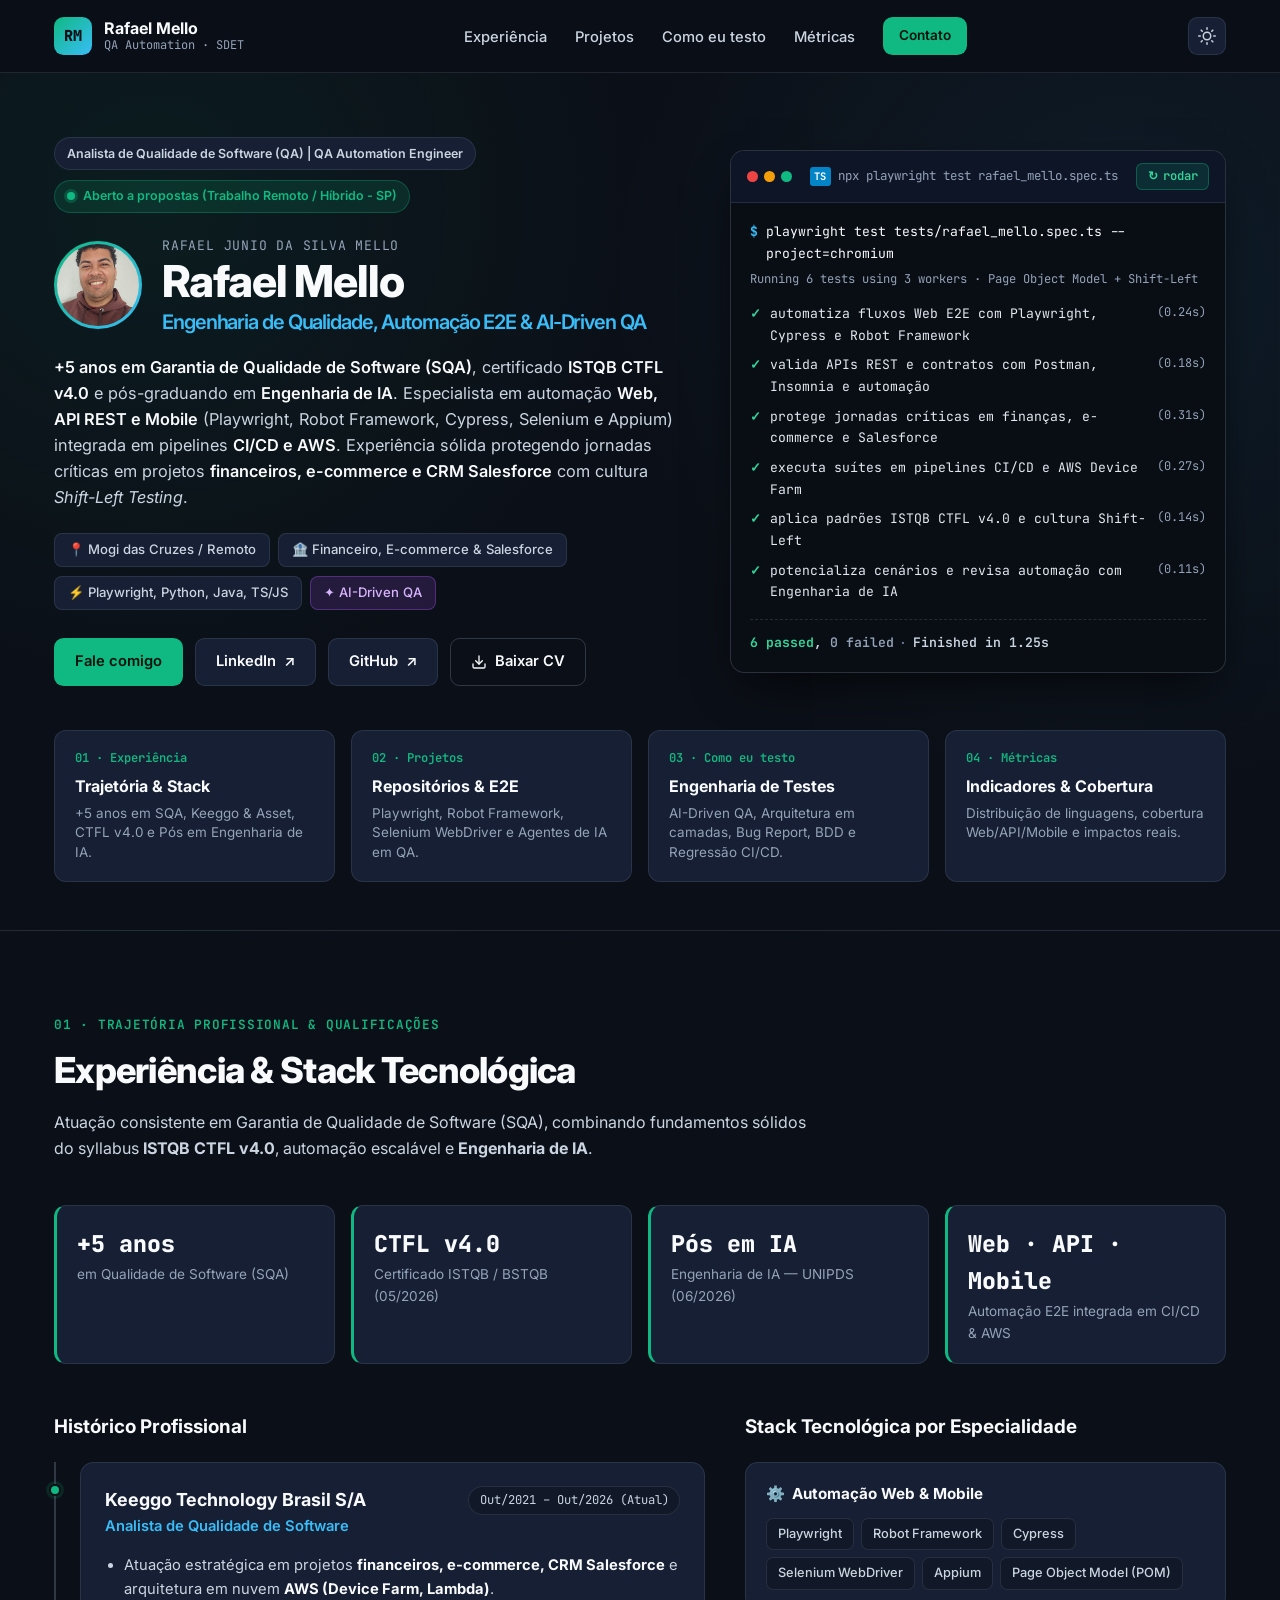
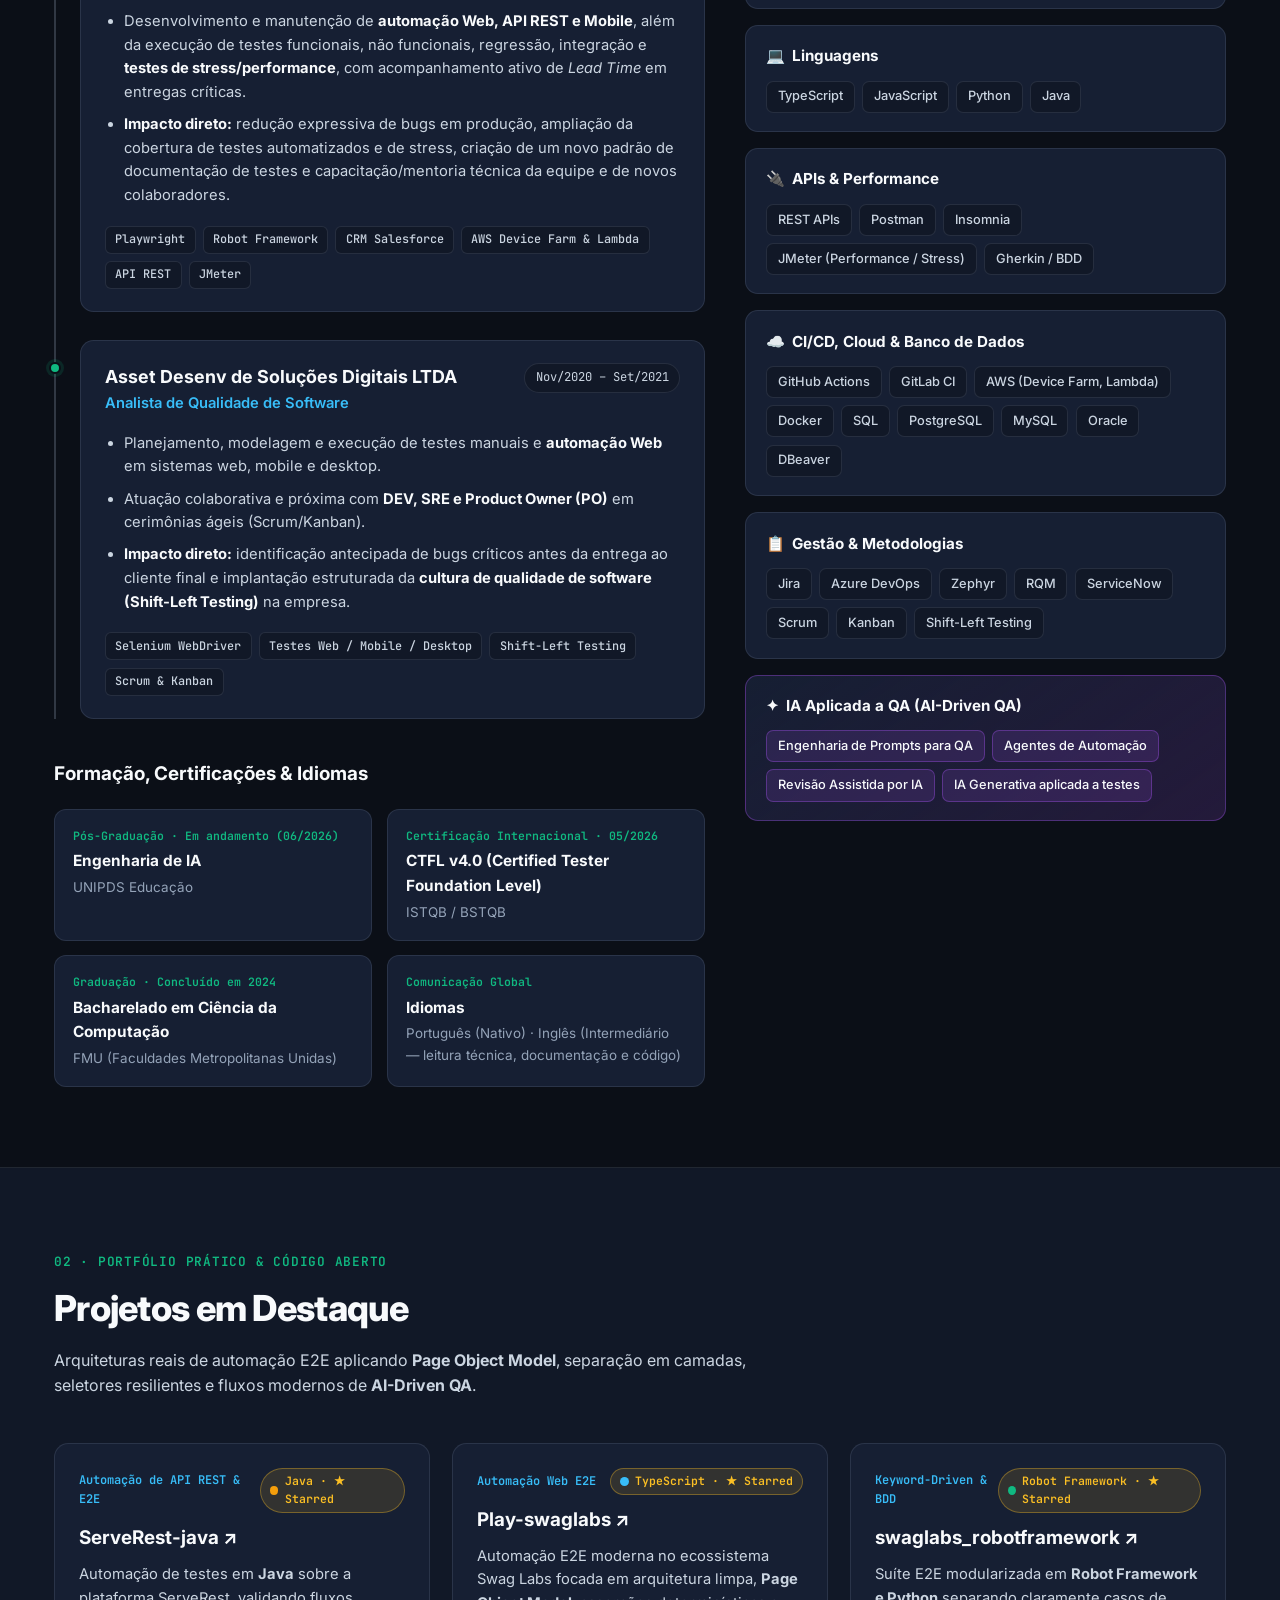
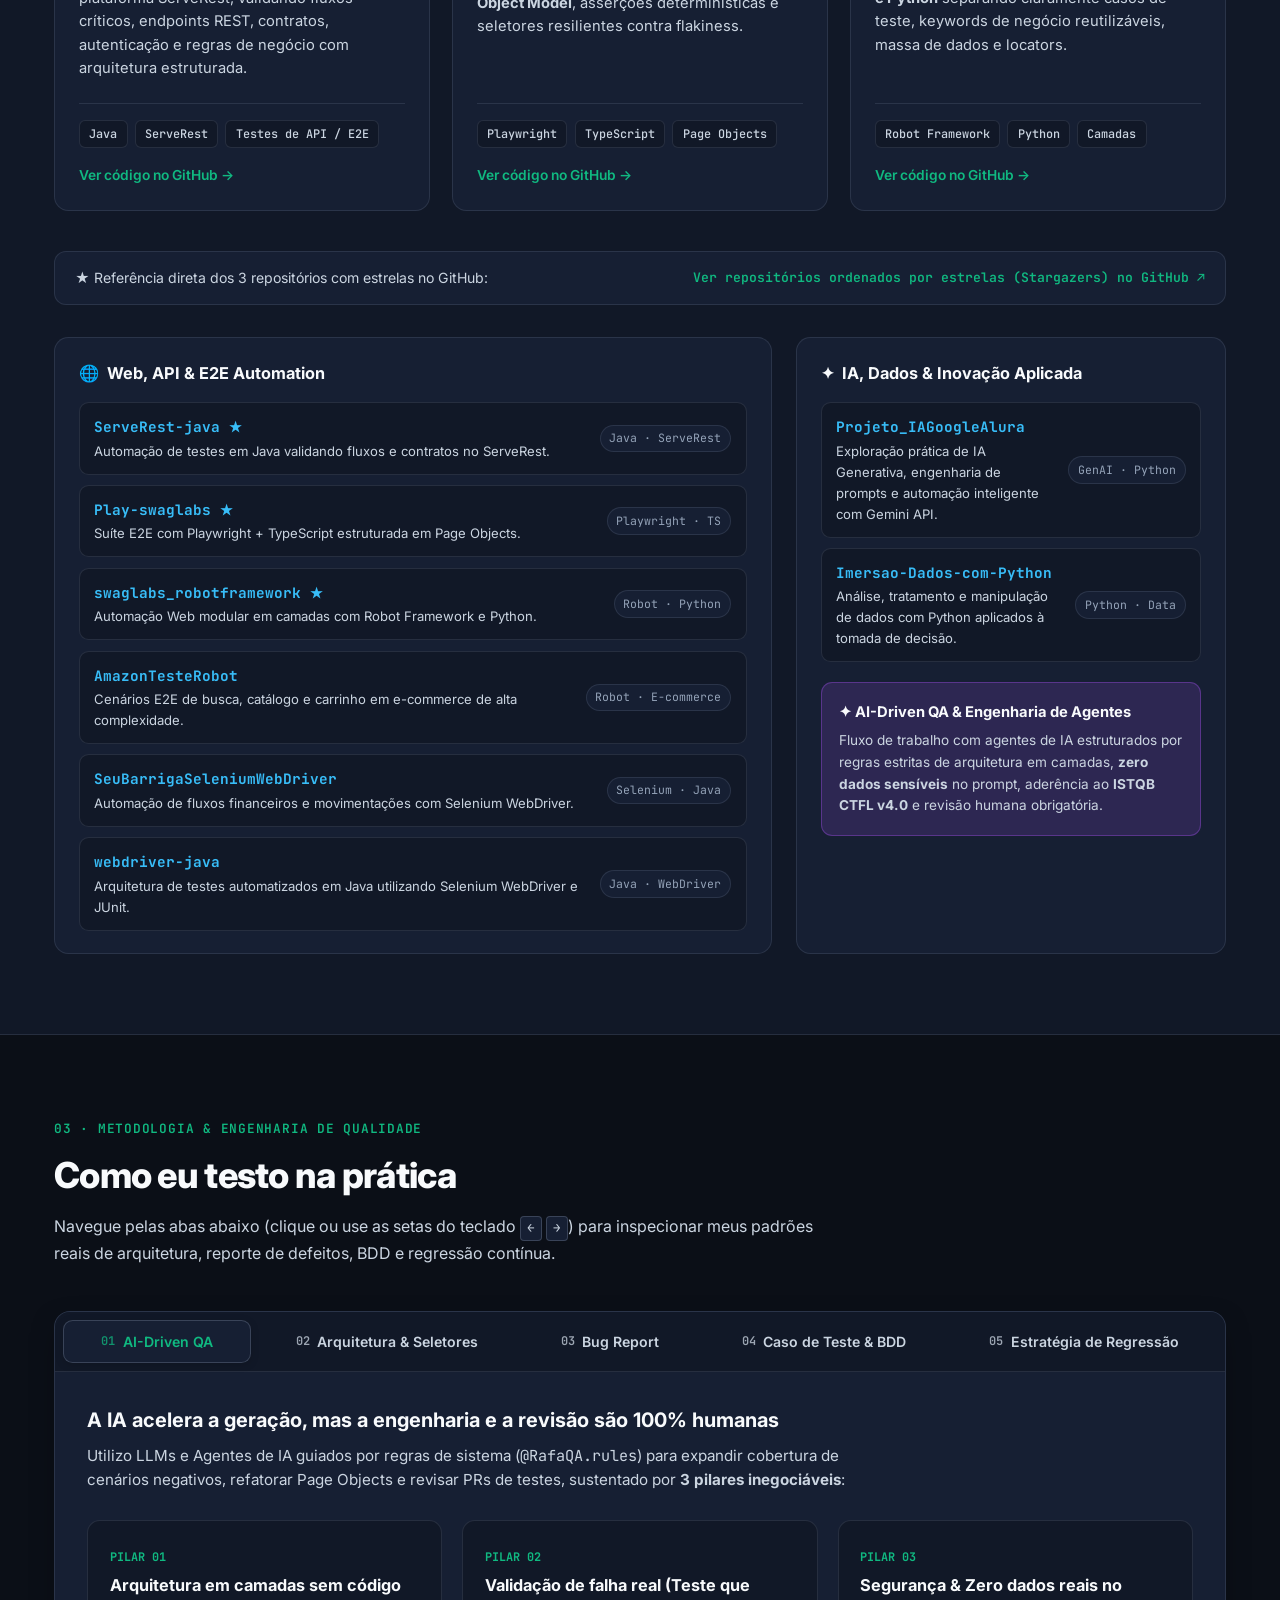
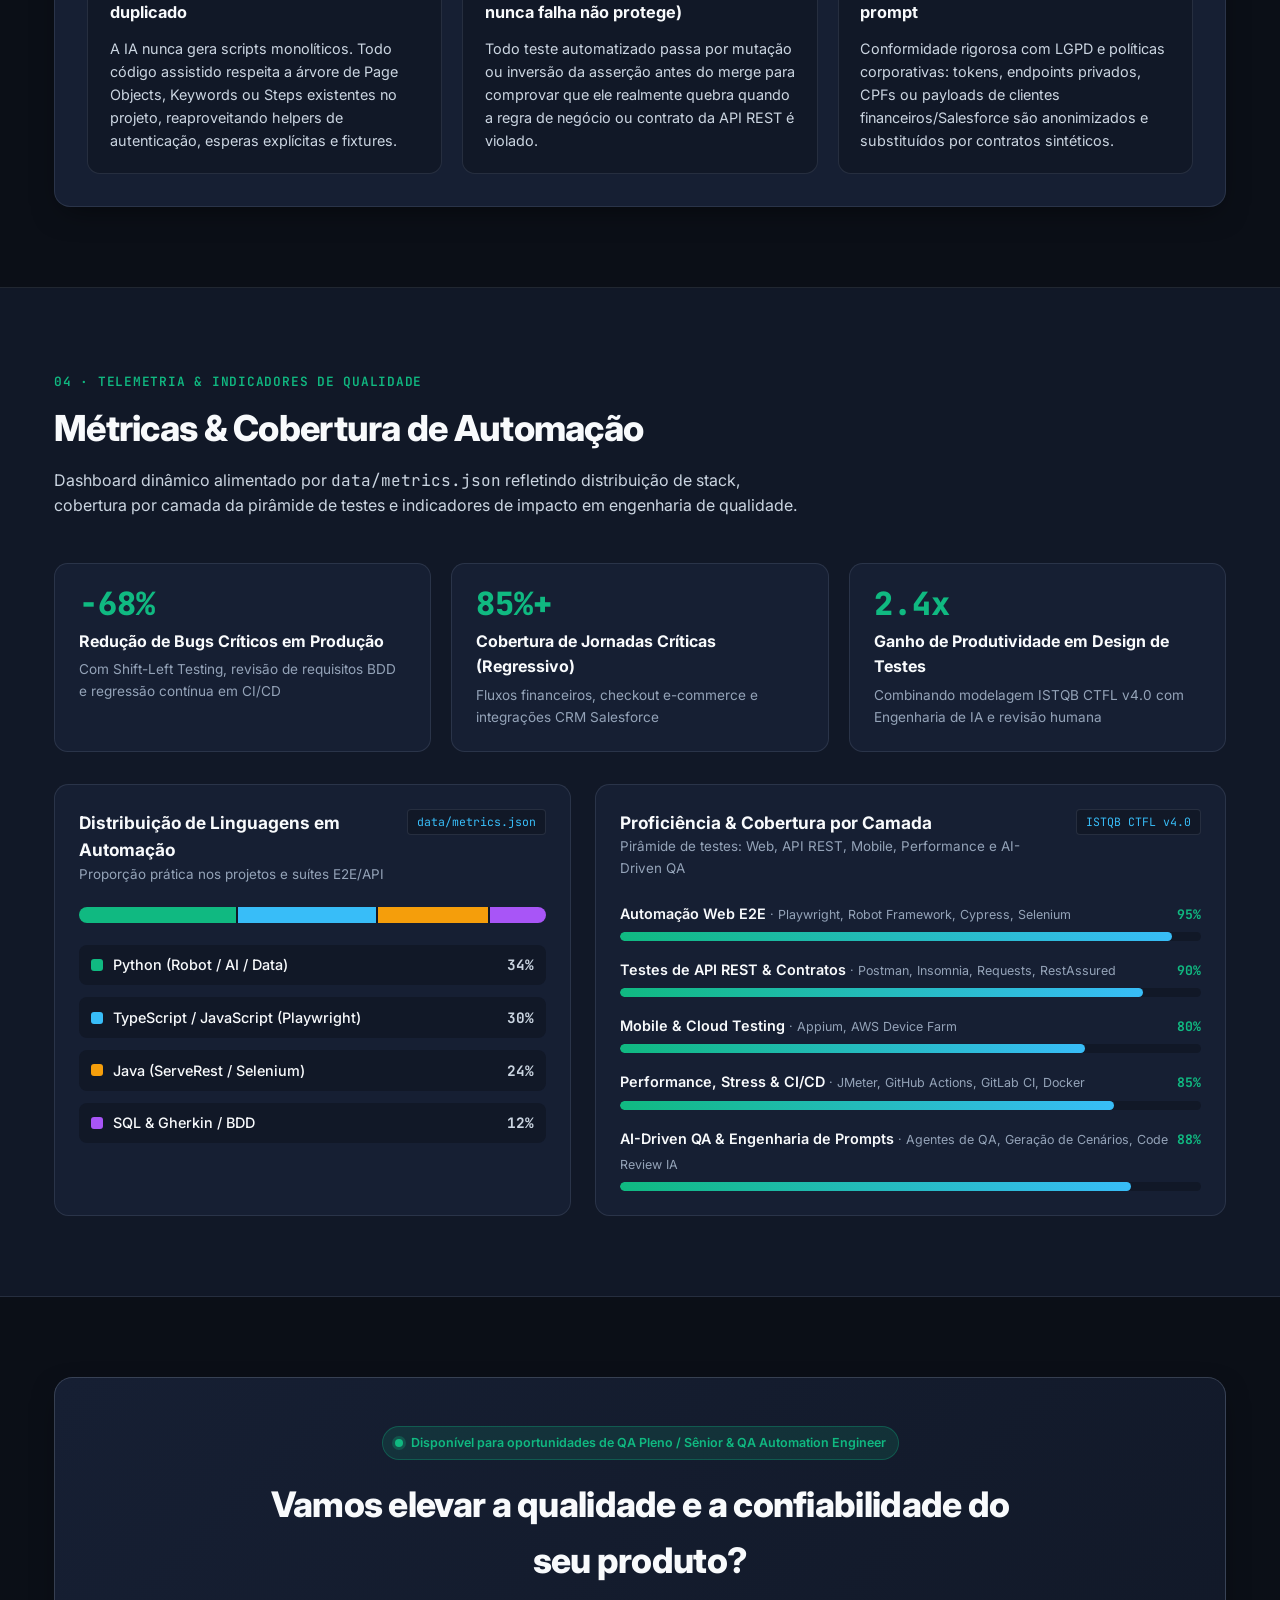
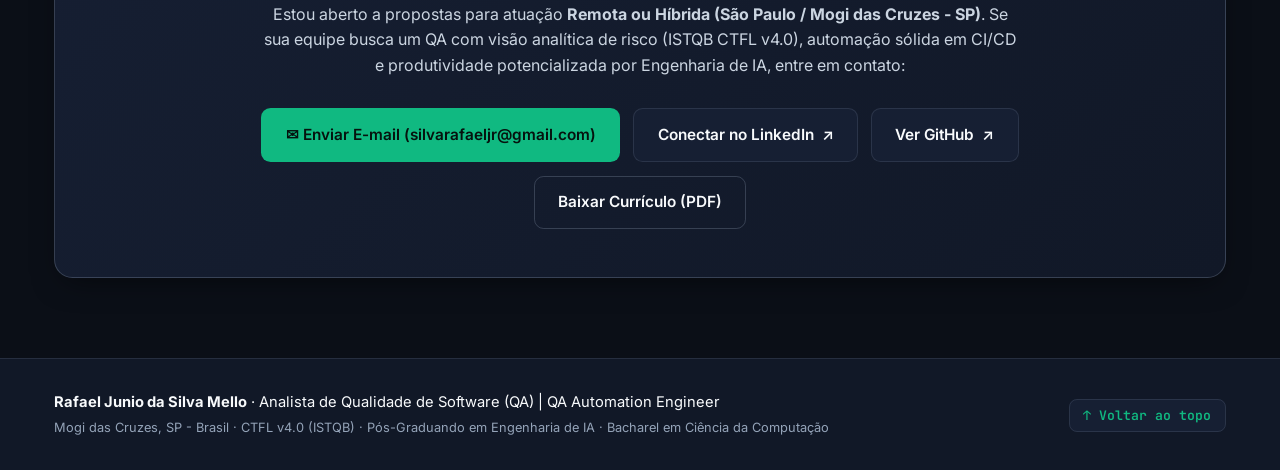
==== index.html @ 8fd1d40f "feat: initial QA Automation & SDET portfolio release" ====
<!DOCTYPE html>
<html lang="pt-BR" data-theme="dark">
<head>
  <meta charset="UTF-8" />
  <meta name="viewport" content="width=device-width, initial-scale=1.0" />
  <title>Rafael Mello | Analista de Qualidade de Software (QA) & QA Automation Engineer</title>

  <!-- SEO & ATS Meta Tags -->
  <meta name="description" content="Portfólio profissional de Rafael Junio da Silva Mello (Rafael Mello) — Analista de Qualidade de Software (QA) e QA Automation Engineer. +5 anos em SQA, Certificação CTFL v4.0 (ISTQB), Pós em Engenharia de IA, Automação E2E com Playwright, Robot Framework, Cypress, Selenium WebDriver, Testes de API REST, Appium, CI/CD, AWS e CRM Salesforce." />
  <meta name="keywords" content="Shift-Left Testing, Garantia de Qualidade de Software (SQA), CTFL v4.0 (ISTQB), Automação E2E, Playwright, Robot Framework, Cypress, Selenium WebDriver, Testes de API REST, Appium, BDD / Gherkin, CI/CD, GitHub Actions, GitLab CI, AWS Device Farm, AWS Lambda, CRM Salesforce, Testes Funcionais e Regressivos, Testes de Performance, JMeter, AI-Driven QA, IA Generativa aplicada a testes, Page Object Model, Metodologias Ágeis, Scrum, Kanban, Jira, Azure DevOps, Zephyr, Rafael Junio da Silva Mello, Rafael Mello QA" />
  <meta name="author" content="Rafael Junio da Silva Mello" />
  <meta name="robots" content="index, follow" />
  <meta name="theme-color" content="#0b0f17" />

  <!-- Open Graph / LinkedIn -->
  <meta property="og:type" content="website" />
  <meta property="og:locale" content="pt_BR" />
  <meta property="og:title" content="Rafael Mello | QA Automation Engineer & Analista de Qualidade (CTFL v4.0 | AI-Driven QA)" />
  <meta property="og:description" content="+5 anos em Garantia de Qualidade de Software (SQA), automação Web/API/Mobile com Playwright, Robot Framework, Cypress e Selenium integrada em CI/CD, AWS e CRM Salesforce." />
  <meta property="og:url" content="https://rafaeljrs.github.io/qa-automation-portfolio/" />
  <meta property="og:image" content="img/rafael-mello.webp" />
  <meta property="og:site_name" content="Rafael Mello · QA Automation Portfolio" />

  <!-- Twitter Card -->
  <meta name="twitter:card" content="summary_large_image" />
  <meta name="twitter:title" content="Rafael Mello | Analista de Qualidade de Software (QA) & QA Automation Engineer" />
  <meta name="twitter:description" content="+5 anos em QA, ISTQB CTFL v4.0, Pós em Engenharia de IA, Automação E2E (Playwright, Robot Framework, Cypress, Selenium) e Testes de API REST." />
  <meta name="twitter:image" content="img/rafael-mello.webp" />

  <!-- Google Fonts: Inter & JetBrains Mono -->
  <link rel="preconnect" href="https://fonts.googleapis.com" />
  <link rel="preconnect" href="https://fonts.gstatic.com" crossorigin />
  <link href="https://fonts.googleapis.com/css2?family=Inter:wght@400;500;600;700;800&family=JetBrains+Mono:wght@400;500;600;700&display=swap" rel="stylesheet" />

  <!-- Favicon SVG Inline -->
  <link rel="icon" type="image/svg+xml" href="data:image/svg+xml,%3Csvg xmlns='http://www.w3.org/2000/svg' viewBox='0 0 64 64'%3E%3Crect width='64' height='64' rx='14' fill='%230f172a'/%3E%3Cpath d='M16 44V20h14c6 0 10 3.2 10 8.5 0 3.8-2.2 6.5-5.8 7.7L42 44h-7.2l-6.8-7H23v7h-7zm7-12.5h6.2c2.5 0 4-1.2 4-3.2 0-2-1.5-3.1-4-3.1H23v6.3z' fill='%2310b981'/%3E%3Ccircle cx='49' cy='21' r='5' fill='%2338bdf8'/%3E%3C/svg%3E" />

  <link rel="stylesheet" href="css/style.css" />

  <!-- Schema.org JSON-LD for Recruiters & Search Engines -->
  <script type="application/ld+json">
  {
    "@context": "https://schema.org",
    "@type": "Person",
    "name": "Rafael Junio da Silva Mello",
    "alternateName": ["Rafael Mello", "Rafael Silva"],
    "jobTitle": "Analista de Qualidade de Software (QA) | QA Automation Engineer",
    "address": {
      "@type": "PostalAddress",
      "addressLocality": "Mogi das Cruzes",
      "addressRegion": "SP",
      "addressCountry": "BR"
    },
    "email": "mailto:silvarafaeljr@gmail.com",
    "url": "https://rafaeljrs.github.io/qa-automation-portfolio/",
    "sameAs": [
      "https://www.linkedin.com/in/rafael-junio-da-silva",
      "https://github.com/RafaelJrS"
    ],
    "knowsAbout": [
      "Shift-Left Testing",
      "Garantia de Qualidade de Software (SQA)",
      "CTFL v4.0 (ISTQB)",
      "Automação E2E",
      "Playwright",
      "Robot Framework",
      "Cypress",
      "Selenium WebDriver",
      "Testes de API REST",
      "Appium",
      "BDD / Gherkin",
      "CI/CD (GitHub Actions / GitLab CI)",
      "AWS (Device Farm, Lambda)",
      "CRM Salesforce",
      "Testes de Performance / Stress (JMeter)",
      "AI-Driven QA"
    ]
  }
  </script>
</head>
<body id="topo">
  <a href="#conteudo-principal" class="skip-link">Pular para o conteúdo principal</a>

  <!-- 1. NAVEGAÇÃO FIXA (HEADER) -->
  <header class="site-header" role="banner">
    <div class="container header-inner">
      <a href="#topo" class="brand" aria-label="Rafael Mello - Ir para o topo">
        <span class="brand-mark" aria-hidden="true">RM</span>
        <span class="brand-text">
          <span class="brand-name">Rafael Mello</span>
          <span class="brand-role">QA Automation · SDET</span>
        </span>
      </a>

      <nav class="main-nav" aria-label="Navegação principal">
        <button class="mobile-menu-btn" id="mobileMenuBtn" aria-expanded="false" aria-controls="navLinks" aria-label="Abrir menu de navegação">
          <span class="hamburger-line"></span>
          <span class="hamburger-line"></span>
          <span class="hamburger-line"></span>
        </button>

        <ul class="nav-links" id="navLinks">
          <li><a href="#experiencia" class="nav-link">Experiência</a></li>
          <li><a href="#projetos" class="nav-link">Projetos</a></li>
          <li><a href="#como-eu-testo" class="nav-link">Como eu testo</a></li>
          <li><a href="#metricas" class="nav-link">Métricas</a></li>
          <li><a href="#contato" class="btn btn-primary btn-sm nav-cta">Contato</a></li>
        </ul>
      </nav>

      <div class="header-actions">
        <button type="button" class="theme-toggle" id="themeToggle" aria-label="Alternar entre tema escuro e claro" title="Alternar tema">
          <svg class="icon-sun" xmlns="http://www.w3.org/2000/svg" width="18" height="18" viewBox="0 0 24 24" fill="none" stroke="currentColor" stroke-width="2" stroke-linecap="round" stroke-linejoin="round" aria-hidden="true">
            <circle cx="12" cy="12" r="5"></circle>
            <line x1="12" y1="1" x2="12" y2="3"></line>
            <line x1="12" y1="21" x2="12" y2="23"></line>
            <line x1="4.22" y1="4.22" x2="5.64" y2="5.64"></line>
            <line x1="18.36" y1="18.36" x2="19.78" y2="19.78"></line>
            <line x1="1" y1="12" x2="3" y2="12"></line>
            <line x1="21" y1="12" x2="23" y2="12"></line>
            <line x1="4.22" y1="19.78" x2="5.64" y2="18.36"></line>
            <line x1="18.36" y1="5.64" x2="19.78" y2="4.22"></line>
          </svg>
          <svg class="icon-moon" xmlns="http://www.w3.org/2000/svg" width="18" height="18" viewBox="0 0 24 24" fill="none" stroke="currentColor" stroke-width="2" stroke-linecap="round" stroke-linejoin="round" aria-hidden="true">
            <path d="M21 12.79A9 9 0 1 1 11.21 3 7 7 0 0 0 21 12.79z"></path>
          </svg>
        </button>
      </div>
    </div>
  </header>

  <main id="conteudo-principal">
    <!-- 2. HERO SECTION + TERMINAL INTERATIVO DE TESTES -->
    <section class="hero-section" aria-labelledby="hero-title">
      <div class="container">
        <div class="hero-grid">
          <!-- Lado Esquerdo: Identidade & Pitch -->
          <div class="hero-content">
            <div class="hero-badges">
              <span class="badge badge-role">Analista de Qualidade de Software (QA) | QA Automation Engineer</span>
              <span class="badge badge-status">
                <span class="status-dot" aria-hidden="true"></span>
                Aberto a propostas (Trabalho Remoto / Híbrido - SP)
              </span>
            </div>

            <div class="profile-header">
              <div class="avatar-wrapper" id="avatarWrapper">
                <img
                  src="img/rafael-mello.webp"
                  alt="Foto de perfil de Rafael Junio da Silva Mello"
                  class="profile-avatar"
                  id="profileAvatar"
                  width="88"
                  height="88"
                  loading="eager"
                />
                <div class="avatar-fallback" id="avatarFallback" aria-hidden="true">RM</div>
              </div>
              <div class="profile-titles">
                <p class="profile-eyebrow">Rafael Junio da Silva Mello</p>
                <h1 id="hero-title" class="hero-title">
                  Rafael Mello
                  <span class="hero-subtitle">Engenharia de Qualidade, Automação E2E &amp; AI-Driven QA</span>
                </h1>
              </div>
            </div>

            <p class="hero-pitch">
              <strong>+5 anos em Garantia de Qualidade de Software (SQA)</strong>, certificado <strong>ISTQB CTFL v4.0</strong> e pós-graduando em <strong>Engenharia de IA</strong>. Especialista em automação <strong>Web, API REST e Mobile</strong> (Playwright, Robot Framework, Cypress, Selenium e Appium) integrada em pipelines <strong>CI/CD e AWS</strong>. Experiência sólida protegendo jornadas críticas em projetos <strong>financeiros, e-commerce e CRM Salesforce</strong> com cultura <em>Shift-Left Testing</em>.
            </p>

            <!-- Chips Rápidos -->
            <ul class="hero-chips" aria-label="Destaques do perfil">
              <li class="chip">📍 Mogi das Cruzes / Remoto</li>
              <li class="chip">🏦 Financeiro, E-commerce &amp; Salesforce</li>
              <li class="chip">⚡ Playwright, Python, Java, TS/JS</li>
              <li class="chip chip-ai">✦ AI-Driven QA</li>
            </ul>

            <!-- Botões CTA -->
            <div class="hero-ctas">
              <a href="mailto:silvarafaeljr@gmail.com?subject=Oportunidade%20QA%20Automation%20-%20Portf%C3%B3lio" class="btn btn-primary">
                Fale comigo
              </a>
              <a href="https://www.linkedin.com/in/rafael-junio-da-silva" target="_blank" rel="noopener noreferrer" class="btn btn-secondary">
                LinkedIn <span aria-hidden="true">↗</span>
              </a>
              <a href="https://github.com/RafaelJrS" target="_blank" rel="noopener noreferrer" class="btn btn-secondary">
                GitHub <span aria-hidden="true">↗</span>
              </a>
              <a href="docs/curriculo-rafael-mello.pdf" download="Curriculo-Rafael-Mello-QA.pdf" target="_blank" rel="noopener" class="btn btn-outline">
                <svg xmlns="http://www.w3.org/2000/svg" width="16" height="16" viewBox="0 0 24 24" fill="none" stroke="currentColor" stroke-width="2" stroke-linecap="round" stroke-linejoin="round" aria-hidden="true"><path d="M21 15v4a2 2 0 0 1-2 2H5a2 2 0 0 1-2-2v-4"/><polyline points="7 10 12 15 17 10"/><line x1="12" y1="15" x2="12" y2="3"/></svg>
                Baixar CV
              </a>
            </div>
          </div>

          <!-- Lado Direito: Terminal Interativo Playwright -->
          <div class="hero-terminal-col">
            <div class="terminal-card" role="region" aria-label="Simulador de terminal de testes automatizados Playwright">
              <div class="terminal-header">
                <div class="terminal-dots" aria-hidden="true">
                  <span class="dot dot-red"></span>
                  <span class="dot dot-yellow"></span>
                  <span class="dot dot-green"></span>
                </div>
                <div class="terminal-title">
                  <span class="terminal-file-icon" aria-hidden="true">TS</span>
                  <code>npx playwright test rafael_mello.spec.ts</code>
                </div>
                <button type="button" class="terminal-run-btn" id="runTestsBtn" aria-label="Rodar suíte de testes novamente">
                  <span class="run-icon" aria-hidden="true">↻</span> rodar
                </button>
              </div>

              <div class="terminal-body" id="terminalBody" aria-live="polite" aria-atomic="false">
                <div class="terminal-cmd-line">
                  <span class="prompt-symbol">$</span>
                  <span class="prompt-cmd">playwright test tests/rafael_mello.spec.ts --project=chromium</span>
                </div>
                <div class="terminal-subline">Running 6 tests using 3 workers · Page Object Model + Shift-Left</div>

                <ul class="terminal-test-list" id="terminalTestList">
                  <!-- Preenchido e animado via JS (com fallback estático para acessibilidade/no-JS) -->
                  <li class="test-line is-visible">
                    <span class="test-check" aria-hidden="true">✓</span>
                    <span class="test-desc">automatiza fluxos Web E2E com Playwright, Cypress e Robot Framework</span>
                    <span class="test-time">(0.24s)</span>
                  </li>
                  <li class="test-line is-visible">
                    <span class="test-check" aria-hidden="true">✓</span>
                    <span class="test-desc">valida APIs REST e contratos com Postman, Insomnia e automação</span>
                    <span class="test-time">(0.18s)</span>
                  </li>
                  <li class="test-line is-visible">
                    <span class="test-check" aria-hidden="true">✓</span>
                    <span class="test-desc">protege jornadas críticas em finanças, e-commerce e Salesforce</span>
                    <span class="test-time">(0.31s)</span>
                  </li>
                  <li class="test-line is-visible">
                    <span class="test-check" aria-hidden="true">✓</span>
                    <span class="test-desc">executa suítes em pipelines CI/CD e AWS Device Farm</span>
                    <span class="test-time">(0.27s)</span>
                  </li>
                  <li class="test-line is-visible">
                    <span class="test-check" aria-hidden="true">✓</span>
                    <span class="test-desc">aplica padrões ISTQB CTFL v4.0 e cultura Shift-Left</span>
                    <span class="test-time">(0.14s)</span>
                  </li>
                  <li class="test-line is-visible">
                    <span class="test-check" aria-hidden="true">✓</span>
                    <span class="test-desc">potencializa cenários e revisa automação com Engenharia de IA</span>
                    <span class="test-time">(0.11s)</span>
                  </li>
                </ul>

                <div class="terminal-footer" id="terminalFooter">
                  <span class="terminal-summary-pass">6 passed</span>, <span class="terminal-summary-fail">0 failed</span>
                  <span class="terminal-sep">·</span>
                  <span class="terminal-duration">Finished in 1.25s</span>
                </div>
              </div>
            </div>
          </div>
        </div>

        <!-- 4 Cards de Resumo Clicáveis abaixo do Hero -->
        <nav class="quick-nav-cards" aria-label="Atalhos das seções do portfólio">
          <a href="#experiencia" class="quick-card">
            <span class="quick-index">01 · Experiência</span>
            <strong class="quick-title">Trajetória &amp; Stack</strong>
            <span class="quick-desc">+5 anos em SQA, Keeggo &amp; Asset, CTFL v4.0 e Pós em Engenharia de IA.</span>
          </a>
          <a href="#projetos" class="quick-card">
            <span class="quick-index">02 · Projetos</span>
            <strong class="quick-title">Repositórios &amp; E2E</strong>
            <span class="quick-desc">Playwright, Robot Framework, Selenium WebDriver e Agentes de IA em QA.</span>
          </a>
          <a href="#como-eu-testo" class="quick-card">
            <span class="quick-index">03 · Como eu testo</span>
            <strong class="quick-title">Engenharia de Testes</strong>
            <span class="quick-desc">AI-Driven QA, Arquitetura em camadas, Bug Report, BDD e Regressão CI/CD.</span>
          </a>
          <a href="#metricas" class="quick-card">
            <span class="quick-index">04 · Métricas</span>
            <strong class="quick-title">Indicadores &amp; Cobertura</strong>
            <span class="quick-desc">Distribuição de linguagens, cobertura Web/API/Mobile e impactos reais.</span>
          </a>
        </nav>
      </div>
    </section>

    <!-- 3. EXPERIÊNCIA & STACK TECNOLÓGICA -->
    <section id="experiencia" class="section" aria-labelledby="experiencia-title">
      <div class="container">
        <div class="section-header">
          <span class="section-kicker">01 · Trajetória Profissional &amp; Qualificações</span>
          <h2 id="experiencia-title" class="section-title">Experiência &amp; Stack Tecnológica</h2>
          <p class="section-subtitle">
            Atuação consistente em Garantia de Qualidade de Software (SQA), combinando fundamentos sólidos do syllabus <strong>ISTQB CTFL v4.0</strong>, automação escalável e <strong>Engenharia de IA</strong>.
          </p>
        </div>

        <!-- Destaques Numéricos no Topo -->
        <div class="highlights-banner" role="list" aria-label="Destaques principais de carreira">
          <div class="highlight-stat" role="listitem">
            <span class="highlight-value">+5 anos</span>
            <span class="highlight-label">em Qualidade de Software (SQA)</span>
          </div>
          <div class="highlight-stat" role="listitem">
            <span class="highlight-value">CTFL v4.0</span>
            <span class="highlight-label">Certificado ISTQB / BSTQB (05/2026)</span>
          </div>
          <div class="highlight-stat" role="listitem">
            <span class="highlight-value">Pós em IA</span>
            <span class="highlight-label">Engenharia de IA — UNIPDS (06/2026)</span>
          </div>
          <div class="highlight-stat" role="listitem">
            <span class="highlight-value">Web · API · Mobile</span>
            <span class="highlight-label">Automação E2E integrada em CI/CD &amp; AWS</span>
          </div>
        </div>

        <div class="experience-layout">
          <!-- Coluna Esquerda: Linha do Tempo Profissional + Formação -->
          <div class="timeline-column">
            <h3 class="subsection-title">Histórico Profissional</h3>

            <ol class="timeline">
              <!-- Experiência 1: Keeggo -->
              <li class="timeline-item">
                <div class="timeline-marker" aria-hidden="true"></div>
                <article class="timeline-card">
                  <header class="timeline-card-header">
                    <div>
                      <h4 class="company-name">Keeggo Technology Brasil S/A</h4>
                      <p class="role-title">Analista de Qualidade de Software</p>
                    </div>
                    <span class="period-badge">Out/2021 – Out/2026 (Atual)</span>
                  </header>
                  <ul class="timeline-list">
                    <li>Atuação estratégica em projetos <strong>financeiros, e-commerce, CRM Salesforce</strong> e arquitetura em nuvem <strong>AWS (Device Farm, Lambda)</strong>.</li>
                    <li>Desenvolvimento e manutenção de <strong>automação Web, API REST e Mobile</strong>, além da execução de testes funcionais, não funcionais, regressão, integração e <strong>testes de stress/performance</strong>, com acompanhamento ativo de <em>Lead Time</em> em entregas críticas.</li>
                    <li><strong>Impacto direto:</strong> redução expressiva de bugs em produção, ampliação da cobertura de testes automatizados e de stress, criação de um novo padrão de documentação de testes e capacitação/mentoria técnica da equipe e de novos colaboradores.</li>
                  </ul>
                  <div class="tag-row">
                    <span class="tech-tag">Playwright</span>
                    <span class="tech-tag">Robot Framework</span>
                    <span class="tech-tag">CRM Salesforce</span>
                    <span class="tech-tag">AWS Device Farm &amp; Lambda</span>
                    <span class="tech-tag">API REST</span>
                    <span class="tech-tag">JMeter</span>
                  </div>
                </article>
              </li>

              <!-- Experiência 2: Asset -->
              <li class="timeline-item">
                <div class="timeline-marker" aria-hidden="true"></div>
                <article class="timeline-card">
                  <header class="timeline-card-header">
                    <div>
                      <h4 class="company-name">Asset Desenv de Soluções Digitais LTDA</h4>
                      <p class="role-title">Analista de Qualidade de Software</p>
                    </div>
                    <span class="period-badge">Nov/2020 – Set/2021</span>
                  </header>
                  <ul class="timeline-list">
                    <li>Planejamento, modelagem e execução de testes manuais e <strong>automação Web</strong> em sistemas web, mobile e desktop.</li>
                    <li>Atuação colaborativa e próxima com <strong>DEV, SRE e Product Owner (PO)</strong> em cerimônias ágeis (Scrum/Kanban).</li>
                    <li><strong>Impacto direto:</strong> identificação antecipada de bugs críticos antes da entrega ao cliente final e implantação estruturada da <strong>cultura de qualidade de software (Shift-Left Testing)</strong> na empresa.</li>
                  </ul>
                  <div class="tag-row">
                    <span class="tech-tag">Selenium WebDriver</span>
                    <span class="tech-tag">Testes Web / Mobile / Desktop</span>
                    <span class="tech-tag">Shift-Left Testing</span>
                    <span class="tech-tag">Scrum &amp; Kanban</span>
                  </div>
                </article>
              </li>
            </ol>

            <!-- Formação Acadêmica, Certificações & Idiomas -->
            <h3 class="subsection-title mt-lg">Formação, Certificações &amp; Idiomas</h3>
            <div class="education-grid">
              <article class="edu-card">
                <span class="edu-type">Pós-Graduação · Em andamento (06/2026)</span>
                <h4 class="edu-title">Engenharia de IA</h4>
                <p class="edu-org">UNIPDS Educação</p>
              </article>
              <article class="edu-card">
                <span class="edu-type">Certificação Internacional · 05/2026</span>
                <h4 class="edu-title">CTFL v4.0 (Certified Tester Foundation Level)</h4>
                <p class="edu-org">ISTQB / BSTQB</p>
              </article>
              <article class="edu-card">
                <span class="edu-type">Graduação · Concluído em 2024</span>
                <h4 class="edu-title">Bacharelado em Ciência da Computação</h4>
                <p class="edu-org">FMU (Faculdades Metropolitanas Unidas)</p>
              </article>
              <article class="edu-card">
                <span class="edu-type">Comunicação Global</span>
                <h4 class="edu-title">Idiomas</h4>
                <p class="edu-org">Português (Nativo) · Inglês (Intermediário — leitura técnica, documentação e código)</p>
              </article>
            </div>
          </div>

          <!-- Coluna Direita: Stack Agrupada por Categoria -->
          <div class="stack-column">
            <h3 class="subsection-title">Stack Tecnológica por Especialidade</h3>
            <div class="stack-categories">
              <article class="stack-group">
                <h4 class="stack-group-title">
                  <span class="stack-icon" aria-hidden="true">⚙️</span>
                  Automação Web &amp; Mobile
                </h4>
                <div class="badge-cloud">
                  <span class="skill-badge">Playwright</span>
                  <span class="skill-badge">Robot Framework</span>
                  <span class="skill-badge">Cypress</span>
                  <span class="skill-badge">Selenium WebDriver</span>
                  <span class="skill-badge">Appium</span>
                  <span class="skill-badge">Page Object Model (POM)</span>
                </div>
              </article>

              <article class="stack-group">
                <h4 class="stack-group-title">
                  <span class="stack-icon" aria-hidden="true">💻</span>
                  Linguagens
                </h4>
                <div class="badge-cloud">
                  <span class="skill-badge">TypeScript</span>
                  <span class="skill-badge">JavaScript</span>
                  <span class="skill-badge">Python</span>
                  <span class="skill-badge">Java</span>
                </div>
              </article>

              <article class="stack-group">
                <h4 class="stack-group-title">
                  <span class="stack-icon" aria-hidden="true">🔌</span>
                  APIs &amp; Performance
                </h4>
                <div class="badge-cloud">
                  <span class="skill-badge">REST APIs</span>
                  <span class="skill-badge">Postman</span>
                  <span class="skill-badge">Insomnia</span>
                  <span class="skill-badge">JMeter (Performance / Stress)</span>
                  <span class="skill-badge">Gherkin / BDD</span>
                </div>
              </article>

              <article class="stack-group">
                <h4 class="stack-group-title">
                  <span class="stack-icon" aria-hidden="true">☁️</span>
                  CI/CD, Cloud &amp; Banco de Dados
                </h4>
                <div class="badge-cloud">
                  <span class="skill-badge">GitHub Actions</span>
                  <span class="skill-badge">GitLab CI</span>
                  <span class="skill-badge">AWS (Device Farm, Lambda)</span>
                  <span class="skill-badge">Docker</span>
                  <span class="skill-badge">SQL</span>
                  <span class="skill-badge">PostgreSQL</span>
                  <span class="skill-badge">MySQL</span>
                  <span class="skill-badge">Oracle</span>
                  <span class="skill-badge">DBeaver</span>
                </div>
              </article>

              <article class="stack-group">
                <h4 class="stack-group-title">
                  <span class="stack-icon" aria-hidden="true">📋</span>
                  Gestão &amp; Metodologias
                </h4>
                <div class="badge-cloud">
                  <span class="skill-badge">Jira</span>
                  <span class="skill-badge">Azure DevOps</span>
                  <span class="skill-badge">Zephyr</span>
                  <span class="skill-badge">RQM</span>
                  <span class="skill-badge">ServiceNow</span>
                  <span class="skill-badge">Scrum</span>
                  <span class="skill-badge">Kanban</span>
                  <span class="skill-badge">Shift-Left Testing</span>
                </div>
              </article>

              <article class="stack-group stack-group-ai">
                <h4 class="stack-group-title">
                  <span class="stack-icon" aria-hidden="true">✦</span>
                  IA Aplicada a QA (AI-Driven QA)
                </h4>
                <div class="badge-cloud">
                  <span class="skill-badge skill-badge-ai">Engenharia de Prompts para QA</span>
                  <span class="skill-badge skill-badge-ai">Agentes de Automação</span>
                  <span class="skill-badge skill-badge-ai">Revisão Assistida por IA</span>
                  <span class="skill-badge skill-badge-ai">IA Generativa aplicada a testes</span>
                </div>
              </article>
            </div>
          </div>
        </div>
      </div>
    </section>

    <!-- 4. PROJETOS -->
    <section id="projetos" class="section section-alt" aria-labelledby="projetos-title">
      <div class="container">
        <div class="section-header">
          <span class="section-kicker">02 · Portfólio Prático &amp; Código Aberto</span>
          <h2 id="projetos-title" class="section-title">Projetos em Destaque</h2>
          <p class="section-subtitle">
            Arquiteturas reais de automação E2E aplicando <strong>Page Object Model</strong>, separação em camadas, seletores resilientes e fluxos modernos de <strong>AI-Driven QA</strong>.
          </p>
        </div>

        <!-- 3 Cards de Destaque (Projetos com ★ no GitHub) -->
        <div class="featured-projects-grid">
          <!-- Card 1: ServeRest-java -->
          <article class="project-card">
            <div class="project-card-top">
              <div class="project-meta">
                <span class="project-type">Automação de API REST &amp; E2E</span>
                <span class="project-star-badge" title="Repositório em destaque com estrela no GitHub">
                  <span class="project-lang-dot dot-java" aria-hidden="true"></span>
                  Java · ★ Starred
                </span>
              </div>
              <h3 class="project-title">
                <a href="https://github.com/RafaelJrS/ServeRest-java" target="_blank" rel="noopener noreferrer">
                  ServeRest-java <span aria-hidden="true">↗</span>
                </a>
              </h3>
              <p class="project-desc">
                Automação de testes em <strong>Java</strong> sobre a plataforma ServeRest, validando fluxos críticos, endpoints REST, contratos, autenticação e regras de negócio com arquitetura estruturada.
              </p>
            </div>
            <div class="project-card-bottom">
              <div class="tag-row">
                <span class="tech-tag">Java</span>
                <span class="tech-tag">ServeRest</span>
                <span class="tech-tag">Testes de API / E2E</span>
              </div>
              <a href="https://github.com/RafaelJrS/ServeRest-java" target="_blank" rel="noopener noreferrer" class="project-link" aria-label="Ver repositório ServeRest-java no GitHub">
                Ver código no GitHub →
              </a>
            </div>
          </article>

          <!-- Card 2: Play-swaglabs -->
          <article class="project-card">
            <div class="project-card-top">
              <div class="project-meta">
                <span class="project-type">Automação Web E2E</span>
                <span class="project-star-badge" title="Repositório em destaque com estrela no GitHub">
                  <span class="project-lang-dot dot-ts" aria-hidden="true"></span>
                  TypeScript · ★ Starred
                </span>
              </div>
              <h3 class="project-title">
                <a href="https://github.com/RafaelJrS/Play-swaglabs" target="_blank" rel="noopener noreferrer">
                  Play-swaglabs <span aria-hidden="true">↗</span>
                </a>
              </h3>
              <p class="project-desc">
                Automação E2E moderna no ecossistema Swag Labs focada em arquitetura limpa, <strong>Page Object Model</strong>, asserções determinísticas e seletores resilientes contra flakiness.
              </p>
            </div>
            <div class="project-card-bottom">
              <div class="tag-row">
                <span class="tech-tag">Playwright</span>
                <span class="tech-tag">TypeScript</span>
                <span class="tech-tag">Page Objects</span>
              </div>
              <a href="https://github.com/RafaelJrS/Play-swaglabs" target="_blank" rel="noopener noreferrer" class="project-link" aria-label="Ver repositório Play-swaglabs no GitHub">
                Ver código no GitHub →
              </a>
            </div>
          </article>

          <!-- Card 3: SwagLabs Robot Framework -->
          <article class="project-card">
            <div class="project-card-top">
              <div class="project-meta">
                <span class="project-type">Keyword-Driven &amp; BDD</span>
                <span class="project-star-badge" title="Repositório em destaque com estrela no GitHub">
                  <span class="project-lang-dot dot-py" aria-hidden="true"></span>
                  Robot Framework · ★ Starred
                </span>
              </div>
              <h3 class="project-title">
                <a href="https://github.com/RafaelJrS/swaglabs_robotframework" target="_blank" rel="noopener noreferrer">
                  swaglabs_robotframework <span aria-hidden="true">↗</span>
                </a>
              </h3>
              <p class="project-desc">
                Suíte E2E modularizada em <strong>Robot Framework e Python</strong> separando claramente casos de teste, keywords de negócio reutilizáveis, massa de dados e locators.
              </p>
            </div>
            <div class="project-card-bottom">
              <div class="tag-row">
                <span class="tech-tag">Robot Framework</span>
                <span class="tech-tag">Python</span>
                <span class="tech-tag">Camadas</span>
              </div>
              <a href="https://github.com/RafaelJrS/swaglabs_robotframework" target="_blank" rel="noopener noreferrer" class="project-link" aria-label="Ver repositório SwagLabs Robot Framework no GitHub">
                Ver código no GitHub →
              </a>
            </div>
          </article>
        </div>

        <div class="starred-reference-bar">
          <span>★ Referência direta dos 3 repositórios com estrelas no GitHub:</span>
          <a href="https://github.com/RafaelJrS?tab=repositories&amp;q=&amp;type=&amp;language=&amp;sort=stargazers" target="_blank" rel="noopener noreferrer" class="starred-ref-link">
            Ver repositórios ordenados por estrelas (Stargazers) no GitHub ↗
          </a>
        </div>

        <!-- Lista Categorizada de Repositórios -->
        <div class="repo-catalog">
          <div class="repo-category">
            <h3 class="repo-cat-title">
              <span aria-hidden="true">🌐</span> Web, API &amp; E2E Automation
            </h3>
            <ul class="repo-list">
              <li class="repo-item">
                <a href="https://github.com/RafaelJrS/ServeRest-java" target="_blank" rel="noopener noreferrer" class="repo-link">
                  <div class="repo-info">
                    <code class="repo-name">ServeRest-java ★</code>
                    <span class="repo-summary">Automação de testes em Java validando fluxos e contratos no ServeRest.</span>
                  </div>
                  <span class="repo-stack-pill">Java · ServeRest</span>
                </a>
              </li>
              <li class="repo-item">
                <a href="https://github.com/RafaelJrS/Play-swaglabs" target="_blank" rel="noopener noreferrer" class="repo-link">
                  <div class="repo-info">
                    <code class="repo-name">Play-swaglabs ★</code>
                    <span class="repo-summary">Suíte E2E com Playwright + TypeScript estruturada em Page Objects.</span>
                  </div>
                  <span class="repo-stack-pill">Playwright · TS</span>
                </a>
              </li>
              <li class="repo-item">
                <a href="https://github.com/RafaelJrS/swaglabs_robotframework" target="_blank" rel="noopener noreferrer" class="repo-link">
                  <div class="repo-info">
                    <code class="repo-name">swaglabs_robotframework ★</code>
                    <span class="repo-summary">Automação Web modular em camadas com Robot Framework e Python.</span>
                  </div>
                  <span class="repo-stack-pill">Robot · Python</span>
                </a>
              </li>
              <li class="repo-item">
                <a href="https://github.com/RafaelJrS/AmazonTesteRobot" target="_blank" rel="noopener noreferrer" class="repo-link">
                  <div class="repo-info">
                    <code class="repo-name">AmazonTesteRobot</code>
                    <span class="repo-summary">Cenários E2E de busca, catálogo e carrinho em e-commerce de alta complexidade.</span>
                  </div>
                  <span class="repo-stack-pill">Robot · E-commerce</span>
                </a>
              </li>
              <li class="repo-item">
                <a href="https://github.com/RafaelJrS/SeuBarrigaSeleniumWebDriver" target="_blank" rel="noopener noreferrer" class="repo-link">
                  <div class="repo-info">
                    <code class="repo-name">SeuBarrigaSeleniumWebDriver</code>
                    <span class="repo-summary">Automação de fluxos financeiros e movimentações com Selenium WebDriver.</span>
                  </div>
                  <span class="repo-stack-pill">Selenium · Java</span>
                </a>
              </li>
              <li class="repo-item">
                <a href="https://github.com/RafaelJrS/webdriver-java" target="_blank" rel="noopener noreferrer" class="repo-link">
                  <div class="repo-info">
                    <code class="repo-name">webdriver-java</code>
                    <span class="repo-summary">Arquitetura de testes automatizados em Java utilizando Selenium WebDriver e JUnit.</span>
                  </div>
                  <span class="repo-stack-pill">Java · WebDriver</span>
                </a>
              </li>
            </ul>
          </div>

          <div class="repo-category">
            <h3 class="repo-cat-title">
              <span aria-hidden="true">✦</span> IA, Dados &amp; Inovação Aplicada
            </h3>
            <ul class="repo-list">
              <li class="repo-item">
                <a href="https://github.com/RafaelJrS/Projeto_IAGoogleAlura" target="_blank" rel="noopener noreferrer" class="repo-link">
                  <div class="repo-info">
                    <code class="repo-name">Projeto_IAGoogleAlura</code>
                    <span class="repo-summary">Exploração prática de IA Generativa, engenharia de prompts e automação inteligente com Gemini API.</span>
                  </div>
                  <span class="repo-stack-pill">GenAI · Python</span>
                </a>
              </li>
              <li class="repo-item">
                <a href="https://github.com/RafaelJrS/Imersao-Dados-com-Python" target="_blank" rel="noopener noreferrer" class="repo-link">
                  <div class="repo-info">
                    <code class="repo-name">Imersao-Dados-com-Python</code>
                    <span class="repo-summary">Análise, tratamento e manipulação de dados com Python aplicados à tomada de decisão.</span>
                  </div>
                  <span class="repo-stack-pill">Python · Data</span>
                </a>
              </li>
            </ul>

            <div class="ai-governance-callout">
              <h4>✦ AI-Driven QA &amp; Engenharia de Agentes</h4>
              <p>
                Fluxo de trabalho com agentes de IA estruturados por regras estritas de arquitetura em camadas, <strong>zero dados sensíveis</strong> no prompt, aderência ao <strong>ISTQB CTFL v4.0</strong> e revisão humana obrigatória.
              </p>
            </div>
          </div>
        </div>
      </div>
    </section>

    <!-- 5. SEÇÃO "COMO EU TESTO" (INTERATIVA COM ABAS) -->
    <section id="como-eu-testo" class="section" aria-labelledby="como-testo-title">
      <div class="container">
        <div class="section-header">
          <span class="section-kicker">03 · Metodologia &amp; Engenharia de Qualidade</span>
          <h2 id="como-testo-title" class="section-title">Como eu testo na prática</h2>
          <p class="section-subtitle">
            Navegue pelas abas abaixo (clique ou use as setas do teclado <kbd>←</kbd> <kbd>→</kbd>) para inspecionar meus padrões reais de arquitetura, reporte de defeitos, BDD e regressão contínua.
          </p>
        </div>

        <div class="tabs-component">
          <!-- Lista de Abas (Role Tablist) -->
          <div class="tabs-nav" role="tablist" aria-label="Padrões de Engenharia de Qualidade">
            <button
              type="button"
              class="tab-btn is-active"
              role="tab"
              id="tab-ai"
              aria-selected="true"
              aria-controls="panel-ai"
              tabindex="0"
            >
              <span class="tab-num">01</span> AI-Driven QA
            </button>
            <button
              type="button"
              class="tab-btn"
              role="tab"
              id="tab-arch"
              aria-selected="false"
              aria-controls="panel-arch"
              tabindex="-1"
            >
              <span class="tab-num">02</span> Arquitetura &amp; Seletores
            </button>
            <button
              type="button"
              class="tab-btn"
              role="tab"
              id="tab-bug"
              aria-selected="false"
              aria-controls="panel-bug"
              tabindex="-1"
            >
              <span class="tab-num">03</span> Bug Report
            </button>
            <button
              type="button"
              class="tab-btn"
              role="tab"
              id="tab-bdd"
              aria-selected="false"
              aria-controls="panel-bdd"
              tabindex="-1"
            >
              <span class="tab-num">04</span> Caso de Teste &amp; BDD
            </button>
            <button
              type="button"
              class="tab-btn"
              role="tab"
              id="tab-ci"
              aria-selected="false"
              aria-controls="panel-ci"
              tabindex="-1"
            >
              <span class="tab-num">05</span> Estratégia de Regressão
            </button>
          </div>

          <!-- Painel 1: AI-Driven QA -->
          <div
            class="tab-panel is-active"
            id="panel-ai"
            role="tabpanel"
            aria-labelledby="tab-ai"
            tabindex="0"
          >
            <div class="panel-intro">
              <h3>A IA acelera a geração, mas a engenharia e a revisão são 100% humanas</h3>
              <p>
                Utilizo LLMs e Agentes de IA guiados por regras de sistema (<code>@RafaQA.rules</code>) para expandir cobertura de cenários negativos, refatorar Page Objects e revisar PRs de testes, sustentado por <strong>3 pilares inegociáveis</strong>:
              </p>
            </div>

            <div class="pillars-grid">
              <article class="pillar-card">
                <div class="pillar-header">
                  <span class="pillar-badge">Pilar 01</span>
                  <h4>Arquitetura em camadas sem código duplicado</h4>
                </div>
                <p>
                  A IA nunca gera scripts monolíticos. Todo código assistido respeita a árvore de Page Objects, Keywords ou Steps existentes no projeto, reaproveitando helpers de autenticação, esperas explícitas e fixtures.
                </p>
              </article>

              <article class="pillar-card">
                <div class="pillar-header">
                  <span class="pillar-badge">Pilar 02</span>
                  <h4>Validação de falha real (Teste que nunca falha não protege)</h4>
                </div>
                <p>
                  Todo teste automatizado passa por mutação ou inversão da asserção antes do merge para comprovar que ele realmente quebra quando a regra de negócio ou contrato da API REST é violado.
                </p>
              </article>

              <article class="pillar-card">
                <div class="pillar-header">
                  <span class="pillar-badge">Pilar 03</span>
                  <h4>Segurança &amp; Zero dados reais no prompt</h4>
                </div>
                <p>
                  Conformidade rigorosa com LGPD e políticas corporativas: tokens, endpoints privados, CPFs ou payloads de clientes financeiros/Salesforce são anonimizados e substituídos por contratos sintéticos.
                </p>
              </article>
            </div>
          </div>

          <!-- Painel 2: Arquitetura & Seletores -->
          <div
            class="tab-panel"
            id="panel-arch"
            role="tabpanel"
            aria-labelledby="tab-arch"
            tabindex="0"
            hidden
          >
            <div class="panel-intro">
              <h3>Resiliência contra Flakiness &amp; Separação em Camadas</h3>
              <p>
                A principal causa de falsos negativos em E2E é acoplar o teste à estrutura visual do DOM ou misturar locators com regras de negócio.
              </p>
            </div>

            <div class="code-comparison-grid">
              <div class="code-box code-box-bad">
                <div class="code-box-header">
                  <span class="status-pill pill-danger">✕ Frágil (Acoplado ao layout / classes dinâmicas)</span>
                </div>
                <pre><code>// Quebra em qualquer ajuste de CSS ou div
const btn = page.locator(
  'xpath=/html/body/div[2]/div/main/form/div[4]/button[1]'
);
await page.locator('.css-1x9f8a-btnPrimary').click();
await page.waitForTimeout(5000); // Sleep fixo = lentidão + flakiness</code></pre>
              </div>

              <div class="code-box code-box-good">
                <div class="code-box-header">
                  <span class="status-pill pill-success">✓ Estável (Atributo funcional &amp; Web-First Assertions)</span>
                </div>
                <pre><code>// Resiliente, semântico e auto-waiting nativo
const submitOrderBtn = page.getByTestId('checkout-submit-btn');
// ou acessível por role WCAG:
// page.getByRole('button', { name: 'Finalizar Pedido' })
await submitOrderBtn.click();
await expect(page.getByTestId('order-status')).toHaveText('Aprovado');</code></pre>
              </div>
            </div>

            <div class="architecture-flow" aria-label="Fluxo de separação em camadas da automação">
              <div class="arch-step">
                <span class="arch-step-layer">Camada 1</span>
                <strong>Testes / Specs</strong>
                <span>Orquestra o cenário e valida asserções de negócio</span>
              </div>
              <span class="arch-arrow" aria-hidden="true">→</span>
              <div class="arch-step">
                <span class="arch-step-layer">Camada 2</span>
                <strong>Keywords / Steps</strong>
                <span>Ações reutilizáveis de domínio (ex: fecharPedidoPix)</span>
              </div>
              <span class="arch-arrow" aria-hidden="true">→</span>
              <div class="arch-step">
                <span class="arch-step-layer">Camada 3</span>
                <strong>Page Objects</strong>
                <span>Encapsula locators estáveis (data-testid / roles)</span>
              </div>
              <span class="arch-arrow" aria-hidden="true">→</span>
              <div class="arch-step">
                <span class="arch-step-layer">Camada 4</span>
                <strong>DataPool / Fixtures</strong>
                <span>Massas dinâmicas, variáveis de ambiente e mocks</span>
              </div>
            </div>
          </div>

          <!-- Painel 3: Bug Report -->
          <div
            class="tab-panel"
            id="panel-bug"
            role="tabpanel"
            aria-labelledby="tab-bug"
            tabindex="0"
            hidden
          >
            <div class="bug-report-card">
              <header class="bug-header">
                <div>
                  <span class="bug-id">BUG-4092 · Finanças / Checkout E-commerce</span>
                  <h3>[API/Web] Cobrança duplicada ao reenviar confirmação de pagamento via Pix com latência acima de 3s</h3>
                </div>
                <div class="bug-badges">
                  <span class="status-pill pill-danger">Severidade: Alta (Crítica)</span>
                  <span class="status-pill pill-warn">Prioridade: P1 (Imediata)</span>
                </div>
              </header>

              <div class="bug-meta-grid">
                <div><strong>Ambiente:</strong> Staging (v2.18.4) · Chrome 130 / AWS Lambda Gateway</div>
                <div><strong>Módulo:</strong> Checkout &amp; Integração CRM Salesforce</div>
                <div><strong>Descoberto via:</strong> Automação E2E Playwright + Teste de Stress JMeter</div>
              </div>

              <div class="bug-body-grid">
                <div class="bug-section">
                  <h4>Passos para Reproduzir</h4>
                  <ol>
                    <li>Autenticar com usuário válido no ambiente Staging e adicionar um item ao carrinho.</li>
                    <li>Avançar para o pagamento, selecionar a modalidade <strong>Pix</strong> e interceptar/simular latência de 3.500ms na rota <code>POST /api/v1/payments/pix/confirm</code>.</li>
                    <li>Acionar o botão <code>Confirmar Pagamento</code> duas vezes consecutivas dentro da janela de carregamento.</li>
                    <li>Consultar os registros gerados no banco PostgreSQL e a oportunidade sincronizada no CRM Salesforce.</li>
                  </ol>
                </div>

                <div class="bug-section">
                  <div class="expected-vs-actual">
                    <div class="eva-box eva-expected">
                      <h5>✓ Resultado Esperado</h5>
                      <p>O botão deve entrar em estado <code>disabled/loading</code> no primeiro clique e a API deve validar a chave de idempotência (<code>Idempotency-Key</code>), processando apenas <strong>1 transação</strong>.</p>
                    </div>
                    <div class="eva-box eva-actual">
                      <h5>✕ Resultado Obtido</h5>
                      <p>O front-end permite múltiplos disparos e o endpoint retorna dois <code>HTTP 201 Created</code> com <code>transaction_id</code> distintos, gerando cobrança duplicada no extrato e 2 registros no Salesforce.</p>
                    </div>
                  </div>
                </div>
              </div>

              <footer class="bug-evidence">
                <strong>Evidências Anexadas:</strong>
                <code>trace-playwright-bug4092.zip</code> · <code>har-network-duplicate-post.har</code> · <code>cloudwatch-lambda-request-id-99a8b.log</code>
              </footer>
            </div>
          </div>

          <!-- Painel 4: Caso de Teste & BDD -->
          <div
            class="tab-panel"
            id="panel-bdd"
            role="tabpanel"
            aria-labelledby="tab-bdd"
            tabindex="0"
            hidden
          >
            <div class="bdd-layout">
              <div class="code-box">
                <div class="code-box-header">
                  <span class="status-pill pill-info">Gherkin / BDD · transferencia_pix.feature</span>
                </div>
                <pre><code># language: pt
@financeiro @pix @regressao
Funcionalidade: Transferência via Pix com validação de limite diário
  Como correntista autenticado na plataforma financeira
  Quero realizar transferências instantâneas via Pix
  Para liquidar pagamentos respeitando meu limite de segurança configurado

  Esquema do Cenário: Processamento de Pix dentro e fora do limite diário
    Dado que o correntista possui saldo disponível de "R$ 5.000,00"
    E seu limite diário disponível para Pix é de "R$ 2.000,00"
    Quando solicita uma transferência Pix no valor de "&lt;valor_pix&gt;" para chave válida
    Então a API deve responder com status HTTP &lt;status_http&gt;
    E a interface deve exibir a mensagem "&lt;mensagem_esperada&gt;"

    Exemplos:
      | cenario          | valor_pix   | status_http | mensagem_esperada                              |
      | Caminho Feliz    | R$ 1.500,00 | 201         | Transferência Pix realizada com sucesso        |
      | Limite Exato     | R$ 2.000,00 | 201         | Transferência Pix realizada com sucesso        |
      | Acima do Limite  | R$ 2.000,01 | 422         | Valor excede o limite diário disponível (R$ 2k)|</code></pre>
              </div>

              <div class="table-responsive">
                <table class="qa-table" aria-label="Tabela de Casos de Teste Funcionais">
                  <thead>
                    <tr>
                      <th scope="col">ID</th>
                      <th scope="col">Tipo / Técnica ISTQB</th>
                      <th scope="col">Pré-condição &amp; Entrada</th>
                      <th scope="col">Resultado Esperado</th>
                      <th scope="col">Automação</th>
                    </tr>
                  </thead>
                  <tbody>
                    <tr>
                      <td><code>CT-01</code></td>
                      <td>Caminho Feliz (Partição Válida)</td>
                      <td>Saldo R$ 5.000 · Limite R$ 2.000 · Envio de <strong>R$ 1.500,00</strong></td>
                      <td>HTTP 201, comprovante emitido e saldo atualizado para R$ 3.500,00.</td>
                      <td><span class="status-pill pill-success">@smoke @e2e</span></td>
                    </tr>
                    <tr>
                      <td><code>CT-02</code></td>
                      <td>Análise de Valor Limite (Fronteira)</td>
                      <td>Saldo R$ 5.000 · Limite R$ 2.000 · Envio de <strong>R$ 2.000,00</strong></td>
                      <td>HTTP 201, transação aprovada no limite exato permitido.</td>
                      <td><span class="status-pill pill-info">@api @regression</span></td>
                    </tr>
                    <tr>
                      <td><code>CT-03</code></td>
                      <td>Cenário Negativo (Fronteira +0,01)</td>
                      <td>Saldo R$ 5.000 · Limite R$ 2.000 · Envio de <strong>R$ 2.000,01</strong></td>
                      <td>HTTP 422 Unprocessable Entity, saldo intacto e alerta de limite excedido.</td>
                      <td><span class="status-pill pill-warn">@api @negative</span></td>
                    </tr>
                  </tbody>
                </table>
              </div>
            </div>
          </div>

          <!-- Painel 5: Estratégia de Regressão -->
          <div
            class="tab-panel"
            id="panel-ci"
            role="tabpanel"
            aria-labelledby="tab-ci"
            tabindex="0"
            hidden
          >
            <div class="panel-intro">
              <h3>Orquestração de Testes Contínuos por Tags no CI/CD</h3>
              <p>
                Feedback rápido para desenvolvedores em cada Pull Request e cobertura profunda antes do deploy em produção usando <strong>GitHub Actions, GitLab CI e AWS Device Farm</strong>.
              </p>
            </div>

            <div class="table-responsive">
              <table class="qa-table" aria-label="Matriz de Estratégia de Regressão por Tags no CI/CD">
                <thead>
                  <tr>
                    <th scope="col">Tag de Execução</th>
                    <th scope="col">Escopo &amp; Objetivo</th>
                    <th scope="col">Gatilho no Pipeline (Trigger)</th>
                    <th scope="col">Tempo Médio (SLA)</th>
                    <th scope="col">Critério de Bloqueio (Quality Gate)</th>
                  </tr>
                </thead>
                <tbody>
                  <tr>
                    <td><code class="tag-code">@smoke</code></td>
                    <td>Health check de login, checkout principal e disponibilidade de serviços críticos</td>
                    <td>A cada Pull Request / Merge Request e Pós-Deploy</td>
                    <td>~2 a 3 min</td>
                    <td><span class="status-pill pill-danger">Bloqueia Merge (100% Pass)</span></td>
                  </tr>
                  <tr>
                    <td><code class="tag-code">@api</code></td>
                    <td>Contratos JSON Schema, status codes, regras de negócio REST e idempotência</td>
                    <td>Push em branches de feature / build de microsserviços</td>
                    <td>~3 a 5 min</td>
                    <td><span class="status-pill pill-danger">Bloqueia Pipeline</span></td>
                  </tr>
                  <tr>
                    <td><code class="tag-code">@e2e</code></td>
                    <td>Jornadas críticas completas Web (Playwright / Robot) e Mobile (Appium / AWS Device Farm)</td>
                    <td>Deploy em Staging / Release Candidate</td>
                    <td>~10 a 15 min (paralelizado)</td>
                    <td><span class="status-pill pill-warn">Bloqueia Promoção p/ Prod</span></td>
                  </tr>
                  <tr>
                    <td><code class="tag-code">@regression</code></td>
                    <td>Suíte completa ponta a ponta + cenários de borda, integrações Salesforce e matriz multi-browser</td>
                    <td>Nightly Build (Cron diário) &amp; Pré-Release</td>
                    <td>~25 a 35 min (3+ workers)</td>
                    <td><span class="status-pill pill-info">Relatório + Alerta Slack/Jira</span></td>
                  </tr>
                </tbody>
              </table>
            </div>
          </div>
        </div>
      </div>
    </section>

    <!-- 6. MÉTRICAS / MINI DASHBOARD -->
    <section id="metricas" class="section section-alt" aria-labelledby="metricas-title">
      <div class="container">
        <div class="section-header">
          <span class="section-kicker">04 · Telemetria &amp; Indicadores de Qualidade</span>
          <h2 id="metricas-title" class="section-title">Métricas &amp; Cobertura de Automação</h2>
          <p class="section-subtitle">
            Dashboard dinâmico alimentado por <code>data/metrics.json</code> refletindo distribuição de stack, cobertura por camada da pirâmide de testes e indicadores de impacto em engenharia de qualidade.
          </p>
        </div>

        <!-- KPIs de Impacto -->
        <div class="metrics-kpi-grid" id="metricsKpiGrid" aria-live="polite">
          <!-- Renderizado via JS a partir de data/metrics.json (com fallback inicial) -->
          <article class="kpi-card">
            <span class="kpi-value">-68%</span>
            <h3 class="kpi-label">Redução de Bugs Críticos em Produção</h3>
            <p class="kpi-context">Com Shift-Left Testing, revisão de requisitos BDD e regressão contínua em CI/CD</p>
          </article>
          <article class="kpi-card">
            <span class="kpi-value">85%+</span>
            <h3 class="kpi-label">Cobertura de Jornadas Críticas (Regressivo)</h3>
            <p class="kpi-context">Fluxos financeiros, checkout e-commerce e integrações CRM Salesforce</p>
          </article>
          <article class="kpi-card">
            <span class="kpi-value">6</span>
            <h3 class="kpi-label">Repositórios Públicos de QA &amp; IA</h3>
            <p class="kpi-context">Playwright, Robot Framework, Selenium WebDriver (Java) e Engenharia de IA</p>
          </article>
        </div>

        <!-- Gráficos Visuais: Linguagens + Cobertura por Camada -->
        <div class="dashboard-charts-grid">
          <!-- Card 1: Distribuição de Linguagens -->
          <article class="chart-card" aria-labelledby="chart-lang-title">
            <header class="chart-card-header">
              <div>
                <h3 id="chart-lang-title">Distribuição de Linguagens em Automação</h3>
                <p>Proporção prática nos projetos e suítes E2E/API</p>
              </div>
              <span class="json-badge" title="Dados carregados de data/metrics.json">data/metrics.json</span>
            </header>

            <div class="lang-stacked-bar" id="langStackedBar" role="img" aria-label="Gráfico de distribuição de linguagens: Python 34%, TypeScript e JavaScript 32%, Java 22%, SQL e Gherkin 12%">
              <!-- Preenchido via JS -->
            </div>

            <ul class="lang-legend-list" id="langLegendList">
              <!-- Preenchido via JS -->
            </ul>
          </article>

          <!-- Card 2: Cobertura por Camada -->
          <article class="chart-card" aria-labelledby="chart-layer-title">
            <header class="chart-card-header">
              <div>
                <h3 id="chart-layer-title">Proficiência &amp; Cobertura por Camada</h3>
                <p>Pirâmide de testes: Web, API REST, Mobile, Performance e AI-Driven QA</p>
              </div>
              <span class="json-badge">ISTQB CTFL v4.0</span>
            </header>

            <div class="layer-bars-list" id="layerBarsList">
              <!-- Preenchido via JS -->
            </div>
          </article>
        </div>
      </div>
    </section>

    <!-- 7. CONTATO E RODAPÉ -->
    <section id="contato" class="section contact-section" aria-labelledby="contato-title">
      <div class="container">
        <div class="contact-card">
          <div class="contact-content">
            <span class="badge badge-status">
              <span class="status-dot" aria-hidden="true"></span>
              Disponível para oportunidades de QA Pleno / Sênior &amp; QA Automation Engineer
            </span>
            <h2 id="contato-title" class="contact-title">Vamos elevar a qualidade e a confiabilidade do seu produto?</h2>
            <p class="contact-desc">
              Estou aberto a propostas para atuação <strong>Remota ou Híbrida (São Paulo / Mogi das Cruzes - SP)</strong>. Se sua equipe busca um QA com visão analítica de risco (ISTQB CTFL v4.0), automação sólida em CI/CD e produtividade potencializada por Engenharia de IA, entre em contato:
            </p>

            <div class="contact-actions">
              <a href="mailto:silvarafaeljr@gmail.com?subject=Oportunidade%20QA%20Automation%20-%20Contato%20via%20Portf%C3%B3lio" class="btn btn-primary btn-lg">
                ✉ Enviar E-mail (silvarafaeljr@gmail.com)
              </a>
              <a href="https://www.linkedin.com/in/rafael-junio-da-silva" target="_blank" rel="noopener noreferrer" class="btn btn-secondary btn-lg">
                Conectar no LinkedIn <span aria-hidden="true">↗</span>
              </a>
              <a href="https://github.com/RafaelJrS" target="_blank" rel="noopener noreferrer" class="btn btn-secondary btn-lg">
                Ver GitHub <span aria-hidden="true">↗</span>
              </a>
              <a href="docs/curriculo-rafael-mello.pdf" download="Curriculo-Rafael-Mello-QA.pdf" target="_blank" rel="noopener" class="btn btn-outline btn-lg">
                Baixar Currículo (PDF)
              </a>
            </div>
          </div>
        </div>
      </div>
    </section>
  </main>

  <footer class="site-footer" role="contentinfo">
    <div class="container footer-inner">
      <div class="footer-left">
        <p class="footer-brand">
          <strong>Rafael Junio da Silva Mello</strong> · Analista de Qualidade de Software (QA) | QA Automation Engineer
        </p>
        <p class="footer-meta">
          Mogi das Cruzes, SP - Brasil · CTFL v4.0 (ISTQB) · Pós-Graduando em Engenharia de IA · Bacharel em Ciência da Computação
        </p>
      </div>
      <div class="footer-right">
        <a href="#topo" class="back-to-top" aria-label="Voltar ao topo da página">
          ↑ Voltar ao topo
        </a>
      </div>
    </div>
  </footer>

  <script src="js/main.js" defer></script>
</body>
</html>
---- css/style.css ----
/* ==========================================================================
   Rafael Mello — QA Automation & SDET Portfolio
   Modern CSS3 · WCAG 2.1 AA High Contrast · Technical Dark & Light Themes
   ========================================================================== */

:root,
[data-theme="dark"] {
  --bg-primary: #0b0f17;
  --bg-secondary: #111827;
  --bg-surface: #161f33;
  --bg-surface-hover: #1e293b;
  --bg-terminal: #090d14;
  --bg-header: rgba(11, 15, 23, 0.85);

  --text-primary: #f8fafc;
  --text-secondary: #cbd5e1;
  --text-muted: #94a3b8;

  --accent-primary: #10b981;
  --accent-primary-hover: #059669;
  --accent-primary-soft: rgba(16, 185, 129, 0.14);
  --accent-secondary: #38bdf8;
  --accent-secondary-soft: rgba(56, 189, 248, 0.14);
  --accent-ai: #a855f7;
  --accent-ai-soft: rgba(168, 85, 247, 0.16);

  --status-pass: #34d399;
  --status-warn: #fbbf24;
  --status-danger: #f87171;

  --border-subtle: rgba(148, 163, 184, 0.16);
  --border-strong: rgba(148, 163, 184, 0.28);
  --focus-ring: #38bdf8;

  --shadow-card: 0 10px 30px -10px rgba(0, 0, 0, 0.55);
  --shadow-terminal: 0 20px 45px -15px rgba(0, 0, 0, 0.75);
}

[data-theme="light"] {
  --bg-primary: #f8fafc;
  --bg-secondary: #f1f5f9;
  --bg-surface: #ffffff;
  --bg-surface-hover: #f8fafc;
  --bg-terminal: #0f172a;
  --bg-header: rgba(248, 250, 252, 0.9);

  --text-primary: #0f172a;
  --text-secondary: #334155;
  --text-muted: #475569;

  --accent-primary: #047857;
  --accent-primary-hover: #065f46;
  --accent-primary-soft: rgba(4, 120, 87, 0.12);
  --accent-secondary: #0369a1;
  --accent-secondary-soft: rgba(3, 105, 161, 0.12);
  --accent-ai: #7e22ce;
  --accent-ai-soft: rgba(126, 34, 206, 0.12);

  --status-pass: #059669;
  --status-warn: #b45309;
  --status-danger: #dc2626;

  --border-subtle: rgba(15, 23, 42, 0.12);
  --border-strong: rgba(15, 23, 42, 0.24);
  --focus-ring: #0284c7;

  --shadow-card: 0 8px 24px -8px rgba(15, 23, 42, 0.08);
  --shadow-terminal: 0 18px 36px -12px rgba(15, 23, 42, 0.28);
}

/* Reset & Base */
*,
*::before,
*::after {
  box-sizing: border-box;
  margin: 0;
  padding: 0;
}

html {
  scroll-behavior: smooth;
  scroll-padding-top: 5.5rem;
  font-size: 16px;
}

body {
  font-family: 'Inter', -apple-system, BlinkMacSystemFont, 'Segoe UI', Roboto, sans-serif;
  background-color: var(--bg-primary);
  color: var(--text-primary);
  line-height: 1.6;
  -webkit-font-smoothing: antialiased;
  transition: background-color 0.25s ease, color 0.25s ease;
  overflow-x: hidden;
}

code,
pre,
kbd,
.terminal-card,
.quick-index,
.section-kicker,
.tab-num {
  font-family: 'JetBrains Mono', ui-monospace, SFMono-Regular, Menlo, Monaco, Consolas, monospace;
}

a {
  color: inherit;
  text-decoration: none;
}

ul,
ol {
  list-style: none;
}

img {
  max-width: 100%;
  display: block;
}

/* WCAG 2.1 AA Focus States */
:focus-visible {
  outline: 2px solid var(--focus-ring);
  outline-offset: 3px;
  border-radius: 4px;
}

/* Skip Link */
.skip-link {
  position: absolute;
  top: -100px;
  left: 1rem;
  background: var(--accent-primary);
  color: #ffffff;
  padding: 0.75rem 1.25rem;
  border-radius: 0.5rem;
  font-weight: 600;
  z-index: 9999;
  transition: top 0.2s ease;
}

.skip-link:focus {
  top: 1rem;
}

/* Container */
.container {
  width: 100%;
  max-width: 1220px;
  margin: 0 auto;
  padding: 0 1.5rem;
}

/* ==========================================================================
   1. HEADER & FIXED NAVIGATION
   ========================================================================== */
.site-header {
  position: sticky;
  top: 0;
  z-index: 1000;
  background: var(--bg-header);
  backdrop-filter: blur(14px);
  -webkit-backdrop-filter: blur(14px);
  border-bottom: 1px solid var(--border-subtle);
}

.header-inner {
  display: flex;
  align-items: center;
  justify-content: space-between;
  height: 4.5rem;
  gap: 1rem;
}

.brand {
  display: inline-flex;
  align-items: center;
  gap: 0.75rem;
}

.brand-mark {
  width: 2.35rem;
  height: 2.35rem;
  border-radius: 0.6rem;
  background: linear-gradient(135deg, var(--accent-primary), var(--accent-secondary));
  color: #0b0f17;
  font-family: 'JetBrains Mono', monospace;
  font-weight: 800;
  font-size: 0.95rem;
  display: inline-flex;
  align-items: center;
  justify-content: center;
  letter-spacing: -0.03em;
}

.brand-text {
  display: flex;
  flex-direction: column;
  line-height: 1.2;
}

.brand-name {
  font-weight: 700;
  font-size: 1rem;
  color: var(--text-primary);
}

.brand-role {
  font-size: 0.75rem;
  color: var(--text-muted);
  font-family: 'JetBrains Mono', monospace;
}

.main-nav {
  display: flex;
  align-items: center;
}

.nav-links {
  display: flex;
  align-items: center;
  gap: 1.75rem;
}

.nav-link {
  font-size: 0.92rem;
  font-weight: 500;
  color: var(--text-secondary);
  transition: color 0.2s ease;
  padding: 0.35rem 0;
  position: relative;
}

.nav-link:hover,
.nav-link.is-active {
  color: var(--accent-primary);
}

.nav-link.is-active::after {
  content: '';
  position: absolute;
  left: 0;
  right: 0;
  bottom: -2px;
  height: 2px;
  background: var(--accent-primary);
  border-radius: 2px;
}

.header-actions {
  display: flex;
  align-items: center;
  gap: 0.75rem;
}

.theme-toggle {
  width: 2.4rem;
  height: 2.4rem;
  border-radius: 0.6rem;
  border: 1px solid var(--border-subtle);
  background: var(--bg-surface);
  color: var(--text-secondary);
  cursor: pointer;
  display: inline-flex;
  align-items: center;
  justify-content: center;
  transition: border-color 0.2s ease, color 0.2s ease, transform 0.15s ease;
}

.theme-toggle:hover {
  border-color: var(--accent-primary);
  color: var(--text-primary);
  transform: translateY(-1px);
}

[data-theme="dark"] .icon-moon {
  display: none;
}

[data-theme="light"] .icon-sun {
  display: none;
}

.mobile-menu-btn {
  display: none;
  flex-direction: column;
  justify-content: center;
  gap: 5px;
  width: 2.4rem;
  height: 2.4rem;
  padding: 0.45rem;
  border-radius: 0.5rem;
  border: 1px solid var(--border-subtle);
  background: var(--bg-surface);
  cursor: pointer;
}

.hamburger-line {
  width: 100%;
  height: 2px;
  background-color: var(--text-primary);
  border-radius: 2px;
  transition: transform 0.2s ease, opacity 0.2s ease;
}

/* ==========================================================================
   BUTTONS & BADGES
   ========================================================================== */
.btn {
  display: inline-flex;
  align-items: center;
  justify-content: center;
  gap: 0.5rem;
  font-weight: 600;
  font-size: 0.92rem;
  padding: 0.7rem 1.25rem;
  border-radius: 0.6rem;
  border: 1px solid transparent;
  cursor: pointer;
  transition: all 0.2s ease;
  white-space: nowrap;
}

.btn-sm {
  padding: 0.45rem 0.95rem;
  font-size: 0.85rem;
}

.btn-lg {
  padding: 0.85rem 1.45rem;
  font-size: 0.96rem;
}

.btn-primary {
  background-color: var(--accent-primary);
  color: #ffffff;
}

[data-theme="dark"] .btn-primary {
  color: #06120e;
}

.btn-primary:hover {
  background-color: var(--accent-primary-hover);
  color: #ffffff;
  transform: translateY(-1px);
}

.btn-secondary {
  background-color: var(--bg-surface);
  color: var(--text-primary);
  border-color: var(--border-subtle);
}

.btn-secondary:hover {
  border-color: var(--accent-secondary);
  background-color: var(--bg-surface-hover);
  transform: translateY(-1px);
}

.btn-outline {
  background-color: transparent;
  color: var(--text-primary);
  border-color: var(--border-strong);
}

.btn-outline:hover {
  border-color: var(--accent-primary);
  color: var(--accent-primary);
  transform: translateY(-1px);
}

.badge {
  display: inline-flex;
  align-items: center;
  gap: 0.5rem;
  font-size: 0.78rem;
  font-weight: 600;
  padding: 0.35rem 0.75rem;
  border-radius: 999px;
  border: 1px solid var(--border-subtle);
}

.badge-role {
  background: var(--bg-surface);
  color: var(--text-secondary);
}

.badge-status {
  background: var(--accent-primary-soft);
  color: var(--accent-primary);
  border-color: rgba(16, 185, 129, 0.3);
}

.status-dot {
  width: 8px;
  height: 8px;
  border-radius: 50%;
  background-color: var(--accent-primary);
  box-shadow: 0 0 0 3px rgba(16, 185, 129, 0.25);
  animation: pulseDot 2s infinite;
}

@keyframes pulseDot {
  0%, 100% { opacity: 1; transform: scale(1); }
  50% { opacity: 0.65; transform: scale(1.15); }
}

/* ==========================================================================
   2. HERO SECTION & INTERACTIVE PLAYWRIGHT TERMINAL
   ========================================================================== */
.hero-section {
  padding: 4rem 0 3rem;
  position: relative;
  border-bottom: 1px solid var(--border-subtle);
  background:
    radial-gradient(circle at 12% 15%, rgba(16, 185, 129, 0.08), transparent 38%),
    radial-gradient(circle at 88% 25%, rgba(56, 189, 248, 0.08), transparent 40%);
}

.hero-grid {
  display: grid;
  grid-template-columns: 1.12fr 0.88fr;
  gap: 2.75rem;
  align-items: center;
}

.hero-badges {
  display: flex;
  flex-wrap: wrap;
  gap: 0.6rem;
  margin-bottom: 1.4rem;
}

.profile-header {
  display: flex;
  align-items: center;
  gap: 1.25rem;
  margin-bottom: 1.25rem;
}

.avatar-wrapper {
  position: relative;
  width: 88px;
  height: 88px;
  border-radius: 50%;
  padding: 3px;
  background: linear-gradient(135deg, var(--accent-primary), var(--accent-secondary));
  flex-shrink: 0;
}

.profile-avatar {
  width: 100%;
  height: 100%;
  object-fit: cover;
  border-radius: 50%;
  background-color: var(--bg-surface);
}

.avatar-fallback {
  display: none;
  width: 100%;
  height: 100%;
  border-radius: 50%;
  background: var(--bg-surface);
  color: var(--accent-primary);
  font-family: 'JetBrains Mono', monospace;
  font-weight: 800;
  font-size: 1.6rem;
  align-items: center;
  justify-content: center;
}

.avatar-wrapper.has-fallback .profile-avatar {
  display: none;
}

.avatar-wrapper.has-fallback .avatar-fallback {
  display: flex;
}

.profile-eyebrow {
  font-size: 0.82rem;
  font-family: 'JetBrains Mono', monospace;
  color: var(--text-muted);
  text-transform: uppercase;
  letter-spacing: 0.06em;
}

.hero-title {
  font-size: clamp(2rem, 3.5vw, 2.75rem);
  font-weight: 800;
  line-height: 1.15;
  letter-spacing: -0.025em;
  color: var(--text-primary);
}

.hero-subtitle {
  display: block;
  font-size: clamp(1.05rem, 1.8vw, 1.25rem);
  font-weight: 600;
  color: var(--accent-secondary);
  margin-top: 0.25rem;
}

.hero-pitch {
  font-size: 1.02rem;
  color: var(--text-secondary);
  margin-bottom: 1.4rem;
  max-width: 65ch;
}

.hero-pitch strong {
  color: var(--text-primary);
  font-weight: 600;
}

.hero-chips {
  display: flex;
  flex-wrap: wrap;
  gap: 0.55rem;
  margin-bottom: 1.75rem;
}

.chip {
  font-size: 0.82rem;
  font-weight: 500;
  padding: 0.35rem 0.8rem;
  border-radius: 0.5rem;
  background: var(--bg-surface);
  border: 1px solid var(--border-subtle);
  color: var(--text-secondary);
}

.chip-ai {
  background: var(--accent-ai-soft);
  border-color: rgba(168, 85, 247, 0.35);
  color: #d8b4fe;
}

[data-theme="light"] .chip-ai {
  color: var(--accent-ai);
}

.hero-ctas {
  display: flex;
  flex-wrap: wrap;
  gap: 0.75rem;
}

/* Terminal Card */
.terminal-card {
  background: var(--bg-terminal);
  color: #e2e8f0;
  border: 1px solid rgba(148, 163, 184, 0.24);
  border-radius: 0.9rem;
  box-shadow: var(--shadow-terminal);
  overflow: hidden;
}

.terminal-header {
  display: flex;
  align-items: center;
  justify-content: space-between;
  padding: 0.75rem 1rem;
  background: rgba(15, 23, 42, 0.9);
  border-bottom: 1px solid rgba(148, 163, 184, 0.16);
  gap: 0.5rem;
}

.terminal-dots {
  display: flex;
  gap: 6px;
}

.dot {
  width: 11px;
  height: 11px;
  border-radius: 50%;
}

.dot-red { background: #ef4444; }
.dot-yellow { background: #f59e0b; }
.dot-green { background: #10b981; }

.terminal-title {
  display: flex;
  align-items: center;
  gap: 0.45rem;
  font-size: 0.78rem;
  color: #94a3b8;
  overflow: hidden;
  text-overflow: ellipsis;
  white-space: nowrap;
}

.terminal-file-icon {
  background: #0284c7;
  color: #ffffff;
  font-size: 0.65rem;
  font-weight: 700;
  padding: 0.1rem 0.3rem;
  border-radius: 3px;
}

.terminal-run-btn {
  background: rgba(16, 185, 129, 0.15);
  color: #34d399;
  border: 1px solid rgba(16, 185, 129, 0.35);
  border-radius: 0.4rem;
  padding: 0.28rem 0.65rem;
  font-family: 'JetBrains Mono', monospace;
  font-size: 0.76rem;
  font-weight: 600;
  cursor: pointer;
  display: inline-flex;
  align-items: center;
  gap: 0.3rem;
  transition: all 0.2s ease;
}

.terminal-run-btn:hover:not(:disabled) {
  background: #10b981;
  color: #06120e;
}

.terminal-run-btn:disabled {
  opacity: 0.6;
  cursor: wait;
}

.terminal-run-btn.is-running .run-icon {
  display: inline-block;
  animation: spinIcon 0.8s linear infinite;
}

@keyframes spinIcon {
  from { transform: rotate(0deg); }
  to { transform: rotate(360deg); }
}

.terminal-body {
  padding: 1.15rem 1.2rem;
  font-size: 0.82rem;
  line-height: 1.65;
  min-height: 315px;
  display: flex;
  flex-direction: column;
}

.terminal-cmd-line {
  display: flex;
  gap: 0.5rem;
  color: #f8fafc;
  margin-bottom: 0.25rem;
}

.prompt-symbol {
  color: #38bdf8;
  font-weight: 700;
}

.terminal-subline {
  color: #94a3b8;
  font-size: 0.76rem;
  margin-bottom: 0.9rem;
}

.terminal-test-list {
  display: flex;
  flex-direction: column;
  gap: 0.5rem;
  flex: 1;
}

.test-line {
  display: flex;
  align-items: flex-start;
  gap: 0.55rem;
  opacity: 0;
  transform: translateY(4px);
  transition: opacity 0.25s ease, transform 0.25s ease;
}

.test-line.is-visible {
  opacity: 1;
  transform: translateY(0);
}

.test-check {
  color: #34d399;
  font-weight: 700;
  flex-shrink: 0;
}

.test-desc {
  color: #e2e8f0;
  flex: 1;
}

.test-time {
  color: #94a3b8;
  font-size: 0.75rem;
  flex-shrink: 0;
}

.terminal-footer {
  margin-top: 1rem;
  padding-top: 0.75rem;
  border-top: 1px dashed rgba(148, 163, 184, 0.2);
  font-size: 0.82rem;
  font-weight: 600;
  color: #cbd5e1;
  transition: opacity 0.25s ease;
}

.terminal-summary-pass {
  color: #34d399;
  font-weight: 700;
}

.terminal-summary-fail {
  color: #94a3b8;
}

.terminal-sep {
  margin: 0 0.35rem;
  color: #64748b;
}

/* 4 Quick Summary Cards below Hero */
.quick-nav-cards {
  display: grid;
  grid-template-columns: repeat(4, 1fr);
  gap: 1rem;
  margin-top: 2.75rem;
}

.quick-card {
  background: var(--bg-surface);
  border: 1px solid var(--border-subtle);
  border-radius: 0.75rem;
  padding: 1.15rem 1.25rem;
  display: flex;
  flex-direction: column;
  gap: 0.3rem;
  transition: border-color 0.2s ease, transform 0.2s ease, box-shadow 0.2s ease;
}

.quick-card:hover {
  border-color: var(--accent-primary);
  transform: translateY(-3px);
  box-shadow: var(--shadow-card);
}

.quick-index {
  font-size: 0.76rem;
  font-weight: 600;
  color: var(--accent-primary);
}

.quick-title {
  font-size: 1rem;
  color: var(--text-primary);
}

.quick-desc {
  font-size: 0.84rem;
  color: var(--text-muted);
  line-height: 1.45;
}

/* ==========================================================================
   SECTIONS COMMON
   ========================================================================== */
.section {
  padding: 5rem 0;
  border-bottom: 1px solid var(--border-subtle);
}

.section-alt {
  background-color: var(--bg-secondary);
}

.section-header {
  max-width: 760px;
  margin-bottom: 2.75rem;
}

.section-kicker {
  display: inline-block;
  font-size: 0.8rem;
  font-weight: 600;
  color: var(--accent-primary);
  text-transform: uppercase;
  letter-spacing: 0.06em;
  margin-bottom: 0.45rem;
}

.section-title {
  font-size: clamp(1.75rem, 2.8vw, 2.25rem);
  font-weight: 800;
  letter-spacing: -0.02em;
  color: var(--text-primary);
  margin-bottom: 0.65rem;
}

.section-subtitle {
  font-size: 1rem;
  color: var(--text-secondary);
}

.subsection-title {
  font-size: 1.18rem;
  font-weight: 700;
  color: var(--text-primary);
  margin-bottom: 1.25rem;
  display: flex;
  align-items: center;
  gap: 0.5rem;
}

.mt-lg {
  margin-top: 2.5rem;
}

/* ==========================================================================
   3. EXPERIÊNCIA & STACK TECNOLÓGICA
   ========================================================================== */
.highlights-banner {
  display: grid;
  grid-template-columns: repeat(4, 1fr);
  gap: 1rem;
  margin-bottom: 3rem;
}

.highlight-stat {
  background: var(--bg-surface);
  border: 1px solid var(--border-subtle);
  border-left: 3px solid var(--accent-primary);
  border-radius: 0.75rem;
  padding: 1.15rem 1.25rem;
  display: flex;
  flex-direction: column;
}

.highlight-value {
  font-family: 'JetBrains Mono', monospace;
  font-size: 1.45rem;
  font-weight: 800;
  color: var(--text-primary);
}

.highlight-label {
  font-size: 0.85rem;
  color: var(--text-muted);
  margin-top: 0.15rem;
}

.experience-layout {
  display: grid;
  grid-template-columns: 1.15fr 0.85fr;
  gap: 2.5rem;
  align-items: start;
}

/* Timeline */
.timeline {
  position: relative;
  padding-left: 1.5rem;
  border-left: 2px solid var(--border-strong);
  display: flex;
  flex-direction: column;
  gap: 1.75rem;
}

.timeline-item {
  position: relative;
}

.timeline-marker {
  position: absolute;
  left: calc(-1.5rem - 7px);
  top: 1.35rem;
  width: 12px;
  height: 12px;
  border-radius: 50%;
  background: var(--accent-primary);
  border: 2px solid var(--bg-primary);
  box-shadow: 0 0 0 3px var(--accent-primary-soft);
}

.timeline-card {
  background: var(--bg-surface);
  border: 1px solid var(--border-subtle);
  border-radius: 0.85rem;
  padding: 1.4rem 1.5rem;
}

.timeline-card-header {
  display: flex;
  justify-content: space-between;
  align-items: flex-start;
  flex-wrap: wrap;
  gap: 0.75rem;
  margin-bottom: 1rem;
}

.company-name {
  font-size: 1.12rem;
  font-weight: 700;
  color: var(--text-primary);
}

.role-title {
  font-size: 0.92rem;
  font-weight: 600;
  color: var(--accent-secondary);
}

.period-badge {
  font-family: 'JetBrains Mono', monospace;
  font-size: 0.76rem;
  padding: 0.25rem 0.65rem;
  border-radius: 999px;
  background: var(--bg-secondary);
  border: 1px solid var(--border-subtle);
  color: var(--text-secondary);
}

.timeline-list {
  list-style: disc;
  padding-left: 1.2rem;
  display: flex;
  flex-direction: column;
  gap: 0.55rem;
  font-size: 0.92rem;
  color: var(--text-secondary);
  margin-bottom: 1.15rem;
}

.timeline-list strong {
  color: var(--text-primary);
}

.tag-row {
  display: flex;
  flex-wrap: wrap;
  gap: 0.45rem;
}

.tech-tag {
  font-family: 'JetBrains Mono', monospace;
  font-size: 0.74rem;
  font-weight: 500;
  padding: 0.22rem 0.58rem;
  border-radius: 0.38rem;
  background: var(--bg-secondary);
  color: var(--text-secondary);
  border: 1px solid var(--border-subtle);
}

/* Education Cards */
.education-grid {
  display: grid;
  grid-template-columns: repeat(2, 1fr);
  gap: 0.9rem;
}

.edu-card {
  background: var(--bg-surface);
  border: 1px solid var(--border-subtle);
  border-radius: 0.75rem;
  padding: 1.05rem 1.15rem;
}

.edu-type {
  font-family: 'JetBrains Mono', monospace;
  font-size: 0.72rem;
  font-weight: 600;
  color: var(--accent-primary);
  display: block;
  margin-bottom: 0.25rem;
}

.edu-title {
  font-size: 0.96rem;
  font-weight: 700;
  color: var(--text-primary);
  margin-bottom: 0.2rem;
}

.edu-org {
  font-size: 0.84rem;
  color: var(--text-muted);
}

/* Stack Column */
.stack-categories {
  display: flex;
  flex-direction: column;
  gap: 1rem;
}

.stack-group {
  background: var(--bg-surface);
  border: 1px solid var(--border-subtle);
  border-radius: 0.8rem;
  padding: 1.15rem 1.25rem;
}

.stack-group-ai {
  border-color: rgba(168, 85, 247, 0.35);
  background: linear-gradient(145deg, var(--bg-surface), var(--accent-ai-soft));
}

.stack-group-title {
  font-size: 0.95rem;
  font-weight: 700;
  color: var(--text-primary);
  margin-bottom: 0.75rem;
  display: flex;
  align-items: center;
  gap: 0.45rem;
}

.badge-cloud {
  display: flex;
  flex-wrap: wrap;
  gap: 0.45rem;
}

.skill-badge {
  font-size: 0.8rem;
  font-weight: 500;
  padding: 0.3rem 0.68rem;
  border-radius: 0.45rem;
  background: var(--bg-secondary);
  border: 1px solid var(--border-subtle);
  color: var(--text-secondary);
  transition: border-color 0.2s ease, color 0.2s ease;
}

.skill-badge:hover {
  border-color: var(--accent-secondary);
  color: var(--text-primary);
}

.skill-badge-ai {
  background: rgba(168, 85, 247, 0.14);
  border-color: rgba(168, 85, 247, 0.35);
  color: var(--text-primary);
}

/* ==========================================================================
   4. PROJETOS
   ========================================================================== */
.featured-projects-grid {
  display: grid;
  grid-template-columns: repeat(3, 1fr);
  gap: 1.35rem;
  margin-bottom: 2.5rem;
}

.project-card {
  background: var(--bg-surface);
  border: 1px solid var(--border-subtle);
  border-radius: 0.9rem;
  padding: 1.5rem;
  display: flex;
  flex-direction: column;
  justify-content: space-between;
  gap: 1.4rem;
  transition: transform 0.2s ease, border-color 0.2s ease, box-shadow 0.2s ease;
}

.project-card:hover {
  transform: translateY(-4px);
  border-color: var(--accent-primary);
  box-shadow: var(--shadow-card);
}

.project-card-ai:hover {
  border-color: var(--accent-ai);
}

.project-meta {
  display: flex;
  align-items: center;
  justify-content: space-between;
  margin-bottom: 0.65rem;
}

.project-type {
  font-family: 'JetBrains Mono', monospace;
  font-size: 0.75rem;
  font-weight: 600;
  color: var(--accent-secondary);
}

.project-lang-dot {
  width: 9px;
  height: 9px;
  border-radius: 50%;
  display: inline-block;
}

.dot-java { background: #f59e0b; }
.dot-ts { background: #38bdf8; }
.dot-py { background: #10b981; }
.dot-ai { background: #a855f7; }

.project-star-badge {
  display: inline-flex;
  align-items: center;
  gap: 0.4rem;
  font-family: 'JetBrains Mono', monospace;
  font-size: 0.72rem;
  font-weight: 600;
  padding: 0.2rem 0.55rem;
  border-radius: 999px;
  background: rgba(251, 191, 36, 0.12);
  border: 1px solid rgba(251, 191, 36, 0.35);
  color: #fbbf24;
}

[data-theme="light"] .project-star-badge {
  color: #b45309;
  background: rgba(245, 158, 11, 0.12);
}

.starred-reference-bar {
  display: flex;
  align-items: center;
  justify-content: space-between;
  flex-wrap: wrap;
  gap: 0.75rem;
  padding: 0.9rem 1.25rem;
  margin-bottom: 2rem;
  border-radius: 0.75rem;
  background: var(--bg-surface);
  border: 1px solid var(--border-subtle);
  font-size: 0.88rem;
  color: var(--text-secondary);
}

.starred-ref-link {
  font-family: 'JetBrains Mono', monospace;
  font-size: 0.82rem;
  font-weight: 600;
  color: var(--accent-primary);
}

.starred-ref-link:hover {
  text-decoration: underline;
}

.project-title {
  font-size: 1.18rem;
  font-weight: 700;
  margin-bottom: 0.6rem;
  color: var(--text-primary);
}

.project-title a:hover {
  color: var(--accent-primary);
}

.project-desc {
  font-size: 0.92rem;
  color: var(--text-secondary);
}

.project-card-bottom {
  display: flex;
  flex-direction: column;
  gap: 1rem;
  padding-top: 1rem;
  border-top: 1px solid var(--border-subtle);
}

.project-link {
  font-size: 0.86rem;
  font-weight: 600;
  color: var(--accent-primary);
  display: inline-flex;
  align-items: center;
  gap: 0.35rem;
}

.project-link:hover {
  text-decoration: underline;
}

/* Categorized Repo List */
.repo-catalog {
  display: grid;
  grid-template-columns: 1.25fr 0.75fr;
  gap: 1.5rem;
}

.repo-category {
  background: var(--bg-surface);
  border: 1px solid var(--border-subtle);
  border-radius: 0.9rem;
  padding: 1.4rem 1.5rem;
}

.repo-cat-title {
  font-size: 1.02rem;
  font-weight: 700;
  margin-bottom: 1rem;
  color: var(--text-primary);
  display: flex;
  align-items: center;
  gap: 0.5rem;
}

.repo-list {
  display: flex;
  flex-direction: column;
  gap: 0.65rem;
}

.repo-link {
  display: flex;
  align-items: center;
  justify-content: space-between;
  gap: 1rem;
  padding: 0.75rem 0.9rem;
  border-radius: 0.6rem;
  background: var(--bg-secondary);
  border: 1px solid var(--border-subtle);
  transition: border-color 0.2s ease, transform 0.15s ease;
}

.repo-link:hover {
  border-color: var(--accent-primary);
  transform: translateX(3px);
}

.repo-info {
  display: flex;
  flex-direction: column;
  gap: 0.15rem;
}

.repo-name {
  font-weight: 700;
  font-size: 0.9rem;
  color: var(--accent-secondary);
}

.repo-summary {
  font-size: 0.82rem;
  color: var(--text-secondary);
}

.repo-stack-pill {
  font-family: 'JetBrains Mono', monospace;
  font-size: 0.72rem;
  padding: 0.22rem 0.55rem;
  border-radius: 999px;
  background: var(--bg-surface);
  border: 1px solid var(--border-subtle);
  color: var(--text-muted);
  white-space: nowrap;
}

.ai-governance-callout {
  margin-top: 1.25rem;
  padding: 1.1rem;
  border-radius: 0.7rem;
  background: var(--accent-ai-soft);
  border: 1px solid rgba(168, 85, 247, 0.35);
}

.ai-governance-callout h4 {
  font-size: 0.92rem;
  font-weight: 700;
  color: var(--text-primary);
  margin-bottom: 0.35rem;
}

.ai-governance-callout p {
  font-size: 0.85rem;
  color: var(--text-secondary);
}

/* ==========================================================================
   5. SEÇÃO "COMO EU TESTO" (INTERACTIVE TABS)
   ========================================================================== */
kbd {
  display: inline-block;
  padding: 0.1rem 0.4rem;
  font-size: 0.78rem;
  background: var(--bg-surface);
  border: 1px solid var(--border-strong);
  border-radius: 4px;
}

.tabs-component {
  background: var(--bg-surface);
  border: 1px solid var(--border-subtle);
  border-radius: 1rem;
  overflow: hidden;
  box-shadow: var(--shadow-card);
}

.tabs-nav {
  display: flex;
  flex-wrap: wrap;
  background: var(--bg-secondary);
  border-bottom: 1px solid var(--border-subtle);
  padding: 0.5rem;
  gap: 0.4rem;
}

.tab-btn {
  flex: 1 1 auto;
  display: inline-flex;
  align-items: center;
  justify-content: center;
  gap: 0.45rem;
  padding: 0.75rem 1rem;
  border-radius: 0.6rem;
  border: 1px solid transparent;
  background: transparent;
  color: var(--text-secondary);
  font-family: 'Inter', sans-serif;
  font-size: 0.88rem;
  font-weight: 600;
  cursor: pointer;
  transition: all 0.2s ease;
}

.tab-btn:hover {
  color: var(--text-primary);
  background: var(--bg-surface-hover);
}

.tab-btn.is-active {
  background: var(--bg-surface);
  color: var(--accent-primary);
  border-color: var(--border-strong);
  box-shadow: 0 2px 8px rgba(0, 0, 0, 0.15);
}

.tab-num {
  font-size: 0.75rem;
  opacity: 0.75;
}

.tab-panel {
  padding: 2rem;
}

.tab-panel[hidden] {
  display: none;
}

.panel-intro {
  max-width: 780px;
  margin-bottom: 1.75rem;
}

.panel-intro h3 {
  font-size: 1.25rem;
  font-weight: 700;
  color: var(--text-primary);
  margin-bottom: 0.5rem;
}

.panel-intro p {
  font-size: 0.95rem;
  color: var(--text-secondary);
}

/* Tab 1: Pillars */
.pillars-grid {
  display: grid;
  grid-template-columns: repeat(3, 1fr);
  gap: 1.25rem;
}

.pillar-card {
  background: var(--bg-secondary);
  border: 1px solid var(--border-subtle);
  border-radius: 0.8rem;
  padding: 1.35rem;
}

.pillar-header {
  margin-bottom: 0.75rem;
}

.pillar-badge {
  font-family: 'JetBrains Mono', monospace;
  font-size: 0.74rem;
  font-weight: 700;
  color: var(--accent-primary);
  text-transform: uppercase;
}

.pillar-header h4 {
  font-size: 1.02rem;
  font-weight: 700;
  color: var(--text-primary);
  margin-top: 0.25rem;
}

.pillar-card p {
  font-size: 0.9rem;
  color: var(--text-secondary);
}

/* Tab 2: Selectors & Architecture */
.code-comparison-grid {
  display: grid;
  grid-template-columns: repeat(2, 1fr);
  gap: 1.25rem;
  margin-bottom: 1.75rem;
}

.code-box {
  background: var(--bg-terminal);
  border: 1px solid rgba(148, 163, 184, 0.22);
  border-radius: 0.75rem;
  overflow: hidden;
}

.code-box-bad {
  border-color: rgba(248, 113, 113, 0.35);
}

.code-box-good {
  border-color: rgba(52, 211, 153, 0.35);
}

.code-box-header {
  padding: 0.65rem 1rem;
  background: rgba(15, 23, 42, 0.9);
  border-bottom: 1px solid rgba(148, 163, 184, 0.16);
}

.code-box pre {
  padding: 1rem 1.15rem;
  overflow-x: auto;
  font-size: 0.8rem;
  line-height: 1.6;
  color: #e2e8f0;
}

.status-pill {
  display: inline-flex;
  align-items: center;
  font-family: 'JetBrains Mono', monospace;
  font-size: 0.74rem;
  font-weight: 600;
  padding: 0.22rem 0.6rem;
  border-radius: 999px;
}

.pill-success {
  background: rgba(16, 185, 129, 0.16);
  color: #34d399;
  border: 1px solid rgba(16, 185, 129, 0.35);
}

.pill-danger {
  background: rgba(239, 68, 68, 0.16);
  color: #f87171;
  border: 1px solid rgba(239, 68, 68, 0.35);
}

.pill-warn {
  background: rgba(245, 158, 11, 0.16);
  color: #fbbf24;
  border: 1px solid rgba(245, 158, 11, 0.35);
}

.pill-info {
  background: rgba(56, 189, 248, 0.16);
  color: #38bdf8;
  border: 1px solid rgba(56, 189, 248, 0.35);
}

[data-theme="light"] .qa-table .pill-success { color: #065f46; }
[data-theme="light"] .qa-table .pill-danger { color: #991b1b; }
[data-theme="light"] .qa-table .pill-warn { color: #92400e; }
[data-theme="light"] .qa-table .pill-info { color: #075985; }

.architecture-flow {
  display: flex;
  align-items: stretch;
  justify-content: space-between;
  gap: 0.75rem;
  background: var(--bg-secondary);
  border: 1px solid var(--border-subtle);
  border-radius: 0.8rem;
  padding: 1.25rem;
}

.arch-step {
  flex: 1;
  background: var(--bg-surface);
  border: 1px solid var(--border-subtle);
  border-radius: 0.65rem;
  padding: 0.9rem 1rem;
  display: flex;
  flex-direction: column;
  gap: 0.2rem;
}

.arch-step-layer {
  font-family: 'JetBrains Mono', monospace;
  font-size: 0.72rem;
  color: var(--accent-primary);
  font-weight: 600;
}

.arch-step strong {
  font-size: 0.95rem;
  color: var(--text-primary);
}

.arch-step span:last-child {
  font-size: 0.8rem;
  color: var(--text-muted);
}

.arch-arrow {
  display: flex;
  align-items: center;
  color: var(--accent-secondary);
  font-weight: 700;
  font-size: 1.2rem;
}

/* Tab 3: Bug Report */
.bug-report-card {
  background: var(--bg-secondary);
  border: 1px solid var(--border-subtle);
  border-radius: 0.85rem;
  padding: 1.5rem;
}

.bug-header {
  display: flex;
  justify-content: space-between;
  align-items: flex-start;
  flex-wrap: wrap;
  gap: 1rem;
  padding-bottom: 1rem;
  border-bottom: 1px solid var(--border-subtle);
}

.bug-id {
  font-family: 'JetBrains Mono', monospace;
  font-size: 0.78rem;
  color: var(--accent-secondary);
  font-weight: 600;
}

.bug-header h3 {
  font-size: 1.1rem;
  font-weight: 700;
  color: var(--text-primary);
  margin-top: 0.2rem;
}

.bug-badges {
  display: flex;
  flex-wrap: wrap;
  gap: 0.5rem;
}

.bug-meta-grid {
  display: grid;
  grid-template-columns: repeat(3, 1fr);
  gap: 1rem;
  padding: 0.9rem 0;
  border-bottom: 1px solid var(--border-subtle);
  font-size: 0.85rem;
  color: var(--text-secondary);
}

.bug-body-grid {
  display: grid;
  grid-template-columns: 1fr 1fr;
  gap: 1.5rem;
  padding: 1.25rem 0;
}

.bug-section h4 {
  font-size: 0.95rem;
  font-weight: 700;
  margin-bottom: 0.65rem;
  color: var(--text-primary);
}

.bug-section ol {
  list-style: decimal;
  padding-left: 1.25rem;
  display: flex;
  flex-direction: column;
  gap: 0.45rem;
  font-size: 0.88rem;
  color: var(--text-secondary);
}

.expected-vs-actual {
  display: flex;
  flex-direction: column;
  gap: 0.85rem;
}

.eva-box {
  padding: 0.9rem 1rem;
  border-radius: 0.65rem;
  font-size: 0.88rem;
}

.eva-box h5 {
  font-size: 0.86rem;
  font-weight: 700;
  margin-bottom: 0.3rem;
}

.eva-expected {
  background: rgba(16, 185, 129, 0.1);
  border: 1px solid rgba(16, 185, 129, 0.3);
}

.eva-expected h5 { color: var(--status-pass); }

.eva-actual {
  background: rgba(239, 68, 68, 0.1);
  border: 1px solid rgba(239, 68, 68, 0.3);
}

.eva-actual h5 { color: var(--status-danger); }

.bug-evidence {
  padding-top: 0.9rem;
  border-top: 1px dashed var(--border-strong);
  font-size: 0.84rem;
  color: var(--text-secondary);
  display: flex;
  flex-wrap: wrap;
  align-items: center;
  gap: 0.5rem;
}

.bug-evidence code {
  background: var(--bg-surface);
  padding: 0.2rem 0.5rem;
  border-radius: 4px;
  border: 1px solid var(--border-subtle);
  font-size: 0.78rem;
}

/* Tab 4 & 5: Tables */
.bdd-layout {
  display: flex;
  flex-direction: column;
  gap: 1.5rem;
}

.table-responsive {
  width: 100%;
  overflow-x: auto;
  border-radius: 0.75rem;
  border: 1px solid var(--border-subtle);
}

.qa-table {
  width: 100%;
  border-collapse: collapse;
  text-align: left;
  font-size: 0.88rem;
}

.qa-table th,
.qa-table td {
  padding: 0.9rem 1.1rem;
  border-bottom: 1px solid var(--border-subtle);
}

.qa-table th {
  background: var(--bg-secondary);
  font-weight: 700;
  color: var(--text-primary);
  white-space: nowrap;
}

.qa-table tbody tr:last-child td {
  border-bottom: none;
}

.qa-table tbody tr:hover {
  background: var(--bg-surface-hover);
}

.tag-code {
  color: var(--accent-secondary);
  font-weight: 600;
}

/* ==========================================================================
   6. MÉTRICAS / MINI DASHBOARD
   ========================================================================== */
.metrics-kpi-grid {
  display: grid;
  grid-template-columns: repeat(3, 1fr);
  gap: 1.25rem;
  margin-bottom: 2rem;
}

.kpi-card {
  background: var(--bg-surface);
  border: 1px solid var(--border-subtle);
  border-radius: 0.85rem;
  padding: 1.4rem 1.5rem;
}

.kpi-value {
  font-family: 'JetBrains Mono', monospace;
  font-size: 2rem;
  font-weight: 800;
  color: var(--accent-primary);
  display: block;
  line-height: 1.1;
  margin-bottom: 0.45rem;
}

.kpi-label {
  font-size: 1rem;
  font-weight: 700;
  color: var(--text-primary);
  margin-bottom: 0.3rem;
}

.kpi-context {
  font-size: 0.85rem;
  color: var(--text-muted);
}

.dashboard-charts-grid {
  display: grid;
  grid-template-columns: 0.9fr 1.1fr;
  gap: 1.5rem;
}

.chart-card {
  background: var(--bg-surface);
  border: 1px solid var(--border-subtle);
  border-radius: 0.9rem;
  padding: 1.5rem;
}

.chart-card-header {
  display: flex;
  justify-content: space-between;
  align-items: flex-start;
  gap: 1rem;
  margin-bottom: 1.35rem;
}

.chart-card-header h3 {
  font-size: 1.08rem;
  font-weight: 700;
  color: var(--text-primary);
}

.chart-card-header p {
  font-size: 0.84rem;
  color: var(--text-muted);
}

.json-badge {
  font-family: 'JetBrains Mono', monospace;
  font-size: 0.72rem;
  padding: 0.2rem 0.55rem;
  border-radius: 4px;
  background: var(--bg-secondary);
  border: 1px solid var(--border-subtle);
  color: var(--accent-secondary);
  white-space: nowrap;
}

.lang-stacked-bar {
  display: flex;
  height: 16px;
  border-radius: 999px;
  overflow: hidden;
  background: var(--bg-secondary);
  margin-bottom: 1.35rem;
  gap: 2px;
}

.lang-segment {
  height: 100%;
  transition: width 0.6s ease;
}

.lang-legend-list {
  display: flex;
  flex-direction: column;
  gap: 0.75rem;
}

.lang-legend-item {
  display: flex;
  align-items: center;
  justify-content: space-between;
  font-size: 0.9rem;
  padding: 0.55rem 0.75rem;
  border-radius: 0.5rem;
  background: var(--bg-secondary);
}

.lang-legend-left {
  display: flex;
  align-items: center;
  gap: 0.6rem;
  font-weight: 500;
  color: var(--text-primary);
}

.lang-color-swatch {
  width: 12px;
  height: 12px;
  border-radius: 3px;
  flex-shrink: 0;
}

.lang-percent {
  font-family: 'JetBrains Mono', monospace;
  font-weight: 700;
  color: var(--text-secondary);
}

/* Layer Progress Bars */
.layer-bars-list {
  display: flex;
  flex-direction: column;
  gap: 1rem;
}

.layer-item {
  display: flex;
  flex-direction: column;
  gap: 0.35rem;
}

.layer-top {
  display: flex;
  justify-content: space-between;
  align-items: baseline;
  gap: 0.5rem;
}

.layer-name {
  font-size: 0.9rem;
  font-weight: 600;
  color: var(--text-primary);
}

.layer-tools {
  font-size: 0.78rem;
  color: var(--text-muted);
}

.layer-score {
  font-family: 'JetBrains Mono', monospace;
  font-size: 0.82rem;
  font-weight: 700;
  color: var(--accent-primary);
}

.layer-track {
  width: 100%;
  height: 9px;
  background: var(--bg-secondary);
  border-radius: 999px;
  overflow: hidden;
}

.layer-fill {
  height: 100%;
  border-radius: 999px;
  background: linear-gradient(90deg, var(--accent-primary), var(--accent-secondary));
  transition: width 0.6s ease;
}

/* ==========================================================================
   7. CONTATO & RODAPÉ
   ========================================================================== */
.contact-section {
  border-bottom: none;
}

.contact-card {
  background: linear-gradient(135deg, var(--bg-surface), var(--bg-secondary));
  border: 1px solid var(--border-strong);
  border-radius: 1.15rem;
  padding: 3rem 2.5rem;
  text-align: center;
  box-shadow: var(--shadow-card);
}

.contact-content {
  max-width: 760px;
  margin: 0 auto;
}

.contact-title {
  font-size: clamp(1.65rem, 2.8vw, 2.2rem);
  font-weight: 800;
  color: var(--text-primary);
  margin: 1rem 0 0.85rem;
  letter-spacing: -0.02em;
}

.contact-desc {
  font-size: 1rem;
  color: var(--text-secondary);
  margin-bottom: 1.85rem;
}

.contact-actions {
  display: flex;
  flex-wrap: wrap;
  justify-content: center;
  gap: 0.85rem;
}

.site-footer {
  border-top: 1px solid var(--border-subtle);
  background: var(--bg-secondary);
  padding: 2rem 0;
}

.footer-inner {
  display: flex;
  align-items: center;
  justify-content: space-between;
  flex-wrap: wrap;
  gap: 1rem;
}

.footer-brand {
  font-size: 0.92rem;
  color: var(--text-primary);
}

.footer-meta {
  font-size: 0.8rem;
  color: var(--text-muted);
  margin-top: 0.2rem;
}

.back-to-top {
  font-family: 'JetBrains Mono', monospace;
  font-size: 0.82rem;
  font-weight: 600;
  color: var(--accent-primary);
  padding: 0.45rem 0.85rem;
  border-radius: 0.5rem;
  border: 1px solid var(--border-subtle);
  background: var(--bg-surface);
  transition: border-color 0.2s ease, transform 0.2s ease;
}

.back-to-top:hover {
  border-color: var(--accent-primary);
  transform: translateY(-2px);
}

/* ==========================================================================
   RESPONSIVE DESIGN
   ========================================================================== */
@media (max-width: 1024px) {
  .hero-grid,
  .experience-layout,
  .repo-catalog,
  .dashboard-charts-grid {
    grid-template-columns: 1fr;
  }

  .quick-nav-cards,
  .highlights-banner {
    grid-template-columns: repeat(2, 1fr);
  }

  .featured-projects-grid,
  .pillars-grid,
  .metrics-kpi-grid {
    grid-template-columns: repeat(2, 1fr);
  }

  .architecture-flow {
    flex-direction: column;
  }

  .arch-arrow {
    transform: rotate(90deg);
    justify-content: center;
  }
}

@media (max-width: 768px) {
  .mobile-menu-btn {
    display: flex;
  }

  .nav-links {
    position: absolute;
    top: 4.5rem;
    left: 0;
    right: 0;
    background: var(--bg-surface);
    border-bottom: 1px solid var(--border-strong);
    flex-direction: column;
    align-items: stretch;
    padding: 1rem 1.5rem 1.25rem;
    gap: 0.75rem;
    display: none;
    box-shadow: var(--shadow-card);
  }

  .nav-links.is-open {
    display: flex;
  }

  .featured-projects-grid,
  .pillars-grid,
  .code-comparison-grid,
  .bug-meta-grid,
  .bug-body-grid,
  .metrics-kpi-grid,
  .education-grid,
  .quick-nav-cards,
  .highlights-banner {
    grid-template-columns: 1fr;
  }

  .tab-panel {
    padding: 1.35rem;
  }

  .contact-card {
    padding: 2rem 1.25rem;
  }
}

@media (prefers-reduced-motion: reduce) {
  *,
  *::before,
  *::after {
    animation-duration: 0.01ms !important;
    animation-iteration-count: 1 !important;
    transition-duration: 0.01ms !important;
    scroll-behavior: auto !important;
  }
}
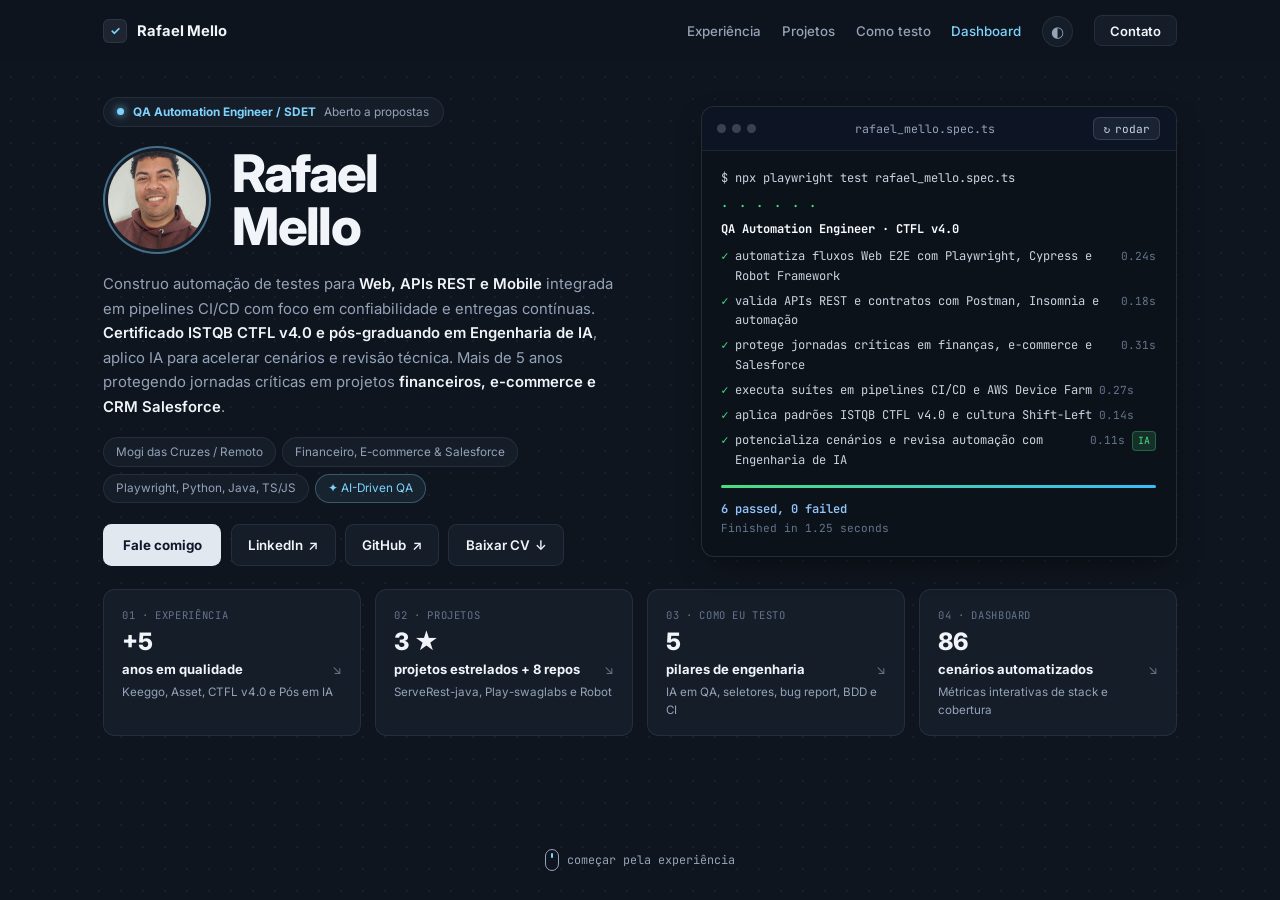
==== commit 4045a0e6: "feat: implement slide-paginated UX and dedicated dashboard.html" ====
--- a/index.html
+++ b/index.html
@@ -10,7 +10,7 @@
   <meta name="keywords" content="Shift-Left Testing, Garantia de Qualidade de Software (SQA), CTFL v4.0 (ISTQB), Automação E2E, Playwright, Robot Framework, Cypress, Selenium WebDriver, Testes de API REST, Appium, BDD / Gherkin, CI/CD, GitHub Actions, GitLab CI, AWS Device Farm, AWS Lambda, CRM Salesforce, Testes Funcionais e Regressivos, Testes de Performance, JMeter, AI-Driven QA, IA Generativa aplicada a testes, Page Object Model, Metodologias Ágeis, Scrum, Kanban, Jira, Azure DevOps, Zephyr, Rafael Junio da Silva Mello, Rafael Mello QA" />
   <meta name="author" content="Rafael Junio da Silva Mello" />
   <meta name="robots" content="index, follow" />
-  <meta name="theme-color" content="#0b0f17" />
+  <meta name="theme-color" content="#0d131c" />
 
   <!-- Open Graph / LinkedIn -->
   <meta property="og:type" content="website" />
@@ -19,1214 +19,973 @@
   <meta property="og:description" content="+5 anos em Garantia de Qualidade de Software (SQA), automação Web/API/Mobile com Playwright, Robot Framework, Cypress e Selenium integrada em CI/CD, AWS e CRM Salesforce." />
   <meta property="og:url" content="https://rafaeljrs.github.io/qa-automation-portfolio/" />
   <meta property="og:image" content="img/rafael-mello.webp" />
-  <meta property="og:site_name" content="Rafael Mello · QA Automation Portfolio" />
-
-  <!-- Twitter Card -->
-  <meta name="twitter:card" content="summary_large_image" />
-  <meta name="twitter:title" content="Rafael Mello | Analista de Qualidade de Software (QA) & QA Automation Engineer" />
-  <meta name="twitter:description" content="+5 anos em QA, ISTQB CTFL v4.0, Pós em Engenharia de IA, Automação E2E (Playwright, Robot Framework, Cypress, Selenium) e Testes de API REST." />
-  <meta name="twitter:image" content="img/rafael-mello.webp" />
 
   <!-- Google Fonts: Inter & JetBrains Mono -->
   <link rel="preconnect" href="https://fonts.googleapis.com" />
   <link rel="preconnect" href="https://fonts.gstatic.com" crossorigin />
   <link href="https://fonts.googleapis.com/css2?family=Inter:wght@400;500;600;700;800&family=JetBrains+Mono:wght@400;500;600;700&display=swap" rel="stylesheet" />
 
-  <!-- Favicon SVG Inline -->
-  <link rel="icon" type="image/svg+xml" href="data:image/svg+xml,%3Csvg xmlns='http://www.w3.org/2000/svg' viewBox='0 0 64 64'%3E%3Crect width='64' height='64' rx='14' fill='%230f172a'/%3E%3Cpath d='M16 44V20h14c6 0 10 3.2 10 8.5 0 3.8-2.2 6.5-5.8 7.7L42 44h-7.2l-6.8-7H23v7h-7zm7-12.5h6.2c2.5 0 4-1.2 4-3.2 0-2-1.5-3.1-4-3.1H23v6.3z' fill='%2310b981'/%3E%3Ccircle cx='49' cy='21' r='5' fill='%2338bdf8'/%3E%3C/svg%3E" />
+  <!-- Favicon SVG -->
+  <link rel="icon" type="image/svg+xml" href="data:image/svg+xml,%3Csvg xmlns='http://www.w3.org/2000/svg' viewBox='0 0 64 64'%3E%3Crect width='64' height='64' rx='16' fill='%23111827'/%3E%3Cpath d='M18 33l9 9 19-20' stroke='%2334d399' stroke-width='6' fill='none' stroke-linecap='round' stroke-linejoin='round'/%3E%3C/svg%3E" />
 
   <link rel="stylesheet" href="css/style.css" />
-
-  <!-- Schema.org JSON-LD for Recruiters & Search Engines -->
-  <script type="application/ld+json">
-  {
-    "@context": "https://schema.org",
-    "@type": "Person",
-    "name": "Rafael Junio da Silva Mello",
-    "alternateName": ["Rafael Mello", "Rafael Silva"],
-    "jobTitle": "Analista de Qualidade de Software (QA) | QA Automation Engineer",
-    "address": {
-      "@type": "PostalAddress",
-      "addressLocality": "Mogi das Cruzes",
-      "addressRegion": "SP",
-      "addressCountry": "BR"
-    },
-    "email": "mailto:silvarafaeljr@gmail.com",
-    "url": "https://rafaeljrs.github.io/qa-automation-portfolio/",
-    "sameAs": [
-      "https://www.linkedin.com/in/rafael-junio-da-silva",
-      "https://github.com/RafaelJrS"
-    ],
-    "knowsAbout": [
-      "Shift-Left Testing",
-      "Garantia de Qualidade de Software (SQA)",
-      "CTFL v4.0 (ISTQB)",
-      "Automação E2E",
-      "Playwright",
-      "Robot Framework",
-      "Cypress",
-      "Selenium WebDriver",
-      "Testes de API REST",
-      "Appium",
-      "BDD / Gherkin",
-      "CI/CD (GitHub Actions / GitLab CI)",
-      "AWS (Device Farm, Lambda)",
-      "CRM Salesforce",
-      "Testes de Performance / Stress (JMeter)",
-      "AI-Driven QA"
-    ]
-  }
-  </script>
 </head>
-<body id="topo">
+<body class="has-slide-deck">
   <a href="#conteudo-principal" class="skip-link">Pular para o conteúdo principal</a>
 
-  <!-- 1. NAVEGAÇÃO FIXA (HEADER) -->
+  <!-- 1. HEADER FIXO -->
   <header class="site-header" role="banner">
     <div class="container header-inner">
-      <a href="#topo" class="brand" aria-label="Rafael Mello - Ir para o topo">
-        <span class="brand-mark" aria-hidden="true">RM</span>
-        <span class="brand-text">
-          <span class="brand-name">Rafael Mello</span>
-          <span class="brand-role">QA Automation · SDET</span>
-        </span>
+      <a href="#topo" class="brand" data-slide-link="topo" aria-label="Rafael Mello - Ir para o início">
+        <span class="brand-check" aria-hidden="true">✓</span>
+        <span class="brand-name">Rafael Mello</span>
       </a>
 
       <nav class="main-nav" aria-label="Navegação principal">
-        <button class="mobile-menu-btn" id="mobileMenuBtn" aria-expanded="false" aria-controls="navLinks" aria-label="Abrir menu de navegação">
+        <button class="mobile-menu-btn" id="mobileMenuBtn" aria-expanded="false" aria-controls="navLinks" aria-label="Abrir menu">
           <span class="hamburger-line"></span>
           <span class="hamburger-line"></span>
           <span class="hamburger-line"></span>
         </button>
 
         <ul class="nav-links" id="navLinks">
-          <li><a href="#experiencia" class="nav-link">Experiência</a></li>
-          <li><a href="#projetos" class="nav-link">Projetos</a></li>
-          <li><a href="#como-eu-testo" class="nav-link">Como eu testo</a></li>
-          <li><a href="#metricas" class="nav-link">Métricas</a></li>
-          <li><a href="#contato" class="btn btn-primary btn-sm nav-cta">Contato</a></li>
+          <li><a href="#experiencia" class="nav-link" data-slide-link="experiencia">Experiência</a></li>
+          <li><a href="#projetos" class="nav-link" data-slide-link="projetos">Projetos</a></li>
+          <li><a href="#como-testo" class="nav-link" data-slide-link="como-testo">Como testo</a></li>
+          <li><a href="dashboard.html" class="nav-link nav-link-dashboard">Dashboard</a></li>
+          <li>
+            <button type="button" class="theme-toggle" id="themeToggle" aria-label="Alternar entre tema escuro e claro" title="Alternar tema">
+              <span class="theme-circle" aria-hidden="true">◐</span>
+            </button>
+          </li>
+          <li><a href="#contato" class="btn-nav-contact" data-slide-link="contato">Contato</a></li>
         </ul>
       </nav>
-
-      <div class="header-actions">
-        <button type="button" class="theme-toggle" id="themeToggle" aria-label="Alternar entre tema escuro e claro" title="Alternar tema">
-          <svg class="icon-sun" xmlns="http://www.w3.org/2000/svg" width="18" height="18" viewBox="0 0 24 24" fill="none" stroke="currentColor" stroke-width="2" stroke-linecap="round" stroke-linejoin="round" aria-hidden="true">
-            <circle cx="12" cy="12" r="5"></circle>
-            <line x1="12" y1="1" x2="12" y2="3"></line>
-            <line x1="12" y1="21" x2="12" y2="23"></line>
-            <line x1="4.22" y1="4.22" x2="5.64" y2="5.64"></line>
-            <line x1="18.36" y1="18.36" x2="19.78" y2="19.78"></line>
-            <line x1="1" y1="12" x2="3" y2="12"></line>
-            <line x1="21" y1="12" x2="23" y2="12"></line>
-            <line x1="4.22" y1="19.78" x2="5.64" y2="18.36"></line>
-            <line x1="18.36" y1="5.64" x2="19.78" y2="4.22"></line>
-          </svg>
-          <svg class="icon-moon" xmlns="http://www.w3.org/2000/svg" width="18" height="18" viewBox="0 0 24 24" fill="none" stroke="currentColor" stroke-width="2" stroke-linecap="round" stroke-linejoin="round" aria-hidden="true">
-            <path d="M21 12.79A9 9 0 1 1 11.21 3 7 7 0 0 0 21 12.79z"></path>
-          </svg>
-        </button>
-      </div>
     </div>
   </header>
 
-  <main id="conteudo-principal">
-    <!-- 2. HERO SECTION + TERMINAL INTERATIVO DE TESTES -->
-    <section class="hero-section" aria-labelledby="hero-title">
-      <div class="container">
+  <main id="conteudo-principal" class="slides-viewport">
+    <!-- ======================================================================
+         PÁGINA 1: #topo (HERO + TERMINAL + 4 CARDS DE RESUMO)
+         ====================================================================== -->
+    <section id="topo" class="page-slide is-active" data-slide="topo" aria-labelledby="hero-title">
+      <div class="container slide-inner">
         <div class="hero-grid">
-          <!-- Lado Esquerdo: Identidade & Pitch -->
-          <div class="hero-content">
-            <div class="hero-badges">
-              <span class="badge badge-role">Analista de Qualidade de Software (QA) | QA Automation Engineer</span>
-              <span class="badge badge-status">
-                <span class="status-dot" aria-hidden="true"></span>
-                Aberto a propostas (Trabalho Remoto / Híbrido - SP)
-              </span>
-            </div>
-
-            <div class="profile-header">
-              <div class="avatar-wrapper" id="avatarWrapper">
+          <!-- Lado Esquerdo -->
+          <div class="hero-left">
+            <div class="status-pill-top">
+              <span class="status-dot" aria-hidden="true"></span>
+              <span class="status-role">QA Automation Engineer / SDET</span>
+              <span class="status-open">Aberto a propostas</span>
+            </div>
+
+            <div class="hero-identity">
+              <div class="avatar-ring" id="avatarWrapper">
                 <img
                   src="img/rafael-mello.webp"
-                  alt="Foto de perfil de Rafael Junio da Silva Mello"
+                  alt="Foto de Rafael Junio da Silva Mello"
                   class="profile-avatar"
                   id="profileAvatar"
-                  width="88"
-                  height="88"
-                  loading="eager"
+                  width="112"
+                  height="112"
                 />
                 <div class="avatar-fallback" id="avatarFallback" aria-hidden="true">RM</div>
               </div>
-              <div class="profile-titles">
-                <p class="profile-eyebrow">Rafael Junio da Silva Mello</p>
-                <h1 id="hero-title" class="hero-title">
-                  Rafael Mello
-                  <span class="hero-subtitle">Engenharia de Qualidade, Automação E2E &amp; AI-Driven QA</span>
-                </h1>
-              </div>
-            </div>
-
-            <p class="hero-pitch">
-              <strong>+5 anos em Garantia de Qualidade de Software (SQA)</strong>, certificado <strong>ISTQB CTFL v4.0</strong> e pós-graduando em <strong>Engenharia de IA</strong>. Especialista em automação <strong>Web, API REST e Mobile</strong> (Playwright, Robot Framework, Cypress, Selenium e Appium) integrada em pipelines <strong>CI/CD e AWS</strong>. Experiência sólida protegendo jornadas críticas em projetos <strong>financeiros, e-commerce e CRM Salesforce</strong> com cultura <em>Shift-Left Testing</em>.
+              <h1 id="hero-title" class="hero-display-name">
+                Rafael<br />Mello
+              </h1>
+            </div>
+
+            <p class="hero-lead">
+              Construo automação de testes para <strong>Web, APIs REST e Mobile</strong> integrada em pipelines CI/CD com foco em confiabilidade e entregas contínuas. <strong>Certificado ISTQB CTFL v4.0 e pós-graduando em Engenharia de IA</strong>, aplico IA para acelerar cenários e revisão técnica. Mais de 5 anos protegendo jornadas críticas em projetos <strong>financeiros, e-commerce e CRM Salesforce</strong>.
             </p>
 
-            <!-- Chips Rápidos -->
-            <ul class="hero-chips" aria-label="Destaques do perfil">
-              <li class="chip">📍 Mogi das Cruzes / Remoto</li>
-              <li class="chip">🏦 Financeiro, E-commerce &amp; Salesforce</li>
-              <li class="chip">⚡ Playwright, Python, Java, TS/JS</li>
-              <li class="chip chip-ai">✦ AI-Driven QA</li>
+            <ul class="hero-pills" aria-label="Resumo rápido de perfil">
+              <li class="meta-pill">Mogi das Cruzes / Remoto</li>
+              <li class="meta-pill">Financeiro, E-commerce &amp; Salesforce</li>
+              <li class="meta-pill">Playwright, Python, Java, TS/JS</li>
+              <li class="meta-pill meta-pill-ai">✦ AI-Driven QA</li>
             </ul>
 
-            <!-- Botões CTA -->
-            <div class="hero-ctas">
-              <a href="mailto:silvarafaeljr@gmail.com?subject=Oportunidade%20QA%20Automation%20-%20Portf%C3%B3lio" class="btn btn-primary">
-                Fale comigo
-              </a>
-              <a href="https://www.linkedin.com/in/rafael-junio-da-silva" target="_blank" rel="noopener noreferrer" class="btn btn-secondary">
+            <div class="hero-actions">
+              <a href="#contato" data-slide-link="contato" class="btn-solid-light">Fale comigo</a>
+              <a href="https://www.linkedin.com/in/rafael-junio-da-silva" target="_blank" rel="noopener noreferrer" class="btn-dark-pill">
                 LinkedIn <span aria-hidden="true">↗</span>
               </a>
-              <a href="https://github.com/RafaelJrS" target="_blank" rel="noopener noreferrer" class="btn btn-secondary">
+              <a href="https://github.com/RafaelJrS" target="_blank" rel="noopener noreferrer" class="btn-dark-pill">
                 GitHub <span aria-hidden="true">↗</span>
               </a>
-              <a href="docs/curriculo-rafael-mello.pdf" download="Curriculo-Rafael-Mello-QA.pdf" target="_blank" rel="noopener" class="btn btn-outline">
-                <svg xmlns="http://www.w3.org/2000/svg" width="16" height="16" viewBox="0 0 24 24" fill="none" stroke="currentColor" stroke-width="2" stroke-linecap="round" stroke-linejoin="round" aria-hidden="true"><path d="M21 15v4a2 2 0 0 1-2 2H5a2 2 0 0 1-2-2v-4"/><polyline points="7 10 12 15 17 10"/><line x1="12" y1="15" x2="12" y2="3"/></svg>
-                Baixar CV
-              </a>
-            </div>
-          </div>
-
-          <!-- Lado Direito: Terminal Interativo Playwright -->
-          <div class="hero-terminal-col">
-            <div class="terminal-card" role="region" aria-label="Simulador de terminal de testes automatizados Playwright">
-              <div class="terminal-header">
-                <div class="terminal-dots" aria-hidden="true">
-                  <span class="dot dot-red"></span>
-                  <span class="dot dot-yellow"></span>
-                  <span class="dot dot-green"></span>
+              <a href="docs/curriculo-rafael-mello.pdf" download="Curriculo-Rafael-Mello-QA.pdf" target="_blank" rel="noopener" class="btn-dark-pill">
+                Baixar CV <span aria-hidden="true">↓</span>
+              </a>
+            </div>
+          </div>
+
+          <!-- Lado Direito: Terminal Interativo -->
+          <div class="hero-right">
+            <div class="ascii-bg" aria-hidden="true"></div>
+            <div class="terminal-window" role="region" aria-label="Simulador de terminal Playwright">
+              <div class="terminal-topbar">
+                <div class="win-dots" aria-hidden="true">
+                  <span></span><span></span><span></span>
                 </div>
-                <div class="terminal-title">
-                  <span class="terminal-file-icon" aria-hidden="true">TS</span>
-                  <code>npx playwright test rafael_mello.spec.ts</code>
-                </div>
-                <button type="button" class="terminal-run-btn" id="runTestsBtn" aria-label="Rodar suíte de testes novamente">
-                  <span class="run-icon" aria-hidden="true">↻</span> rodar
+                <span class="win-filename">rafael_mello.spec.ts</span>
+                <button type="button" class="win-run-btn" id="runTestsBtn" aria-label="Rodar testes novamente">
+                  <span class="run-spin" aria-hidden="true">↻</span> rodar
                 </button>
               </div>
 
-              <div class="terminal-body" id="terminalBody" aria-live="polite" aria-atomic="false">
-                <div class="terminal-cmd-line">
-                  <span class="prompt-symbol">$</span>
-                  <span class="prompt-cmd">playwright test tests/rafael_mello.spec.ts --project=chromium</span>
-                </div>
-                <div class="terminal-subline">Running 6 tests using 3 workers · Page Object Model + Shift-Left</div>
-
-                <ul class="terminal-test-list" id="terminalTestList">
-                  <!-- Preenchido e animado via JS (com fallback estático para acessibilidade/no-JS) -->
-                  <li class="test-line is-visible">
-                    <span class="test-check" aria-hidden="true">✓</span>
-                    <span class="test-desc">automatiza fluxos Web E2E com Playwright, Cypress e Robot Framework</span>
-                    <span class="test-time">(0.24s)</span>
+              <div class="terminal-content" aria-live="polite">
+                <div class="term-cmd">$ npx playwright test rafael_mello.spec.ts</div>
+                <div class="term-dots-progress" id="termDotsProgress">. . . . . .</div>
+                <div class="term-suite-title">QA Automation Engineer · CTFL v4.0</div>
+
+                <ul class="term-list" id="terminalTestList">
+                  <li class="term-item is-visible">
+                    <span class="term-pass">✓</span>
+                    <span class="term-text">automatiza fluxos Web E2E com Playwright, Cypress e Robot Framework</span>
+                    <span class="term-ms">0.24s</span>
                   </li>
-                  <li class="test-line is-visible">
-                    <span class="test-check" aria-hidden="true">✓</span>
-                    <span class="test-desc">valida APIs REST e contratos com Postman, Insomnia e automação</span>
-                    <span class="test-time">(0.18s)</span>
+                  <li class="term-item is-visible">
+                    <span class="term-pass">✓</span>
+                    <span class="term-text">valida APIs REST e contratos com Postman, Insomnia e automação</span>
+                    <span class="term-ms">0.18s</span>
                   </li>
-                  <li class="test-line is-visible">
-                    <span class="test-check" aria-hidden="true">✓</span>
-                    <span class="test-desc">protege jornadas críticas em finanças, e-commerce e Salesforce</span>
-                    <span class="test-time">(0.31s)</span>
+                  <li class="term-item is-visible">
+                    <span class="term-pass">✓</span>
+                    <span class="term-text">protege jornadas críticas em finanças, e-commerce e Salesforce</span>
+                    <span class="term-ms">0.31s</span>
                   </li>
-                  <li class="test-line is-visible">
-                    <span class="test-check" aria-hidden="true">✓</span>
-                    <span class="test-desc">executa suítes em pipelines CI/CD e AWS Device Farm</span>
-                    <span class="test-time">(0.27s)</span>
+                  <li class="term-item is-visible">
+                    <span class="term-pass">✓</span>
+                    <span class="term-text">executa suítes em pipelines CI/CD e AWS Device Farm</span>
+                    <span class="term-ms">0.27s</span>
                   </li>
-                  <li class="test-line is-visible">
-                    <span class="test-check" aria-hidden="true">✓</span>
-                    <span class="test-desc">aplica padrões ISTQB CTFL v4.0 e cultura Shift-Left</span>
-                    <span class="test-time">(0.14s)</span>
+                  <li class="term-item is-visible">
+                    <span class="term-pass">✓</span>
+                    <span class="term-text">aplica padrões ISTQB CTFL v4.0 e cultura Shift-Left</span>
+                    <span class="term-ms">0.14s</span>
                   </li>
-                  <li class="test-line is-visible">
-                    <span class="test-check" aria-hidden="true">✓</span>
-                    <span class="test-desc">potencializa cenários e revisa automação com Engenharia de IA</span>
-                    <span class="test-time">(0.11s)</span>
+                  <li class="term-item is-visible">
+                    <span class="term-pass">✓</span>
+                    <span class="term-text">potencializa cenários e revisa automação com Engenharia de IA</span>
+                    <span class="term-ms">0.11s</span>
+                    <span class="term-ai-badge">IA</span>
                   </li>
                 </ul>
 
-                <div class="terminal-footer" id="terminalFooter">
-                  <span class="terminal-summary-pass">6 passed</span>, <span class="terminal-summary-fail">0 failed</span>
-                  <span class="terminal-sep">·</span>
-                  <span class="terminal-duration">Finished in 1.25s</span>
+                <div class="term-progress-bar">
+                  <div class="term-progress-fill" id="termProgressFill"></div>
                 </div>
-              </div>
-            </div>
-          </div>
-        </div>
-
-        <!-- 4 Cards de Resumo Clicáveis abaixo do Hero -->
-        <nav class="quick-nav-cards" aria-label="Atalhos das seções do portfólio">
-          <a href="#experiencia" class="quick-card">
-            <span class="quick-index">01 · Experiência</span>
-            <strong class="quick-title">Trajetória &amp; Stack</strong>
-            <span class="quick-desc">+5 anos em SQA, Keeggo &amp; Asset, CTFL v4.0 e Pós em Engenharia de IA.</span>
+
+                <div class="term-summary" id="terminalFooter">
+                  <div class="term-summary-main">6 passed, 0 failed</div>
+                  <div class="term-summary-sub">Finished in 1.25 seconds</div>
+                </div>
+              </div>
+            </div>
+          </div>
+        </div>
+
+        <!-- 4 Cards de Resumo Clicáveis -->
+        <nav class="summary-cards-grid" aria-label="Resumo das seções">
+          <a href="#experiencia" data-slide-link="experiencia" class="summary-card">
+            <span class="summary-kicker">01 · EXPERIÊNCIA</span>
+            <div class="summary-number">+5</div>
+            <div class="summary-title-row">
+              <strong>anos em qualidade</strong>
+              <span class="summary-arrow" aria-hidden="true">↘</span>
+            </div>
+            <span class="summary-sub">Keeggo, Asset, CTFL v4.0 e Pós em IA</span>
           </a>
-          <a href="#projetos" class="quick-card">
-            <span class="quick-index">02 · Projetos</span>
-            <strong class="quick-title">Repositórios &amp; E2E</strong>
-            <span class="quick-desc">Playwright, Robot Framework, Selenium WebDriver e Agentes de IA em QA.</span>
+
+          <a href="#projetos" data-slide-link="projetos" class="summary-card">
+            <span class="summary-kicker">02 · PROJETOS</span>
+            <div class="summary-number">3 ★</div>
+            <div class="summary-title-row">
+              <strong>projetos estrelados + 8 repos</strong>
+              <span class="summary-arrow" aria-hidden="true">↘</span>
+            </div>
+            <span class="summary-sub">ServeRest-java, Play-swaglabs e Robot</span>
           </a>
-          <a href="#como-eu-testo" class="quick-card">
-            <span class="quick-index">03 · Como eu testo</span>
-            <strong class="quick-title">Engenharia de Testes</strong>
-            <span class="quick-desc">AI-Driven QA, Arquitetura em camadas, Bug Report, BDD e Regressão CI/CD.</span>
+
+          <a href="#como-testo" data-slide-link="como-testo" class="summary-card">
+            <span class="summary-kicker">03 · COMO EU TESTO</span>
+            <div class="summary-number">5</div>
+            <div class="summary-title-row">
+              <strong>pilares de engenharia</strong>
+              <span class="summary-arrow" aria-hidden="true">↘</span>
+            </div>
+            <span class="summary-sub">IA em QA, seletores, bug report, BDD e CI</span>
           </a>
-          <a href="#metricas" class="quick-card">
-            <span class="quick-index">04 · Métricas</span>
-            <strong class="quick-title">Indicadores &amp; Cobertura</strong>
-            <span class="quick-desc">Distribuição de linguagens, cobertura Web/API/Mobile e impactos reais.</span>
+
+          <a href="dashboard.html" class="summary-card">
+            <span class="summary-kicker">04 · DASHBOARD</span>
+            <div class="summary-number">86</div>
+            <div class="summary-title-row">
+              <strong>cenários automatizados</strong>
+              <span class="summary-arrow" aria-hidden="true">↘</span>
+            </div>
+            <span class="summary-sub">Métricas interativas de stack e cobertura</span>
           </a>
         </nav>
+
+        <!-- Rodapé de Paginação / Scroll -->
+        <footer class="slide-pagination-footer slide-pagination-center">
+          <a href="#experiencia" data-slide-link="experiencia" class="scroll-cue">
+            <span class="mouse-icon" aria-hidden="true"><span class="mouse-wheel"></span></span>
+            <span>começar pela experiência</span>
+          </a>
+        </footer>
       </div>
     </section>
 
-    <!-- 3. EXPERIÊNCIA & STACK TECNOLÓGICA -->
-    <section id="experiencia" class="section" aria-labelledby="experiencia-title">
-      <div class="container">
-        <div class="section-header">
-          <span class="section-kicker">01 · Trajetória Profissional &amp; Qualificações</span>
-          <h2 id="experiencia-title" class="section-title">Experiência &amp; Stack Tecnológica</h2>
-          <p class="section-subtitle">
-            Atuação consistente em Garantia de Qualidade de Software (SQA), combinando fundamentos sólidos do syllabus <strong>ISTQB CTFL v4.0</strong>, automação escalável e <strong>Engenharia de IA</strong>.
-          </p>
-        </div>
-
-        <!-- Destaques Numéricos no Topo -->
-        <div class="highlights-banner" role="list" aria-label="Destaques principais de carreira">
-          <div class="highlight-stat" role="listitem">
-            <span class="highlight-value">+5 anos</span>
-            <span class="highlight-label">em Qualidade de Software (SQA)</span>
-          </div>
-          <div class="highlight-stat" role="listitem">
-            <span class="highlight-value">CTFL v4.0</span>
-            <span class="highlight-label">Certificado ISTQB / BSTQB (05/2026)</span>
-          </div>
-          <div class="highlight-stat" role="listitem">
-            <span class="highlight-value">Pós em IA</span>
-            <span class="highlight-label">Engenharia de IA — UNIPDS (06/2026)</span>
-          </div>
-          <div class="highlight-stat" role="listitem">
-            <span class="highlight-value">Web · API · Mobile</span>
-            <span class="highlight-label">Automação E2E integrada em CI/CD &amp; AWS</span>
-          </div>
-        </div>
-
-        <div class="experience-layout">
-          <!-- Coluna Esquerda: Linha do Tempo Profissional + Formação -->
-          <div class="timeline-column">
-            <h3 class="subsection-title">Histórico Profissional</h3>
-
-            <ol class="timeline">
-              <!-- Experiência 1: Keeggo -->
-              <li class="timeline-item">
-                <div class="timeline-marker" aria-hidden="true"></div>
-                <article class="timeline-card">
-                  <header class="timeline-card-header">
-                    <div>
-                      <h4 class="company-name">Keeggo Technology Brasil S/A</h4>
-                      <p class="role-title">Analista de Qualidade de Software</p>
-                    </div>
-                    <span class="period-badge">Out/2021 – Out/2026 (Atual)</span>
-                  </header>
-                  <ul class="timeline-list">
-                    <li>Atuação estratégica em projetos <strong>financeiros, e-commerce, CRM Salesforce</strong> e arquitetura em nuvem <strong>AWS (Device Farm, Lambda)</strong>.</li>
-                    <li>Desenvolvimento e manutenção de <strong>automação Web, API REST e Mobile</strong>, além da execução de testes funcionais, não funcionais, regressão, integração e <strong>testes de stress/performance</strong>, com acompanhamento ativo de <em>Lead Time</em> em entregas críticas.</li>
-                    <li><strong>Impacto direto:</strong> redução expressiva de bugs em produção, ampliação da cobertura de testes automatizados e de stress, criação de um novo padrão de documentação de testes e capacitação/mentoria técnica da equipe e de novos colaboradores.</li>
-                  </ul>
-                  <div class="tag-row">
-                    <span class="tech-tag">Playwright</span>
-                    <span class="tech-tag">Robot Framework</span>
-                    <span class="tech-tag">CRM Salesforce</span>
-                    <span class="tech-tag">AWS Device Farm &amp; Lambda</span>
-                    <span class="tech-tag">API REST</span>
-                    <span class="tech-tag">JMeter</span>
-                  </div>
-                </article>
-              </li>
-
-              <!-- Experiência 2: Asset -->
-              <li class="timeline-item">
-                <div class="timeline-marker" aria-hidden="true"></div>
-                <article class="timeline-card">
-                  <header class="timeline-card-header">
-                    <div>
-                      <h4 class="company-name">Asset Desenv de Soluções Digitais LTDA</h4>
-                      <p class="role-title">Analista de Qualidade de Software</p>
-                    </div>
-                    <span class="period-badge">Nov/2020 – Set/2021</span>
-                  </header>
-                  <ul class="timeline-list">
-                    <li>Planejamento, modelagem e execução de testes manuais e <strong>automação Web</strong> em sistemas web, mobile e desktop.</li>
-                    <li>Atuação colaborativa e próxima com <strong>DEV, SRE e Product Owner (PO)</strong> em cerimônias ágeis (Scrum/Kanban).</li>
-                    <li><strong>Impacto direto:</strong> identificação antecipada de bugs críticos antes da entrega ao cliente final e implantação estruturada da <strong>cultura de qualidade de software (Shift-Left Testing)</strong> na empresa.</li>
-                  </ul>
-                  <div class="tag-row">
-                    <span class="tech-tag">Selenium WebDriver</span>
-                    <span class="tech-tag">Testes Web / Mobile / Desktop</span>
-                    <span class="tech-tag">Shift-Left Testing</span>
-                    <span class="tech-tag">Scrum &amp; Kanban</span>
-                  </div>
-                </article>
-              </li>
-            </ol>
-
-            <!-- Formação Acadêmica, Certificações & Idiomas -->
-            <h3 class="subsection-title mt-lg">Formação, Certificações &amp; Idiomas</h3>
-            <div class="education-grid">
-              <article class="edu-card">
-                <span class="edu-type">Pós-Graduação · Em andamento (06/2026)</span>
-                <h4 class="edu-title">Engenharia de IA</h4>
-                <p class="edu-org">UNIPDS Educação</p>
-              </article>
-              <article class="edu-card">
-                <span class="edu-type">Certificação Internacional · 05/2026</span>
-                <h4 class="edu-title">CTFL v4.0 (Certified Tester Foundation Level)</h4>
-                <p class="edu-org">ISTQB / BSTQB</p>
-              </article>
-              <article class="edu-card">
-                <span class="edu-type">Graduação · Concluído em 2024</span>
-                <h4 class="edu-title">Bacharelado em Ciência da Computação</h4>
-                <p class="edu-org">FMU (Faculdades Metropolitanas Unidas)</p>
-              </article>
-              <article class="edu-card">
-                <span class="edu-type">Comunicação Global</span>
-                <h4 class="edu-title">Idiomas</h4>
-                <p class="edu-org">Português (Nativo) · Inglês (Intermediário — leitura técnica, documentação e código)</p>
-              </article>
-            </div>
-          </div>
-
-          <!-- Coluna Direita: Stack Agrupada por Categoria -->
-          <div class="stack-column">
-            <h3 class="subsection-title">Stack Tecnológica por Especialidade</h3>
-            <div class="stack-categories">
-              <article class="stack-group">
-                <h4 class="stack-group-title">
-                  <span class="stack-icon" aria-hidden="true">⚙️</span>
-                  Automação Web &amp; Mobile
-                </h4>
-                <div class="badge-cloud">
-                  <span class="skill-badge">Playwright</span>
-                  <span class="skill-badge">Robot Framework</span>
-                  <span class="skill-badge">Cypress</span>
-                  <span class="skill-badge">Selenium WebDriver</span>
-                  <span class="skill-badge">Appium</span>
-                  <span class="skill-badge">Page Object Model (POM)</span>
+    <!-- ======================================================================
+         PÁGINA 2: #experiencia (TRAJETÓRIA & FERRAMENTAS)
+         ====================================================================== -->
+    <section id="experiencia" class="page-slide" data-slide="experiencia" aria-labelledby="exp-title">
+      <div class="container slide-inner">
+        <div class="slide-top-bar">
+          <div>
+            <span class="slide-eyebrow">EXPERIÊNCIA</span>
+            <h2 id="exp-title" class="slide-heading">Da homologação crítica à engenharia de qualidade e IA.</h2>
+          </div>
+
+          <div class="top-stat-boxes">
+            <div class="mini-stat-box">
+              <span class="mini-stat-num">+5 anos</span>
+              <span class="mini-stat-desc">em Garantia de Qualidade (SQA)</span>
+            </div>
+            <div class="mini-stat-box">
+              <span class="mini-stat-num">CTFL v4.0</span>
+              <span class="mini-stat-desc">Certificado ISTQB / BSTQB</span>
+            </div>
+            <div class="mini-stat-box">
+              <span class="mini-stat-num">Pós em IA</span>
+              <span class="mini-stat-desc">Engenharia de IA (06/2026)</span>
+            </div>
+          </div>
+        </div>
+
+        <div class="exp-two-cols">
+          <!-- Coluna Esquerda: Linha do Tempo -->
+          <div class="exp-timeline">
+            <article class="exp-node is-current">
+              <div class="exp-node-header">
+                <div class="exp-company-row">
+                  <span class="exp-dot is-active" aria-hidden="true"></span>
+                  <span class="exp-company">Keeggo Technology Brasil S/A</span>
+                  <span class="exp-badge-current">Atual</span>
                 </div>
-              </article>
-
-              <article class="stack-group">
-                <h4 class="stack-group-title">
-                  <span class="stack-icon" aria-hidden="true">💻</span>
-                  Linguagens
-                </h4>
-                <div class="badge-cloud">
-                  <span class="skill-badge">TypeScript</span>
-                  <span class="skill-badge">JavaScript</span>
-                  <span class="skill-badge">Python</span>
-                  <span class="skill-badge">Java</span>
+                <span class="exp-dates">out 2021 – out 2026 · 5 anos</span>
+              </div>
+              <h3 class="exp-role">Analista de Qualidade de Software (QA Automation)</h3>
+              <p class="exp-p">
+                Atuação em projetos de alta criticidade nos setores <strong>financeiro, e-commerce, CRM Salesforce</strong> e nuvem <strong>AWS (Device Farm, Lambda)</strong>.
+              </p>
+              <p class="exp-p">
+                Automação <strong>Web, API REST e Mobile</strong>, testes funcionais, não funcionais, regressão, integração e stress (JMeter), acompanhando Lead Time. Redução de bugs em produção, ampliação da cobertura automatizada, criação de novo processo de documentação e mentoria técnica de equipe e novos QAs.
+              </p>
+            </article>
+
+            <article class="exp-node">
+              <div class="exp-node-header">
+                <div class="exp-company-row">
+                  <span class="exp-dot" aria-hidden="true"></span>
+                  <span class="exp-company">Asset Desenv de Soluções Digitais LTDA</span>
                 </div>
-              </article>
-
-              <article class="stack-group">
-                <h4 class="stack-group-title">
-                  <span class="stack-icon" aria-hidden="true">🔌</span>
-                  APIs &amp; Performance
-                </h4>
-                <div class="badge-cloud">
-                  <span class="skill-badge">REST APIs</span>
-                  <span class="skill-badge">Postman</span>
-                  <span class="skill-badge">Insomnia</span>
-                  <span class="skill-badge">JMeter (Performance / Stress)</span>
-                  <span class="skill-badge">Gherkin / BDD</span>
+                <span class="exp-dates">nov 2020 – set 2021 · 11 meses</span>
+              </div>
+              <h3 class="exp-role">Analista de Qualidade de Software</h3>
+              <p class="exp-p">
+                Testes manuais e automação Web em sistemas web, mobile e desktop em parceria direta com DEV, SRE e Product Owner (PO).
+              </p>
+              <p class="exp-p">
+                Identificação antecipada de bugs críticos antes da entrega ao cliente e implantação da cultura de qualidade de software (Shift-Left Testing) na empresa.
+              </p>
+            </article>
+
+            <article class="exp-node">
+              <div class="exp-node-header">
+                <div class="exp-company-row">
+                  <span class="exp-dot" aria-hidden="true"></span>
+                  <span class="exp-company">Formação Acadêmica &amp; Certificações</span>
                 </div>
-              </article>
-
-              <article class="stack-group">
-                <h4 class="stack-group-title">
-                  <span class="stack-icon" aria-hidden="true">☁️</span>
-                  CI/CD, Cloud &amp; Banco de Dados
-                </h4>
-                <div class="badge-cloud">
-                  <span class="skill-badge">GitHub Actions</span>
-                  <span class="skill-badge">GitLab CI</span>
-                  <span class="skill-badge">AWS (Device Farm, Lambda)</span>
-                  <span class="skill-badge">Docker</span>
-                  <span class="skill-badge">SQL</span>
-                  <span class="skill-badge">PostgreSQL</span>
-                  <span class="skill-badge">MySQL</span>
-                  <span class="skill-badge">Oracle</span>
-                  <span class="skill-badge">DBeaver</span>
-                </div>
-              </article>
-
-              <article class="stack-group">
-                <h4 class="stack-group-title">
-                  <span class="stack-icon" aria-hidden="true">📋</span>
-                  Gestão &amp; Metodologias
-                </h4>
-                <div class="badge-cloud">
-                  <span class="skill-badge">Jira</span>
-                  <span class="skill-badge">Azure DevOps</span>
-                  <span class="skill-badge">Zephyr</span>
-                  <span class="skill-badge">RQM</span>
-                  <span class="skill-badge">ServiceNow</span>
-                  <span class="skill-badge">Scrum</span>
-                  <span class="skill-badge">Kanban</span>
-                  <span class="skill-badge">Shift-Left Testing</span>
-                </div>
-              </article>
-
-              <article class="stack-group stack-group-ai">
-                <h4 class="stack-group-title">
-                  <span class="stack-icon" aria-hidden="true">✦</span>
-                  IA Aplicada a QA (AI-Driven QA)
-                </h4>
-                <div class="badge-cloud">
-                  <span class="skill-badge skill-badge-ai">Engenharia de Prompts para QA</span>
-                  <span class="skill-badge skill-badge-ai">Agentes de Automação</span>
-                  <span class="skill-badge skill-badge-ai">Revisão Assistida por IA</span>
-                  <span class="skill-badge skill-badge-ai">IA Generativa aplicada a testes</span>
-                </div>
-              </article>
-            </div>
-          </div>
-        </div>
+                <span class="exp-dates">2024 – 2026</span>
+              </div>
+              <h3 class="exp-role">Pós em Engenharia de IA · ISTQB CTFL v4.0 · Ciência da Computação</h3>
+              <p class="exp-p">
+                • <strong>Pós-Graduação em Engenharia de IA</strong> — UNIPDS Educação (Em andamento - 06/2026)<br />
+                • <strong>Certificação CTFL v4.0</strong> (Certified Tester Foundation Level) — ISTQB/BSTQB (05/2026)<br />
+                • <strong>Bacharelado em Ciência da Computação</strong> — FMU (2024) · Idiomas: Português (Nativo) | Inglês (Intermediário)
+              </p>
+            </article>
+          </div>
+
+          <!-- Coluna Direita: Painel Ferramentas que uso -->
+          <aside class="tools-panel" aria-label="Stack Tecnológica">
+            <span class="tools-kicker">FERRAMENTAS QUE USO</span>
+            <h3 class="tools-langs">Python, TypeScript, JavaScript e Java</h3>
+
+            <div class="tools-group">
+              <h4>Automação Web &amp; Mobile</h4>
+              <div class="tools-pills">
+                <span>Playwright</span><span>Robot Framework</span><span>Cypress</span><span>Selenium WebDriver</span><span>Appium</span><span>Page Object Model</span>
+              </div>
+            </div>
+
+            <div class="tools-group">
+              <h4>APIs, Performance &amp; BDD</h4>
+              <div class="tools-pills">
+                <span>REST APIs</span><span>Postman</span><span>Insomnia</span><span>JMeter (Stress)</span><span>BDD / Gherkin</span><span>ServeRest</span>
+              </div>
+            </div>
+
+            <div class="tools-group">
+              <h4>CI/CD, Cloud &amp; Bancos de Dados</h4>
+              <div class="tools-pills">
+                <span>GitHub Actions</span><span>GitLab CI</span><span>AWS Device Farm</span><span>AWS Lambda</span><span>Docker</span><span>SQL / PostgreSQL / MySQL / Oracle</span><span>DBeaver</span>
+              </div>
+            </div>
+
+            <div class="tools-group">
+              <h4>IA aplicada a QA (AI-Driven QA)</h4>
+              <div class="tools-pills tools-pills-ai">
+                <span>Engenharia de Prompts QA</span><span>Agentes de Automação</span><span>Revisão Assistida por IA</span><span>Gemini / Claude</span>
+              </div>
+            </div>
+
+            <div class="tools-group">
+              <h4>Gestão, CRM &amp; Metodologias</h4>
+              <div class="tools-pills">
+                <span>CRM Salesforce</span><span>Jira</span><span>Azure DevOps</span><span>Zephyr</span><span>RQM</span><span>ServiceNow</span><span>Scrum &amp; Kanban</span><span>Shift-Left Testing</span>
+              </div>
+            </div>
+          </aside>
+        </div>
+
+        <!-- Rodapé de Paginação -->
+        <footer class="slide-pagination-footer">
+          <a href="#topo" data-slide-link="topo" class="page-back-link">↑ voltar: início</a>
+          <a href="#projetos" data-slide-link="projetos" class="scroll-cue">
+            <span class="mouse-icon" aria-hidden="true"><span class="mouse-wheel"></span></span>
+            <span>próximo: projetos</span>
+          </a>
+          <span class="page-step-indicator">01 / 04</span>
+        </footer>
       </div>
     </section>
 
-    <!-- 4. PROJETOS -->
-    <section id="projetos" class="section section-alt" aria-labelledby="projetos-title">
-      <div class="container">
-        <div class="section-header">
-          <span class="section-kicker">02 · Portfólio Prático &amp; Código Aberto</span>
-          <h2 id="projetos-title" class="section-title">Projetos em Destaque</h2>
-          <p class="section-subtitle">
-            Arquiteturas reais de automação E2E aplicando <strong>Page Object Model</strong>, separação em camadas, seletores resilientes e fluxos modernos de <strong>AI-Driven QA</strong>.
-          </p>
-        </div>
-
-        <!-- 3 Cards de Destaque (Projetos com ★ no GitHub) -->
-        <div class="featured-projects-grid">
+    <!-- ======================================================================
+         PÁGINA 3: #projetos (DESTAQUES COM ESTRELA + CATÁLOGO 5 COLUNAS)
+         ====================================================================== -->
+    <section id="projetos" class="page-slide" data-slide="projetos" aria-labelledby="proj-title">
+      <div class="container slide-inner">
+        <div class="slide-top-bar">
+          <div>
+            <span class="slide-eyebrow">PROJETOS</span>
+            <h2 id="proj-title" class="slide-heading">O que construí e publiquei.</h2>
+          </div>
+
+          <div class="top-stat-boxes">
+            <div class="mini-stat-box">
+              <span class="mini-stat-num">3 ★</span>
+              <span class="mini-stat-desc">projetos destaque com estrela</span>
+            </div>
+            <div class="mini-stat-box">
+              <span class="mini-stat-num">8</span>
+              <span class="mini-stat-desc">repositórios públicos de QA &amp; IA</span>
+            </div>
+            <div class="mini-stat-box">
+              <span class="mini-stat-num">86</span>
+              <span class="mini-stat-desc">cenários automatizados</span>
+            </div>
+          </div>
+        </div>
+
+        <!-- 3 Cards Principais (Os 3 projetos com Estrela no GitHub) -->
+        <div class="showcase-grid">
           <!-- Card 1: ServeRest-java -->
-          <article class="project-card">
-            <div class="project-card-top">
-              <div class="project-meta">
-                <span class="project-type">Automação de API REST &amp; E2E</span>
-                <span class="project-star-badge" title="Repositório em destaque com estrela no GitHub">
-                  <span class="project-lang-dot dot-java" aria-hidden="true"></span>
-                  Java · ★ Starred
-                </span>
-              </div>
-              <h3 class="project-title">
-                <a href="https://github.com/RafaelJrS/ServeRest-java" target="_blank" rel="noopener noreferrer">
-                  ServeRest-java <span aria-hidden="true">↗</span>
-                </a>
-              </h3>
-              <p class="project-desc">
-                Automação de testes em <strong>Java</strong> sobre a plataforma ServeRest, validando fluxos críticos, endpoints REST, contratos, autenticação e regras de negócio com arquitetura estruturada.
-              </p>
-            </div>
-            <div class="project-card-bottom">
-              <div class="tag-row">
-                <span class="tech-tag">Java</span>
-                <span class="tech-tag">ServeRest</span>
-                <span class="tech-tag">Testes de API / E2E</span>
-              </div>
-              <a href="https://github.com/RafaelJrS/ServeRest-java" target="_blank" rel="noopener noreferrer" class="project-link" aria-label="Ver repositório ServeRest-java no GitHub">
-                Ver código no GitHub →
+          <article class="showcase-card is-featured">
+            <div class="showcase-body">
+              <div class="showcase-top-badges">
+                <span class="showcase-pill-featured">★ Starred · Destaque</span>
+                <span class="showcase-lang">Java</span>
+              </div>
+              <h3 class="showcase-title">ServeRest-java</h3>
+              <p class="showcase-subtitle">Automação de API REST e fluxos E2E em Java</p>
+              <p class="showcase-desc">
+                Suíte estruturada validando rotas críticas de usuários, autenticação JWT, produtos e carrinhos na API ServeRest, com validações de contrato, status HTTP e regras de negócio.
+              </p>
+              <div class="showcase-tags">
+                <span>Java</span><span>API REST</span><span>ServeRest</span><span>Contratos</span>
+              </div>
+            </div>
+            <div class="showcase-actions">
+              <a href="https://github.com/RafaelJrS/ServeRest-java" target="_blank" rel="noopener noreferrer" class="btn-solid-light btn-sm">
+                Abrir repositório ↗
+              </a>
+              <a href="https://github.com/RafaelJrS?tab=repositories&q=&type=&language=&sort=stargazers" target="_blank" rel="noopener noreferrer" class="btn-dark-pill btn-sm">
+                ★ Stargazers
               </a>
             </div>
           </article>
 
           <!-- Card 2: Play-swaglabs -->
-          <article class="project-card">
-            <div class="project-card-top">
-              <div class="project-meta">
-                <span class="project-type">Automação Web E2E</span>
-                <span class="project-star-badge" title="Repositório em destaque com estrela no GitHub">
-                  <span class="project-lang-dot dot-ts" aria-hidden="true"></span>
-                  TypeScript · ★ Starred
-                </span>
-              </div>
-              <h3 class="project-title">
-                <a href="https://github.com/RafaelJrS/Play-swaglabs" target="_blank" rel="noopener noreferrer">
-                  Play-swaglabs <span aria-hidden="true">↗</span>
-                </a>
-              </h3>
-              <p class="project-desc">
-                Automação E2E moderna no ecossistema Swag Labs focada em arquitetura limpa, <strong>Page Object Model</strong>, asserções determinísticas e seletores resilientes contra flakiness.
-              </p>
-            </div>
-            <div class="project-card-bottom">
-              <div class="tag-row">
-                <span class="tech-tag">Playwright</span>
-                <span class="tech-tag">TypeScript</span>
-                <span class="tech-tag">Page Objects</span>
-              </div>
-              <a href="https://github.com/RafaelJrS/Play-swaglabs" target="_blank" rel="noopener noreferrer" class="project-link" aria-label="Ver repositório Play-swaglabs no GitHub">
-                Ver código no GitHub →
+          <article class="showcase-card">
+            <div class="showcase-body">
+              <div class="showcase-top-badges">
+                <span class="showcase-pill-featured">★ Starred</span>
+                <span class="showcase-lang">TypeScript</span>
+              </div>
+              <h3 class="showcase-title">Play-swaglabs</h3>
+              <p class="showcase-subtitle">Automação Web E2E moderna com Playwright</p>
+              <p class="showcase-desc">
+                Arquitetura limpa em Page Object Model no Swag Labs usando TypeScript, seletores resilientes (data-testid), web-first assertions e execução rápida livre de sleeps fixos.
+              </p>
+              <div class="showcase-tags">
+                <span>Playwright</span><span>TypeScript</span><span>Page Objects</span>
+              </div>
+            </div>
+            <div class="showcase-actions">
+              <a href="https://github.com/RafaelJrS/Play-swaglabs" target="_blank" rel="noopener noreferrer" class="btn-solid-light btn-sm">
+                Abrir repositório ↗
+              </a>
+              <a href="https://github.com/RafaelJrS/Play-swaglabs" target="_blank" rel="noopener noreferrer" class="btn-dark-pill btn-sm">
+                Código
               </a>
             </div>
           </article>
 
-          <!-- Card 3: SwagLabs Robot Framework -->
-          <article class="project-card">
-            <div class="project-card-top">
-              <div class="project-meta">
-                <span class="project-type">Keyword-Driven &amp; BDD</span>
-                <span class="project-star-badge" title="Repositório em destaque com estrela no GitHub">
-                  <span class="project-lang-dot dot-py" aria-hidden="true"></span>
-                  Robot Framework · ★ Starred
-                </span>
-              </div>
-              <h3 class="project-title">
-                <a href="https://github.com/RafaelJrS/swaglabs_robotframework" target="_blank" rel="noopener noreferrer">
-                  swaglabs_robotframework <span aria-hidden="true">↗</span>
-                </a>
-              </h3>
-              <p class="project-desc">
-                Suíte E2E modularizada em <strong>Robot Framework e Python</strong> separando claramente casos de teste, keywords de negócio reutilizáveis, massa de dados e locators.
-              </p>
-            </div>
-            <div class="project-card-bottom">
-              <div class="tag-row">
-                <span class="tech-tag">Robot Framework</span>
-                <span class="tech-tag">Python</span>
-                <span class="tech-tag">Camadas</span>
-              </div>
-              <a href="https://github.com/RafaelJrS/swaglabs_robotframework" target="_blank" rel="noopener noreferrer" class="project-link" aria-label="Ver repositório SwagLabs Robot Framework no GitHub">
-                Ver código no GitHub →
+          <!-- Card 3: swaglabs_robotframework -->
+          <article class="showcase-card">
+            <div class="showcase-body">
+              <div class="showcase-top-badges">
+                <span class="showcase-pill-featured">★ Starred</span>
+                <span class="showcase-lang">Robot Framework</span>
+              </div>
+              <h3 class="showcase-title">swaglabs_robotframework</h3>
+              <p class="showcase-subtitle">Suíte E2E modularizada em camadas com Python</p>
+              <p class="showcase-desc">
+                Automação Web separando casos de teste, keywords de negócio reutilizáveis, variáveis de ambiente e locators, facilitando manutenção e leitura pelo time de negócio.
+              </p>
+              <div class="showcase-tags">
+                <span>Robot Framework</span><span>Python</span><span>Keyword-Driven</span>
+              </div>
+            </div>
+            <div class="showcase-actions">
+              <a href="https://github.com/RafaelJrS/swaglabs_robotframework" target="_blank" rel="noopener noreferrer" class="btn-solid-light btn-sm">
+                Abrir repositório ↗
+              </a>
+              <a href="https://github.com/RafaelJrS/swaglabs_robotframework" target="_blank" rel="noopener noreferrer" class="btn-dark-pill btn-sm">
+                Código
               </a>
             </div>
           </article>
         </div>
 
-        <div class="starred-reference-bar">
-          <span>★ Referência direta dos 3 repositórios com estrelas no GitHub:</span>
-          <a href="https://github.com/RafaelJrS?tab=repositories&amp;q=&amp;type=&amp;language=&amp;sort=stargazers" target="_blank" rel="noopener noreferrer" class="starred-ref-link">
-            Ver repositórios ordenados por estrelas (Stargazers) no GitHub ↗
+        <!-- Barra inferior: Automação de testes por categoria -->
+        <div class="catalog-header-row">
+          <h3 class="catalog-heading">Automação de testes &amp; Repositórios</h3>
+          <a href="dashboard.html" class="catalog-dash-link">Ver os números no dashboard →</a>
+        </div>
+
+        <div class="catalog-five-cols">
+          <div class="catalog-col">
+            <span class="catalog-col-title">WEB E E2E (PLAYWRIGHT / ROBOT)</span>
+            <ul class="catalog-links">
+              <li><a href="https://github.com/RafaelJrS/Play-swaglabs" target="_blank" rel="noopener noreferrer">Play-swaglabs ★</a></li>
+              <li><a href="https://github.com/RafaelJrS/swaglabs_robotframework" target="_blank" rel="noopener noreferrer">swaglabs_robotframework ★</a></li>
+              <li><a href="https://github.com/RafaelJrS/AmazonTesteRobot" target="_blank" rel="noopener noreferrer">AmazonTesteRobot</a></li>
+            </ul>
+          </div>
+
+          <div class="catalog-col">
+            <span class="catalog-col-title">APIS &amp; SELENIUM JAVA</span>
+            <ul class="catalog-links">
+              <li><a href="https://github.com/RafaelJrS/ServeRest-java" target="_blank" rel="noopener noreferrer">ServeRest-java ★</a></li>
+              <li><a href="https://github.com/RafaelJrS/SeuBarrigaSeleniumWebDriver" target="_blank" rel="noopener noreferrer">SeuBarrigaSeleniumWebDriver</a></li>
+              <li><a href="https://github.com/RafaelJrS/webdriver-java" target="_blank" rel="noopener noreferrer">webdriver-java</a></li>
+            </ul>
+          </div>
+
+          <div class="catalog-col">
+            <span class="catalog-col-title">MOBILE &amp; CLOUD</span>
+            <ul class="catalog-links">
+              <li><a href="#experiencia" data-slide-link="experiencia">Appium Android &amp; iOS</a></li>
+              <li><a href="#experiencia" data-slide-link="experiencia">AWS Device Farm Suites</a></li>
+              <li><a href="#experiencia" data-slide-link="experiencia">CRM Salesforce E2E</a></li>
+            </ul>
+          </div>
+
+          <div class="catalog-col">
+            <span class="catalog-col-title">CI/CD &amp; PERFORMANCE</span>
+            <ul class="catalog-links">
+              <li><a href="#como-testo" data-slide-link="como-testo">GitHub Actions &amp; GitLab CI</a></li>
+              <li><a href="#como-testo" data-slide-link="como-testo">Testes de Stress (JMeter)</a></li>
+              <li><a href="#como-testo" data-slide-link="como-testo">Estratégia por Tags CI</a></li>
+            </ul>
+          </div>
+
+          <div class="catalog-col">
+            <span class="catalog-col-title">IA &amp; DADOS COM PYTHON</span>
+            <ul class="catalog-links">
+              <li><a href="https://github.com/RafaelJrS/Projeto_IAGoogleAlura" target="_blank" rel="noopener noreferrer">Projeto_IAGoogleAlura</a></li>
+              <li><a href="https://github.com/RafaelJrS/Imersao-Dados-com-Python" target="_blank" rel="noopener noreferrer">Imersao-Dados-com-Python</a></li>
+              <li><a href="https://github.com/RafaelJrS?tab=repositories&q=&type=&language=&sort=stargazers" target="_blank" rel="noopener noreferrer">★ Ver todos os Stargazers</a></li>
+            </ul>
+          </div>
+        </div>
+
+        <!-- Rodapé de Paginação -->
+        <footer class="slide-pagination-footer">
+          <a href="#experiencia" data-slide-link="experiencia" class="page-back-link">↑ voltar: experiência</a>
+          <a href="#como-testo" data-slide-link="como-testo" class="scroll-cue">
+            <span class="mouse-icon" aria-hidden="true"><span class="mouse-wheel"></span></span>
+            <span>próximo: como testo</span>
           </a>
-        </div>
-
-        <!-- Lista Categorizada de Repositórios -->
-        <div class="repo-catalog">
-          <div class="repo-category">
-            <h3 class="repo-cat-title">
-              <span aria-hidden="true">🌐</span> Web, API &amp; E2E Automation
-            </h3>
-            <ul class="repo-list">
-              <li class="repo-item">
-                <a href="https://github.com/RafaelJrS/ServeRest-java" target="_blank" rel="noopener noreferrer" class="repo-link">
-                  <div class="repo-info">
-                    <code class="repo-name">ServeRest-java ★</code>
-                    <span class="repo-summary">Automação de testes em Java validando fluxos e contratos no ServeRest.</span>
-                  </div>
-                  <span class="repo-stack-pill">Java · ServeRest</span>
-                </a>
-              </li>
-              <li class="repo-item">
-                <a href="https://github.com/RafaelJrS/Play-swaglabs" target="_blank" rel="noopener noreferrer" class="repo-link">
-                  <div class="repo-info">
-                    <code class="repo-name">Play-swaglabs ★</code>
-                    <span class="repo-summary">Suíte E2E com Playwright + TypeScript estruturada em Page Objects.</span>
-                  </div>
-                  <span class="repo-stack-pill">Playwright · TS</span>
-                </a>
-              </li>
-              <li class="repo-item">
-                <a href="https://github.com/RafaelJrS/swaglabs_robotframework" target="_blank" rel="noopener noreferrer" class="repo-link">
-                  <div class="repo-info">
-                    <code class="repo-name">swaglabs_robotframework ★</code>
-                    <span class="repo-summary">Automação Web modular em camadas com Robot Framework e Python.</span>
-                  </div>
-                  <span class="repo-stack-pill">Robot · Python</span>
-                </a>
-              </li>
-              <li class="repo-item">
-                <a href="https://github.com/RafaelJrS/AmazonTesteRobot" target="_blank" rel="noopener noreferrer" class="repo-link">
-                  <div class="repo-info">
-                    <code class="repo-name">AmazonTesteRobot</code>
-                    <span class="repo-summary">Cenários E2E de busca, catálogo e carrinho em e-commerce de alta complexidade.</span>
-                  </div>
-                  <span class="repo-stack-pill">Robot · E-commerce</span>
-                </a>
-              </li>
-              <li class="repo-item">
-                <a href="https://github.com/RafaelJrS/SeuBarrigaSeleniumWebDriver" target="_blank" rel="noopener noreferrer" class="repo-link">
-                  <div class="repo-info">
-                    <code class="repo-name">SeuBarrigaSeleniumWebDriver</code>
-                    <span class="repo-summary">Automação de fluxos financeiros e movimentações com Selenium WebDriver.</span>
-                  </div>
-                  <span class="repo-stack-pill">Selenium · Java</span>
-                </a>
-              </li>
-              <li class="repo-item">
-                <a href="https://github.com/RafaelJrS/webdriver-java" target="_blank" rel="noopener noreferrer" class="repo-link">
-                  <div class="repo-info">
-                    <code class="repo-name">webdriver-java</code>
-                    <span class="repo-summary">Arquitetura de testes automatizados em Java utilizando Selenium WebDriver e JUnit.</span>
-                  </div>
-                  <span class="repo-stack-pill">Java · WebDriver</span>
-                </a>
-              </li>
-            </ul>
-          </div>
-
-          <div class="repo-category">
-            <h3 class="repo-cat-title">
-              <span aria-hidden="true">✦</span> IA, Dados &amp; Inovação Aplicada
-            </h3>
-            <ul class="repo-list">
-              <li class="repo-item">
-                <a href="https://github.com/RafaelJrS/Projeto_IAGoogleAlura" target="_blank" rel="noopener noreferrer" class="repo-link">
-                  <div class="repo-info">
-                    <code class="repo-name">Projeto_IAGoogleAlura</code>
-                    <span class="repo-summary">Exploração prática de IA Generativa, engenharia de prompts e automação inteligente com Gemini API.</span>
-                  </div>
-                  <span class="repo-stack-pill">GenAI · Python</span>
-                </a>
-              </li>
-              <li class="repo-item">
-                <a href="https://github.com/RafaelJrS/Imersao-Dados-com-Python" target="_blank" rel="noopener noreferrer" class="repo-link">
-                  <div class="repo-info">
-                    <code class="repo-name">Imersao-Dados-com-Python</code>
-                    <span class="repo-summary">Análise, tratamento e manipulação de dados com Python aplicados à tomada de decisão.</span>
-                  </div>
-                  <span class="repo-stack-pill">Python · Data</span>
-                </a>
-              </li>
-            </ul>
-
-            <div class="ai-governance-callout">
-              <h4>✦ AI-Driven QA &amp; Engenharia de Agentes</h4>
-              <p>
-                Fluxo de trabalho com agentes de IA estruturados por regras estritas de arquitetura em camadas, <strong>zero dados sensíveis</strong> no prompt, aderência ao <strong>ISTQB CTFL v4.0</strong> e revisão humana obrigatória.
-              </p>
-            </div>
-          </div>
-        </div>
+          <span class="page-step-indicator">02 / 04</span>
+        </footer>
       </div>
     </section>
 
-    <!-- 5. SEÇÃO "COMO EU TESTO" (INTERATIVA COM ABAS) -->
-    <section id="como-eu-testo" class="section" aria-labelledby="como-testo-title">
-      <div class="container">
-        <div class="section-header">
-          <span class="section-kicker">03 · Metodologia &amp; Engenharia de Qualidade</span>
-          <h2 id="como-testo-title" class="section-title">Como eu testo na prática</h2>
-          <p class="section-subtitle">
-            Navegue pelas abas abaixo (clique ou use as setas do teclado <kbd>←</kbd> <kbd>→</kbd>) para inspecionar meus padrões reais de arquitetura, reporte de defeitos, BDD e regressão contínua.
-          </p>
-        </div>
-
-        <div class="tabs-component">
-          <!-- Lista de Abas (Role Tablist) -->
-          <div class="tabs-nav" role="tablist" aria-label="Padrões de Engenharia de Qualidade">
-            <button
-              type="button"
-              class="tab-btn is-active"
-              role="tab"
-              id="tab-ai"
-              aria-selected="true"
-              aria-controls="panel-ai"
-              tabindex="0"
-            >
-              <span class="tab-num">01</span> AI-Driven QA
-            </button>
-            <button
-              type="button"
-              class="tab-btn"
-              role="tab"
-              id="tab-arch"
-              aria-selected="false"
-              aria-controls="panel-arch"
-              tabindex="-1"
-            >
-              <span class="tab-num">02</span> Arquitetura &amp; Seletores
-            </button>
-            <button
-              type="button"
-              class="tab-btn"
-              role="tab"
-              id="tab-bug"
-              aria-selected="false"
-              aria-controls="panel-bug"
-              tabindex="-1"
-            >
-              <span class="tab-num">03</span> Bug Report
-            </button>
-            <button
-              type="button"
-              class="tab-btn"
-              role="tab"
-              id="tab-bdd"
-              aria-selected="false"
-              aria-controls="panel-bdd"
-              tabindex="-1"
-            >
-              <span class="tab-num">04</span> Caso de Teste &amp; BDD
-            </button>
-            <button
-              type="button"
-              class="tab-btn"
-              role="tab"
-              id="tab-ci"
-              aria-selected="false"
-              aria-controls="panel-ci"
-              tabindex="-1"
-            >
-              <span class="tab-num">05</span> Estratégia de Regressão
-            </button>
-          </div>
-
-          <!-- Painel 1: AI-Driven QA -->
-          <div
-            class="tab-panel is-active"
-            id="panel-ai"
-            role="tabpanel"
-            aria-labelledby="tab-ai"
-            tabindex="0"
-          >
-            <div class="panel-intro">
-              <h3>A IA acelera a geração, mas a engenharia e a revisão são 100% humanas</h3>
+    <!-- ======================================================================
+         PÁGINA 4: #como-testo (ABAS ESTILO CARDS NUMÉRICOS)
+         ====================================================================== -->
+    <section id="como-testo" class="page-slide" data-slide="como-testo" aria-labelledby="como-testo-heading">
+      <div class="container slide-inner">
+        <!-- Navegação de Abas em Cards Numéricos (01 a 05) -->
+        <div class="method-tabs-grid" role="tablist" aria-label="Metodologia de Engenharia de Testes">
+          <button type="button" class="method-tab-card is-active" role="tab" id="tab-ai" aria-selected="true" aria-controls="panel-ai" tabindex="0">
+            <span class="method-tab-num">01</span>
+            <strong class="method-tab-title">IA nos testes</strong>
+          </button>
+          <button type="button" class="method-tab-card" role="tab" id="tab-arch" aria-selected="false" aria-controls="panel-arch" tabindex="-1">
+            <span class="method-tab-num">02</span>
+            <strong class="method-tab-title">Arquitetura &amp; Seletores</strong>
+          </button>
+          <button type="button" class="method-tab-card" role="tab" id="tab-bug" aria-selected="false" aria-controls="panel-bug" tabindex="-1">
+            <span class="method-tab-num">03</span>
+            <strong class="method-tab-title">Bug Report</strong>
+          </button>
+          <button type="button" class="method-tab-card" role="tab" id="tab-bdd" aria-selected="false" aria-controls="panel-bdd" tabindex="-1">
+            <span class="method-tab-num">04</span>
+            <strong class="method-tab-title">Casos de Teste &amp; BDD</strong>
+          </button>
+          <button type="button" class="method-tab-card" role="tab" id="tab-ci" aria-selected="false" aria-controls="panel-ci" tabindex="-1">
+            <span class="method-tab-num">05</span>
+            <strong class="method-tab-title">Regressão &amp; CI/CD</strong>
+          </button>
+        </div>
+
+        <!-- ABA 01: IA NOS TESTES -->
+        <div class="method-panel is-active" id="panel-ai" role="tabpanel" aria-labelledby="tab-ai" tabindex="0">
+          <span class="slide-eyebrow">01 · IA NOS TESTES (AI-DRIVEN QA)</span>
+          <h2 id="como-testo-heading" class="slide-heading-sm">A IA acelera. A engenharia e a revisão são minhas.</h2>
+
+          <div class="ai-usage-grid">
+            <article class="ai-usage-card">
+              <span class="usage-kicker">USO 1</span>
+              <h3>Modelar cenários e fronteiras ISTQB</h3>
               <p>
-                Utilizo LLMs e Agentes de IA guiados por regras de sistema (<code>@RafaQA.rules</code>) para expandir cobertura de cenários negativos, refatorar Page Objects e revisar PRs de testes, sustentado por <strong>3 pilares inegociáveis</strong>:
-              </p>
-            </div>
-
-            <div class="pillars-grid">
-              <article class="pillar-card">
-                <div class="pillar-header">
-                  <span class="pillar-badge">Pilar 01</span>
-                  <h4>Arquitetura em camadas sem código duplicado</h4>
-                </div>
-                <p>
-                  A IA nunca gera scripts monolíticos. Todo código assistido respeita a árvore de Page Objects, Keywords ou Steps existentes no projeto, reaproveitando helpers de autenticação, esperas explícitas e fixtures.
-                </p>
-              </article>
-
-              <article class="pillar-card">
-                <div class="pillar-header">
-                  <span class="pillar-badge">Pilar 02</span>
-                  <h4>Validação de falha real (Teste que nunca falha não protege)</h4>
-                </div>
-                <p>
-                  Todo teste automatizado passa por mutação ou inversão da asserção antes do merge para comprovar que ele realmente quebra quando a regra de negócio ou contrato da API REST é violado.
-                </p>
-              </article>
-
-              <article class="pillar-card">
-                <div class="pillar-header">
-                  <span class="pillar-badge">Pilar 03</span>
-                  <h4>Segurança &amp; Zero dados reais no prompt</h4>
-                </div>
-                <p>
-                  Conformidade rigorosa com LGPD e políticas corporativas: tokens, endpoints privados, CPFs ou payloads de clientes financeiros/Salesforce são anonimizados e substituídos por contratos sintéticos.
-                </p>
-              </article>
-            </div>
-          </div>
-
-          <!-- Painel 2: Arquitetura & Seletores -->
-          <div
-            class="tab-panel"
-            id="panel-arch"
-            role="tabpanel"
-            aria-labelledby="tab-arch"
-            tabindex="0"
-            hidden
-          >
-            <div class="panel-intro">
-              <h3>Resiliência contra Flakiness &amp; Separação em Camadas</h3>
+                Transformo histórias de usuário e critérios de aceite em cenários Gherkin com apoio de IA, aplicando técnicas da <strong>CTFL v4.0</strong> (Partição de Equivalência e Análise de Valor Limite) para cobrir fluxos negativos que passariam despercebidos.
+              </p>
+              <ul class="usage-bullets">
+                <li><code>↳</code> Geração rápida de matrizes de testes positivos, negativos e de borda para finanças e e-commerce.</li>
+                <li><code>↳</code> Revisão crítica humana para eliminar cenários redundantes antes da automação.</li>
+              </ul>
+            </article>
+
+            <article class="ai-usage-card">
+              <span class="usage-kicker">USO 2</span>
+              <h3>Estruturar e refatorar automação E2E</h3>
               <p>
-                A principal causa de falsos negativos em E2E é acoplar o teste à estrutura visual do DOM ou misturar locators com regras de negócio.
-              </p>
-            </div>
-
-            <div class="code-comparison-grid">
-              <div class="code-box code-box-bad">
-                <div class="code-box-header">
-                  <span class="status-pill pill-danger">✕ Frágil (Acoplado ao layout / classes dinâmicas)</span>
-                </div>
-                <pre><code>// Quebra em qualquer ajuste de CSS ou div
-const btn = page.locator(
-  'xpath=/html/body/div[2]/div/main/form/div[4]/button[1]'
-);
+                Utilizo agentes configurados com regras de arquitetura (<code>@RafaQA.rules</code>) para acelerar a criação de Page Objects em <strong>Playwright, Robot Framework e Java</strong> mantendo padrão Clean Code.
+              </p>
+              <ul class="usage-bullets">
+                <li><code>↳</code> Em <strong>Play-swaglabs</strong> e <strong>ServeRest-java</strong>, toda sugestão respeita as camadas existentes.</li>
+                <li><code>↳</code> Refatoração assistida para remover sleeps fixos e substituir por asserções assíncronas estáveis.</li>
+              </ul>
+            </article>
+
+            <article class="ai-usage-card">
+              <span class="usage-kicker">FORMAÇÃO &amp; PRÁTICA</span>
+              <h3>Pós-Graduação em Engenharia de IA</h3>
+              <p>
+                Especialização na UNIPDS Educação (06/2026) focada em arquitetura de agentes, engenharia de prompts determinísticos e governança de IA no ciclo de vida de qualidade de software (SQA).
+              </p>
+              <a href="https://github.com/RafaelJrS/Projeto_IAGoogleAlura" target="_blank" rel="noopener noreferrer" class="usage-link">
+                Ver repositório de IA no GitHub ↗
+              </a>
+            </article>
+          </div>
+
+          <div class="review-pillars-box">
+            <span class="review-box-kicker">COMO EU REVISO O QUE A IA ENTREGA</span>
+            <div class="review-pillars-row">
+              <div class="review-pillar">
+                <span class="review-num">01</span>
+                <strong>Arquitetura em camadas sem duplicação.</strong>
+                <p>Código gerado só entra no repositório se reutilizar Page Objects, Keywords, Steps e DataPools existentes.</p>
+              </div>
+              <div class="review-pillar">
+                <span class="review-num">02</span>
+                <strong>Validação de falha real.</strong>
+                <p>Teste que nunca ficou vermelho não prova nada. Inverto a asserção ou quebro a regra para garantir que o teste detecta regressões.</p>
+              </div>
+              <div class="review-pillar">
+                <span class="review-num">03</span>
+                <strong>Zero dados reais no prompt.</strong>
+                <p>Tokens, endpoints internos, CPFs e payloads de clientes financeiros ou Salesforce ficam 100% fora da conversa com o modelo.</p>
+              </div>
+            </div>
+          </div>
+        </div>
+
+        <!-- ABA 02: ARQUITETURA & SELETORES -->
+        <div class="method-panel" id="panel-arch" role="tabpanel" aria-labelledby="tab-arch" tabindex="0" hidden>
+          <span class="slide-eyebrow">02 · ARQUITETURA &amp; SELETORES</span>
+          <h2 class="slide-heading-sm">Seletores resilientes e separação estrita em 4 camadas.</h2>
+
+          <div class="code-comparison-grid">
+            <div class="code-box code-box-bad">
+              <div class="code-box-header">
+                <span class="status-pill pill-danger">✕ Seletor Frágil (XPath absoluto / Classe dinâmica / Sleep fixo)</span>
+              </div>
+              <pre><code>// Quebra com qualquer mudança visual no DOM
+const btn = page.locator('xpath=/html/body/div[2]/main/form/div[4]/button[1]');
 await page.locator('.css-1x9f8a-btnPrimary').click();
-await page.waitForTimeout(5000); // Sleep fixo = lentidão + flakiness</code></pre>
-              </div>
-
-              <div class="code-box code-box-good">
-                <div class="code-box-header">
-                  <span class="status-pill pill-success">✓ Estável (Atributo funcional &amp; Web-First Assertions)</span>
-                </div>
-                <pre><code>// Resiliente, semântico e auto-waiting nativo
-const submitOrderBtn = page.getByTestId('checkout-submit-btn');
-// ou acessível por role WCAG:
-// page.getByRole('button', { name: 'Finalizar Pedido' })
-await submitOrderBtn.click();
-await expect(page.getByTestId('order-status')).toHaveText('Aprovado');</code></pre>
-              </div>
-            </div>
-
-            <div class="architecture-flow" aria-label="Fluxo de separação em camadas da automação">
-              <div class="arch-step">
-                <span class="arch-step-layer">Camada 1</span>
-                <strong>Testes / Specs</strong>
-                <span>Orquestra o cenário e valida asserções de negócio</span>
-              </div>
-              <span class="arch-arrow" aria-hidden="true">→</span>
-              <div class="arch-step">
-                <span class="arch-step-layer">Camada 2</span>
-                <strong>Keywords / Steps</strong>
-                <span>Ações reutilizáveis de domínio (ex: fecharPedidoPix)</span>
-              </div>
-              <span class="arch-arrow" aria-hidden="true">→</span>
-              <div class="arch-step">
-                <span class="arch-step-layer">Camada 3</span>
-                <strong>Page Objects</strong>
-                <span>Encapsula locators estáveis (data-testid / roles)</span>
-              </div>
-              <span class="arch-arrow" aria-hidden="true">→</span>
-              <div class="arch-step">
-                <span class="arch-step-layer">Camada 4</span>
-                <strong>DataPool / Fixtures</strong>
-                <span>Massas dinâmicas, variáveis de ambiente e mocks</span>
-              </div>
-            </div>
-          </div>
-
-          <!-- Painel 3: Bug Report -->
-          <div
-            class="tab-panel"
-            id="panel-bug"
-            role="tabpanel"
-            aria-labelledby="tab-bug"
-            tabindex="0"
-            hidden
-          >
-            <div class="bug-report-card">
-              <header class="bug-header">
-                <div>
-                  <span class="bug-id">BUG-4092 · Finanças / Checkout E-commerce</span>
-                  <h3>[API/Web] Cobrança duplicada ao reenviar confirmação de pagamento via Pix com latência acima de 3s</h3>
-                </div>
-                <div class="bug-badges">
-                  <span class="status-pill pill-danger">Severidade: Alta (Crítica)</span>
-                  <span class="status-pill pill-warn">Prioridade: P1 (Imediata)</span>
-                </div>
-              </header>
-
-              <div class="bug-meta-grid">
-                <div><strong>Ambiente:</strong> Staging (v2.18.4) · Chrome 130 / AWS Lambda Gateway</div>
-                <div><strong>Módulo:</strong> Checkout &amp; Integração CRM Salesforce</div>
-                <div><strong>Descoberto via:</strong> Automação E2E Playwright + Teste de Stress JMeter</div>
-              </div>
-
-              <div class="bug-body-grid">
-                <div class="bug-section">
-                  <h4>Passos para Reproduzir</h4>
-                  <ol>
-                    <li>Autenticar com usuário válido no ambiente Staging e adicionar um item ao carrinho.</li>
-                    <li>Avançar para o pagamento, selecionar a modalidade <strong>Pix</strong> e interceptar/simular latência de 3.500ms na rota <code>POST /api/v1/payments/pix/confirm</code>.</li>
-                    <li>Acionar o botão <code>Confirmar Pagamento</code> duas vezes consecutivas dentro da janela de carregamento.</li>
-                    <li>Consultar os registros gerados no banco PostgreSQL e a oportunidade sincronizada no CRM Salesforce.</li>
-                  </ol>
-                </div>
-
-                <div class="bug-section">
-                  <div class="expected-vs-actual">
-                    <div class="eva-box eva-expected">
-                      <h5>✓ Resultado Esperado</h5>
-                      <p>O botão deve entrar em estado <code>disabled/loading</code> no primeiro clique e a API deve validar a chave de idempotência (<code>Idempotency-Key</code>), processando apenas <strong>1 transação</strong>.</p>
-                    </div>
-                    <div class="eva-box eva-actual">
-                      <h5>✕ Resultado Obtido</h5>
-                      <p>O front-end permite múltiplos disparos e o endpoint retorna dois <code>HTTP 201 Created</code> com <code>transaction_id</code> distintos, gerando cobrança duplicada no extrato e 2 registros no Salesforce.</p>
-                    </div>
+await page.waitForTimeout(5000); // Flakiness e lentidão na pipeline CI</code></pre>
+            </div>
+
+            <div class="code-box code-box-good">
+              <div class="code-box-header">
+                <span class="status-pill pill-success">✓ Seletor Estável (data-testid / Role acessível + Auto-Wait)</span>
+              </div>
+              <pre><code>// Resiliente a mudanças de layout e aderente a acessibilidade
+const finishBtn = page.getByTestId('checkout-finish-btn');
+// ou: page.getByRole('button', { name: 'Confirmar Pedido' })
+await finishBtn.click();
+await expect(page.getByTestId('order-status')).toHaveText('Pedido Confirmado');</code></pre>
+            </div>
+          </div>
+
+          <div class="architecture-flow">
+            <div class="arch-step">
+              <span class="arch-step-layer">Camada 01</span>
+              <strong>Testes / Specs</strong>
+              <span>Descreve o cenário de negócio e valida asserções finais</span>
+            </div>
+            <span class="arch-arrow" aria-hidden="true">→</span>
+            <div class="arch-step">
+              <span class="arch-step-layer">Camada 02</span>
+              <strong>Keywords / Steps</strong>
+              <span>Fluxos reutilizáveis de domínio (ex: realizarCheckoutPix)</span>
+            </div>
+            <span class="arch-arrow" aria-hidden="true">→</span>
+            <div class="arch-step">
+              <span class="arch-step-layer">Camada 03</span>
+              <strong>Page Objects</strong>
+              <span>Encapsula locators estáveis e interações de página</span>
+            </div>
+            <span class="arch-arrow" aria-hidden="true">→</span>
+            <div class="arch-step">
+              <span class="arch-step-layer">Camada 04</span>
+              <strong>DataPool / Fixtures</strong>
+              <span>Massas sintéticas, contratos JSON e variáveis de ambiente</span>
+            </div>
+          </div>
+        </div>
+
+        <!-- ABA 03: BUG REPORT -->
+        <div class="method-panel" id="panel-bug" role="tabpanel" aria-labelledby="tab-bug" tabindex="0" hidden>
+          <span class="slide-eyebrow">03 · REPORTE DE DEFEITOS ESTRUTURADO</span>
+          <h2 class="slide-heading-sm">Evidência clara para resolução rápida sem retrabalho.</h2>
+
+          <div class="bug-report-card">
+            <header class="bug-header">
+              <div>
+                <span class="bug-id">BUG-4092 · Checkout Financeiro &amp; CRM Salesforce</span>
+                <h3>[API/Web] Cobrança duplicada ao confirmar pagamento Pix sob latência de rede (&gt;3s)</h3>
+              </div>
+              <div class="bug-badges">
+                <span class="status-pill pill-danger">Severidade: Crítica (S1)</span>
+                <span class="status-pill pill-warn">Prioridade: Alta (P1)</span>
+              </div>
+            </header>
+
+            <div class="bug-meta-grid">
+              <div><strong>Ambiente:</strong> Staging v2.18.4 · Chrome 130 / AWS API Gateway</div>
+              <div><strong>Módulo:</strong> Pagamentos Instantâneos &amp; Sync Salesforce</div>
+              <div><strong>Origem:</strong> Automação E2E Playwright + Teste de Stress JMeter</div>
+            </div>
+
+            <div class="bug-body-grid">
+              <div class="bug-section">
+                <h4>Passos para Reproduzir</h4>
+                <ol>
+                  <li>Autenticar na plataforma Staging com conta ativa e adicionar produto ao carrinho.</li>
+                  <li>Selecionar pagamento via <strong>Pix</strong> e simular throttling de rede (3.500ms) no endpoint <code>POST /api/v1/payments/pix/confirm</code>.</li>
+                  <li>Acionar o botão <code>Finalizar Pagamento</code> duas vezes seguidas antes do retorno da requisição.</li>
+                  <li>Verificar tabela de transações no PostgreSQL e oportunidades criadas no CRM Salesforce.</li>
+                </ol>
+              </div>
+              <div class="bug-section">
+                <div class="expected-vs-actual">
+                  <div class="eva-box eva-expected">
+                    <h5>✓ Resultado Esperado</h5>
+                    <p>O botão deve ficar desabilitado (<code>disabled</code>) após o 1º clique e o backend deve validar <code>Idempotency-Key</code>, registrando apenas 1 débito.</p>
+                  </div>
+                  <div class="eva-box eva-actual">
+                    <h5>✕ Resultado Obtido</h5>
+                    <p>Duas requisições retornam <code>HTTP 201 Created</code> com IDs distintos, debitando o saldo em duplicidade e abrindo 2 registros no Salesforce.</p>
                   </div>
                 </div>
               </div>
-
-              <footer class="bug-evidence">
-                <strong>Evidências Anexadas:</strong>
-                <code>trace-playwright-bug4092.zip</code> · <code>har-network-duplicate-post.har</code> · <code>cloudwatch-lambda-request-id-99a8b.log</code>
-              </footer>
-            </div>
-          </div>
-
-          <!-- Painel 4: Caso de Teste & BDD -->
-          <div
-            class="tab-panel"
-            id="panel-bdd"
-            role="tabpanel"
-            aria-labelledby="tab-bdd"
-            tabindex="0"
-            hidden
-          >
-            <div class="bdd-layout">
-              <div class="code-box">
-                <div class="code-box-header">
-                  <span class="status-pill pill-info">Gherkin / BDD · transferencia_pix.feature</span>
-                </div>
-                <pre><code># language: pt
+            </div>
+
+            <footer class="bug-evidence">
+              <strong>Evidências:</strong>
+              <code>playwright-trace-4092.zip</code> · <code>network-duplicate-pix.har</code> · <code>aws-lambda-cloudwatch.log</code>
+            </footer>
+          </div>
+        </div>
+
+        <!-- ABA 04: CASO DE TESTE & BDD -->
+        <div class="method-panel" id="panel-bdd" role="tabpanel" aria-labelledby="tab-bdd" tabindex="0" hidden>
+          <span class="slide-eyebrow">04 · MODELAGEM BDD &amp; TÉCNICAS ISTQB CTFL v4.0</span>
+          <h2 class="slide-heading-sm">Especificação viva que conecta negócio, DEV e automação.</h2>
+
+          <div class="bdd-split-grid">
+            <div class="code-box">
+              <div class="code-box-header">
+                <span class="status-pill pill-info">Gherkin · transferencia_pix.feature</span>
+              </div>
+              <pre><code># language: pt
 @financeiro @pix @regressao
-Funcionalidade: Transferência via Pix com validação de limite diário
-  Como correntista autenticado na plataforma financeira
-  Quero realizar transferências instantâneas via Pix
-  Para liquidar pagamentos respeitando meu limite de segurança configurado
-
-  Esquema do Cenário: Processamento de Pix dentro e fora do limite diário
-    Dado que o correntista possui saldo disponível de "R$ 5.000,00"
-    E seu limite diário disponível para Pix é de "R$ 2.000,00"
-    Quando solicita uma transferência Pix no valor de "&lt;valor_pix&gt;" para chave válida
-    Então a API deve responder com status HTTP &lt;status_http&gt;
-    E a interface deve exibir a mensagem "&lt;mensagem_esperada&gt;"
+Funcionalidade: Limite diário de transferência Pix
+  Esquema do Cenário: Validar transferência dentro e acima do limite
+    Dado que o cliente possui saldo de "R$ 5.000,00" e limite Pix de "R$ 2.000,00"
+    Quando envia um Pix de "&lt;valor&gt;" para uma chave válida
+    Então a API retorna HTTP &lt;status&gt; e a mensagem "&lt;retorno&gt;"
 
     Exemplos:
-      | cenario          | valor_pix   | status_http | mensagem_esperada                              |
-      | Caminho Feliz    | R$ 1.500,00 | 201         | Transferência Pix realizada com sucesso        |
-      | Limite Exato     | R$ 2.000,00 | 201         | Transferência Pix realizada com sucesso        |
-      | Acima do Limite  | R$ 2.000,01 | 422         | Valor excede o limite diário disponível (R$ 2k)|</code></pre>
-              </div>
-
-              <div class="table-responsive">
-                <table class="qa-table" aria-label="Tabela de Casos de Teste Funcionais">
-                  <thead>
-                    <tr>
-                      <th scope="col">ID</th>
-                      <th scope="col">Tipo / Técnica ISTQB</th>
-                      <th scope="col">Pré-condição &amp; Entrada</th>
-                      <th scope="col">Resultado Esperado</th>
-                      <th scope="col">Automação</th>
-                    </tr>
-                  </thead>
-                  <tbody>
-                    <tr>
-                      <td><code>CT-01</code></td>
-                      <td>Caminho Feliz (Partição Válida)</td>
-                      <td>Saldo R$ 5.000 · Limite R$ 2.000 · Envio de <strong>R$ 1.500,00</strong></td>
-                      <td>HTTP 201, comprovante emitido e saldo atualizado para R$ 3.500,00.</td>
-                      <td><span class="status-pill pill-success">@smoke @e2e</span></td>
-                    </tr>
-                    <tr>
-                      <td><code>CT-02</code></td>
-                      <td>Análise de Valor Limite (Fronteira)</td>
-                      <td>Saldo R$ 5.000 · Limite R$ 2.000 · Envio de <strong>R$ 2.000,00</strong></td>
-                      <td>HTTP 201, transação aprovada no limite exato permitido.</td>
-                      <td><span class="status-pill pill-info">@api @regression</span></td>
-                    </tr>
-                    <tr>
-                      <td><code>CT-03</code></td>
-                      <td>Cenário Negativo (Fronteira +0,01)</td>
-                      <td>Saldo R$ 5.000 · Limite R$ 2.000 · Envio de <strong>R$ 2.000,01</strong></td>
-                      <td>HTTP 422 Unprocessable Entity, saldo intacto e alerta de limite excedido.</td>
-                      <td><span class="status-pill pill-warn">@api @negative</span></td>
-                    </tr>
-                  </tbody>
-                </table>
-              </div>
-            </div>
-          </div>
-
-          <!-- Painel 5: Estratégia de Regressão -->
-          <div
-            class="tab-panel"
-            id="panel-ci"
-            role="tabpanel"
-            aria-labelledby="tab-ci"
-            tabindex="0"
-            hidden
-          >
-            <div class="panel-intro">
-              <h3>Orquestração de Testes Contínuos por Tags no CI/CD</h3>
-              <p>
-                Feedback rápido para desenvolvedores em cada Pull Request e cobertura profunda antes do deploy em produção usando <strong>GitHub Actions, GitLab CI e AWS Device Farm</strong>.
-              </p>
+      | cenario         | valor       | status | retorno                                |
+      | Caminho Feliz   | R$ 1.500,00 | 201    | Transferência Pix realizada com sucesso|
+      | Fronteira Exata | R$ 2.000,00 | 201    | Transferência Pix realizada com sucesso|
+      | Fronteira +0,01 | R$ 2.000,01 | 422    | Valor excede o limite diário disponível|</code></pre>
             </div>
 
             <div class="table-responsive">
-              <table class="qa-table" aria-label="Matriz de Estratégia de Regressão por Tags no CI/CD">
+              <table class="qa-table" aria-label="Casos de Teste Funcionais">
                 <thead>
                   <tr>
-                    <th scope="col">Tag de Execução</th>
-                    <th scope="col">Escopo &amp; Objetivo</th>
-                    <th scope="col">Gatilho no Pipeline (Trigger)</th>
-                    <th scope="col">Tempo Médio (SLA)</th>
-                    <th scope="col">Critério de Bloqueio (Quality Gate)</th>
+                    <th>ID</th>
+                    <th>Técnica CTFL v4.0</th>
+                    <th>Entrada</th>
+                    <th>Resultado Esperado</th>
+                    <th>Tag CI</th>
                   </tr>
                 </thead>
                 <tbody>
                   <tr>
-                    <td><code class="tag-code">@smoke</code></td>
-                    <td>Health check de login, checkout principal e disponibilidade de serviços críticos</td>
-                    <td>A cada Pull Request / Merge Request e Pós-Deploy</td>
-                    <td>~2 a 3 min</td>
-                    <td><span class="status-pill pill-danger">Bloqueia Merge (100% Pass)</span></td>
+                    <td><code>CT-01</code></td>
+                    <td>Partição Válida (Feliz)</td>
+                    <td>Pix R$ 1.500,00</td>
+                    <td>HTTP 201 · Comprovante gerado e saldo R$ 3.500,00</td>
+                    <td><span class="status-pill pill-success">@smoke</span></td>
                   </tr>
                   <tr>
-                    <td><code class="tag-code">@api</code></td>
-                    <td>Contratos JSON Schema, status codes, regras de negócio REST e idempotência</td>
-                    <td>Push em branches de feature / build de microsserviços</td>
-                    <td>~3 a 5 min</td>
-                    <td><span class="status-pill pill-danger">Bloqueia Pipeline</span></td>
+                    <td><code>CT-02</code></td>
+                    <td>Valor Limite (Fronteira)</td>
+                    <td>Pix R$ 2.000,00</td>
+                    <td>HTTP 201 · Transação aprovada no teto permitido</td>
+                    <td><span class="status-pill pill-info">@api</span></td>
                   </tr>
                   <tr>
-                    <td><code class="tag-code">@e2e</code></td>
-                    <td>Jornadas críticas completas Web (Playwright / Robot) e Mobile (Appium / AWS Device Farm)</td>
-                    <td>Deploy em Staging / Release Candidate</td>
-                    <td>~10 a 15 min (paralelizado)</td>
-                    <td><span class="status-pill pill-warn">Bloqueia Promoção p/ Prod</span></td>
-                  </tr>
-                  <tr>
-                    <td><code class="tag-code">@regression</code></td>
-                    <td>Suíte completa ponta a ponta + cenários de borda, integrações Salesforce e matriz multi-browser</td>
-                    <td>Nightly Build (Cron diário) &amp; Pré-Release</td>
-                    <td>~25 a 35 min (3+ workers)</td>
-                    <td><span class="status-pill pill-info">Relatório + Alerta Slack/Jira</span></td>
+                    <td><code>CT-03</code></td>
+                    <td>Cenário Negativo (+0,01)</td>
+                    <td>Pix R$ 2.000,01</td>
+                    <td>HTTP 422 · Transação bloqueada e saldo intacto</td>
+                    <td><span class="status-pill pill-warn">@regression</span></td>
                   </tr>
                 </tbody>
               </table>
             </div>
           </div>
         </div>
+
+        <!-- ABA 05: ESTRATÉGIA DE REGRESSÃO -->
+        <div class="method-panel" id="panel-ci" role="tabpanel" aria-labelledby="tab-ci" tabindex="0" hidden>
+          <span class="slide-eyebrow">05 · ESTRATÉGIA DE REGRESSÃO CONTÍNUA NO CI/CD</span>
+          <h2 class="slide-heading-sm">Recortes inteligentes por tags para feedback rápido no pipeline.</h2>
+
+          <div class="table-responsive">
+            <table class="qa-table" aria-label="Estratégia de execução por tags no CI/CD">
+              <thead>
+                <tr>
+                  <th>Tag</th>
+                  <th>Escopo de Cobertura</th>
+                  <th>Gatilho (GitHub Actions / GitLab CI)</th>
+                  <th>Duração Média</th>
+                  <th>Quality Gate</th>
+                </tr>
+              </thead>
+              <tbody>
+                <tr>
+                  <td><code class="tag-code">@smoke</code></td>
+                  <td>Login, health check de APIs críticas e fluxo principal de compra/transação</td>
+                  <td>A cada Pull Request / Merge Request</td>
+                  <td>~2 min</td>
+                  <td><span class="status-pill pill-danger">Bloqueia Merge</span></td>
+                </tr>
+                <tr>
+                  <td><code class="tag-code">@api</code></td>
+                  <td>Contratos REST, schemas JSON, regras de negócio e autenticação (ServeRest / Postman)</td>
+                  <td>Push em branches e build de microsserviços</td>
+                  <td>~4 min</td>
+                  <td><span class="status-pill pill-danger">Bloqueia Pipeline</span></td>
+                </tr>
+                <tr>
+                  <td><code class="tag-code">@e2e</code></td>
+                  <td>Jornadas críticas Web (Playwright / Robot) e Mobile (Appium / AWS Device Farm)</td>
+                  <td>Deploy em Staging / Release Candidate</td>
+                  <td>~12 min (paralelo)</td>
+                  <td><span class="status-pill pill-warn">Bloqueia Deploy Prod</span></td>
+                </tr>
+                <tr>
+                  <td><code class="tag-code">@regression</code></td>
+                  <td>Suíte completa E2E + fluxos negativos, integrações Salesforce e multi-browser</td>
+                  <td>Nightly Build (Agendado) &amp; Pré-Release</td>
+                  <td>~28 min (3 workers)</td>
+                  <td><span class="status-pill pill-info">Reporte + Alerta Time</span></td>
+                </tr>
+              </tbody>
+            </table>
+          </div>
+        </div>
+
+        <!-- Rodapé de Paginação -->
+        <footer class="slide-pagination-footer">
+          <a href="#projetos" data-slide-link="projetos" class="page-back-link">↑ voltar: projetos</a>
+          <a href="#contato" data-slide-link="contato" class="scroll-cue">
+            <span class="mouse-icon" aria-hidden="true"><span class="mouse-wheel"></span></span>
+            <span>próximo: contato</span>
+          </a>
+          <span class="page-step-indicator">03 / 04</span>
+        </footer>
       </div>
     </section>
 
-    <!-- 6. MÉTRICAS / MINI DASHBOARD -->
-    <section id="metricas" class="section section-alt" aria-labelledby="metricas-title">
-      <div class="container">
-        <div class="section-header">
-          <span class="section-kicker">04 · Telemetria &amp; Indicadores de Qualidade</span>
-          <h2 id="metricas-title" class="section-title">Métricas &amp; Cobertura de Automação</h2>
-          <p class="section-subtitle">
-            Dashboard dinâmico alimentado por <code>data/metrics.json</code> refletindo distribuição de stack, cobertura por camada da pirâmide de testes e indicadores de impacto em engenharia de qualidade.
-          </p>
-        </div>
-
-        <!-- KPIs de Impacto -->
-        <div class="metrics-kpi-grid" id="metricsKpiGrid" aria-live="polite">
-          <!-- Renderizado via JS a partir de data/metrics.json (com fallback inicial) -->
-          <article class="kpi-card">
-            <span class="kpi-value">-68%</span>
-            <h3 class="kpi-label">Redução de Bugs Críticos em Produção</h3>
-            <p class="kpi-context">Com Shift-Left Testing, revisão de requisitos BDD e regressão contínua em CI/CD</p>
-          </article>
-          <article class="kpi-card">
-            <span class="kpi-value">85%+</span>
-            <h3 class="kpi-label">Cobertura de Jornadas Críticas (Regressivo)</h3>
-            <p class="kpi-context">Fluxos financeiros, checkout e-commerce e integrações CRM Salesforce</p>
-          </article>
-          <article class="kpi-card">
-            <span class="kpi-value">6</span>
-            <h3 class="kpi-label">Repositórios Públicos de QA &amp; IA</h3>
-            <p class="kpi-context">Playwright, Robot Framework, Selenium WebDriver (Java) e Engenharia de IA</p>
-          </article>
-        </div>
-
-        <!-- Gráficos Visuais: Linguagens + Cobertura por Camada -->
-        <div class="dashboard-charts-grid">
-          <!-- Card 1: Distribuição de Linguagens -->
-          <article class="chart-card" aria-labelledby="chart-lang-title">
-            <header class="chart-card-header">
-              <div>
-                <h3 id="chart-lang-title">Distribuição de Linguagens em Automação</h3>
-                <p>Proporção prática nos projetos e suítes E2E/API</p>
-              </div>
-              <span class="json-badge" title="Dados carregados de data/metrics.json">data/metrics.json</span>
-            </header>
-
-            <div class="lang-stacked-bar" id="langStackedBar" role="img" aria-label="Gráfico de distribuição de linguagens: Python 34%, TypeScript e JavaScript 32%, Java 22%, SQL e Gherkin 12%">
-              <!-- Preenchido via JS -->
-            </div>
-
-            <ul class="lang-legend-list" id="langLegendList">
-              <!-- Preenchido via JS -->
-            </ul>
-          </article>
-
-          <!-- Card 2: Cobertura por Camada -->
-          <article class="chart-card" aria-labelledby="chart-layer-title">
-            <header class="chart-card-header">
-              <div>
-                <h3 id="chart-layer-title">Proficiência &amp; Cobertura por Camada</h3>
-                <p>Pirâmide de testes: Web, API REST, Mobile, Performance e AI-Driven QA</p>
-              </div>
-              <span class="json-badge">ISTQB CTFL v4.0</span>
-            </header>
-
-            <div class="layer-bars-list" id="layerBarsList">
-              <!-- Preenchido via JS -->
-            </div>
-          </article>
-        </div>
-      </div>
-    </section>
-
-    <!-- 7. CONTATO E RODAPÉ -->
-    <section id="contato" class="section contact-section" aria-labelledby="contato-title">
-      <div class="container">
-        <div class="contact-card">
-          <div class="contact-content">
-            <span class="badge badge-status">
-              <span class="status-dot" aria-hidden="true"></span>
-              Disponível para oportunidades de QA Pleno / Sênior &amp; QA Automation Engineer
-            </span>
-            <h2 id="contato-title" class="contact-title">Vamos elevar a qualidade e a confiabilidade do seu produto?</h2>
-            <p class="contact-desc">
-              Estou aberto a propostas para atuação <strong>Remota ou Híbrida (São Paulo / Mogi das Cruzes - SP)</strong>. Se sua equipe busca um QA com visão analítica de risco (ISTQB CTFL v4.0), automação sólida em CI/CD e produtividade potencializada por Engenharia de IA, entre em contato:
+    <!-- ======================================================================
+         PÁGINA 5: #contato (VAMOS CONVERSAR + TERMINAL DISPONIBILIDADE.SH)
+         ====================================================================== -->
+    <section id="contato" class="page-slide" data-slide="contato" aria-labelledby="contato-heading">
+      <div class="container slide-inner">
+        <div class="contact-split-grid">
+          <!-- Lado Esquerdo -->
+          <div class="contact-left">
+            <span class="slide-eyebrow">VAMOS CONVERSAR</span>
+            <h2 id="contato-heading" class="contact-big-title">Tem uma vaga de QA em mente?</h2>
+            <p class="contact-lead">
+              Estou aberto a oportunidades como <strong>Analista de Qualidade de Software (QA) Pleno/Sênior ou QA Automation Engineer / SDET</strong> (Remoto ou Híbrido - SP) e a conversas sobre automação Web/API/Mobile, cultura Shift-Left e IA aplicada a testes.
             </p>
 
-            <div class="contact-actions">
-              <a href="mailto:silvarafaeljr@gmail.com?subject=Oportunidade%20QA%20Automation%20-%20Contato%20via%20Portf%C3%B3lio" class="btn btn-primary btn-lg">
-                ✉ Enviar E-mail (silvarafaeljr@gmail.com)
-              </a>
-              <a href="https://www.linkedin.com/in/rafael-junio-da-silva" target="_blank" rel="noopener noreferrer" class="btn btn-secondary btn-lg">
-                Conectar no LinkedIn <span aria-hidden="true">↗</span>
-              </a>
-              <a href="https://github.com/RafaelJrS" target="_blank" rel="noopener noreferrer" class="btn btn-secondary btn-lg">
-                Ver GitHub <span aria-hidden="true">↗</span>
-              </a>
-              <a href="docs/curriculo-rafael-mello.pdf" download="Curriculo-Rafael-Mello-QA.pdf" target="_blank" rel="noopener" class="btn btn-outline btn-lg">
-                Baixar Currículo (PDF)
-              </a>
-            </div>
-          </div>
-        </div>
+            <div class="contact-rows">
+              <a href="mailto:silvarafaeljr@gmail.com?subject=Oportunidade%20QA%20Automation%20-%20Portf%C3%B3lio" class="contact-row-card is-highlighted">
+                <span class="contact-row-label">E-MAIL</span>
+                <strong class="contact-row-val">silvarafaeljr@gmail.com</strong>
+                <span class="contact-row-arrow" aria-hidden="true">↗</span>
+              </a>
+
+              <a href="https://www.linkedin.com/in/rafael-junio-da-silva" target="_blank" rel="noopener noreferrer" class="contact-row-card">
+                <span class="contact-row-label">LINKEDIN</span>
+                <strong class="contact-row-val">in/rafael-junio-da-silva</strong>
+                <span class="contact-row-arrow" aria-hidden="true">↗</span>
+              </a>
+
+              <a href="https://github.com/RafaelJrS" target="_blank" rel="noopener noreferrer" class="contact-row-card">
+                <span class="contact-row-label">GITHUB</span>
+                <strong class="contact-row-val">RafaelJrS</strong>
+                <span class="contact-row-arrow" aria-hidden="true">↗</span>
+              </a>
+
+              <a href="docs/curriculo-rafael-mello.pdf" download="Curriculo-Rafael-Mello-QA.pdf" target="_blank" rel="noopener" class="contact-row-card">
+                <span class="contact-row-label">CURRÍCULO</span>
+                <strong class="contact-row-val">curriculo-rafael-mello.pdf</strong>
+                <span class="contact-row-arrow" aria-hidden="true">↓</span>
+              </a>
+            </div>
+          </div>
+
+          <!-- Lado Direito: Terminal disponibilidade.sh -->
+          <div class="contact-right">
+            <div class="terminal-window" role="region" aria-label="Terminal de disponibilidade profissional">
+              <div class="terminal-topbar">
+                <div class="win-dots" aria-hidden="true">
+                  <span></span><span></span><span></span>
+                </div>
+                <span class="win-filename">disponibilidade.sh</span>
+                <span></span>
+              </div>
+
+              <div class="terminal-content term-env-table">
+                <div class="term-cmd">$ ./disponibilidade --hoje</div>
+
+                <dl class="env-list">
+                  <div class="env-row">
+                    <dt>status</dt>
+                    <dd><span class="env-dot" aria-hidden="true"></span> aberto a propostas</dd>
+                  </div>
+                  <div class="env-row">
+                    <dt>cargo</dt>
+                    <dd>Analista de Qualidade (QA) / QA Automation Engineer</dd>
+                  </div>
+                  <div class="env-row">
+                    <dt>certificação</dt>
+                    <dd>ISTQB CTFL v4.0 + Pós em Engenharia de IA</dd>
+                  </div>
+                  <div class="env-row">
+                    <dt>local</dt>
+                    <dd>Mogi das Cruzes, SP - Brasil (Remoto / Híbrido)</dd>
+                  </div>
+                  <div class="env-row">
+                    <dt>foco</dt>
+                    <dd>Web E2E, API REST, Mobile &amp; CI/CD</dd>
+                  </div>
+                  <div class="env-row">
+                    <dt>stack</dt>
+                    <dd>Playwright, Robot Framework, Cypress, Selenium, Java, Python, TS</dd>
+                  </div>
+                  <div class="env-row">
+                    <dt>setores</dt>
+                    <dd>financeiro, e-commerce e CRM Salesforce</dd>
+                  </div>
+                  <div class="env-row">
+                    <dt>ia</dt>
+                    <dd>AI-Driven QA · geração e revisão assistida de testes</dd>
+                  </div>
+                </dl>
+
+                <div class="term-cmd term-prompt-blink">$ <span class="cursor-block" aria-hidden="true">_</span></div>
+              </div>
+            </div>
+          </div>
+        </div>
+
+        <!-- Rodapé de Paginação -->
+        <footer class="slide-pagination-footer">
+          <a href="#como-testo" data-slide-link="como-testo" class="page-back-link">↑ voltar: como testo</a>
+          <a href="#topo" data-slide-link="topo" class="scroll-cue">
+            <span class="mouse-icon" aria-hidden="true"><span class="mouse-wheel"></span></span>
+            <span>voltar ao início</span>
+          </a>
+          <span class="page-step-indicator">04 / 04</span>
+        </footer>
       </div>
     </section>
   </main>
 
-  <footer class="site-footer" role="contentinfo">
-    <div class="container footer-inner">
-      <div class="footer-left">
-        <p class="footer-brand">
-          <strong>Rafael Junio da Silva Mello</strong> · Analista de Qualidade de Software (QA) | QA Automation Engineer
-        </p>
-        <p class="footer-meta">
-          Mogi das Cruzes, SP - Brasil · CTFL v4.0 (ISTQB) · Pós-Graduando em Engenharia de IA · Bacharel em Ciência da Computação
-        </p>
-      </div>
-      <div class="footer-right">
-        <a href="#topo" class="back-to-top" aria-label="Voltar ao topo da página">
-          ↑ Voltar ao topo
-        </a>
-      </div>
-    </div>
-  </footer>
-
   <script src="js/main.js" defer></script>
 </body>
 </html>
--- a/css/style.css
+++ b/css/style.css
@@ -1,74 +1,73 @@
 /* ==========================================================================
    Rafael Mello — QA Automation & SDET Portfolio
-   Modern CSS3 · WCAG 2.1 AA High Contrast · Technical Dark & Light Themes
+   Slide-Paginated UX (#topo, #experiencia, #projetos, #como-testo, #contato)
+   + Dedicated QA Dashboard (dashboard.html)
    ========================================================================== */
 
 :root,
 [data-theme="dark"] {
-  --bg-primary: #0b0f17;
-  --bg-secondary: #111827;
-  --bg-surface: #161f33;
-  --bg-surface-hover: #1e293b;
-  --bg-terminal: #090d14;
-  --bg-header: rgba(11, 15, 23, 0.85);
-
-  --text-primary: #f8fafc;
-  --text-secondary: #cbd5e1;
-  --text-muted: #94a3b8;
-
-  --accent-primary: #10b981;
-  --accent-primary-hover: #059669;
-  --accent-primary-soft: rgba(16, 185, 129, 0.14);
-  --accent-secondary: #38bdf8;
-  --accent-secondary-soft: rgba(56, 189, 248, 0.14);
-  --accent-ai: #a855f7;
-  --accent-ai-soft: rgba(168, 85, 247, 0.16);
-
-  --status-pass: #34d399;
-  --status-warn: #fbbf24;
-  --status-danger: #f87171;
-
-  --border-subtle: rgba(148, 163, 184, 0.16);
-  --border-strong: rgba(148, 163, 184, 0.28);
-  --focus-ring: #38bdf8;
-
-  --shadow-card: 0 10px 30px -10px rgba(0, 0, 0, 0.55);
-  --shadow-terminal: 0 20px 45px -15px rgba(0, 0, 0, 0.75);
+  --bg-page: #0f151e;
+  --bg-dot: rgba(148, 163, 184, 0.08);
+  --bg-card: #151d29;
+  --bg-card-alt: #18212f;
+  --bg-card-hover: #1d2838;
+  --bg-terminal: #0c121a;
+  --bg-header: rgba(15, 21, 30, 0.88);
+
+  --text-primary: #f1f5f9;
+  --text-secondary: #94a3b8;
+  --text-muted: #64748b;
+
+  --accent-green: #4ade80;
+  --accent-teal: #5eead4;
+  --accent-cyan: #7dd3fc;
+  --accent-ai: #c084fc;
+  --accent-warn: #fbbf24;
+  --accent-danger: #f87171;
+
+  --border-subtle: rgba(148, 163, 184, 0.13);
+  --border-active: rgba(125, 211, 252, 0.45);
+  --border-glow: rgba(125, 211, 252, 0.22);
+
+  --btn-light-bg: #e2e8f0;
+  --btn-light-text: #0f172a;
+
+  --shadow-card: 0 12px 32px -12px rgba(0, 0, 0, 0.6);
+  --shadow-glow: 0 0 28px -6px rgba(125, 211, 252, 0.18);
 }
 
 [data-theme="light"] {
-  --bg-primary: #f8fafc;
-  --bg-secondary: #f1f5f9;
-  --bg-surface: #ffffff;
-  --bg-surface-hover: #f8fafc;
+  --bg-page: #f8fafc;
+  --bg-dot: rgba(15, 23, 42, 0.07);
+  --bg-card: #ffffff;
+  --bg-card-alt: #f1f5f9;
+  --bg-card-hover: #e2e8f0;
   --bg-terminal: #0f172a;
-  --bg-header: rgba(248, 250, 252, 0.9);
+  --bg-header: rgba(248, 250, 252, 0.92);
 
   --text-primary: #0f172a;
-  --text-secondary: #334155;
-  --text-muted: #475569;
-
-  --accent-primary: #047857;
-  --accent-primary-hover: #065f46;
-  --accent-primary-soft: rgba(4, 120, 87, 0.12);
-  --accent-secondary: #0369a1;
-  --accent-secondary-soft: rgba(3, 105, 161, 0.12);
+  --text-secondary: #475569;
+  --text-muted: #64748b;
+
+  --accent-green: #059669;
+  --accent-teal: #0d9488;
+  --accent-cyan: #0284c7;
   --accent-ai: #7e22ce;
-  --accent-ai-soft: rgba(126, 34, 206, 0.12);
-
-  --status-pass: #059669;
-  --status-warn: #b45309;
-  --status-danger: #dc2626;
+  --accent-warn: #d97706;
+  --accent-danger: #dc2626;
 
   --border-subtle: rgba(15, 23, 42, 0.12);
-  --border-strong: rgba(15, 23, 42, 0.24);
-  --focus-ring: #0284c7;
-
-  --shadow-card: 0 8px 24px -8px rgba(15, 23, 42, 0.08);
-  --shadow-terminal: 0 18px 36px -12px rgba(15, 23, 42, 0.28);
-}
-
-/* Reset & Base */
+  --border-active: rgba(2, 132, 199, 0.5);
+  --border-glow: rgba(2, 132, 199, 0.15);
+
+  --btn-light-bg: #0f172a;
+  --btn-light-text: #f8fafc;
+
+  --shadow-card: 0 10px 25px -10px rgba(15, 23, 42, 0.1);
+  --shadow-glow: 0 0 24px -6px rgba(2, 132, 199, 0.16);
+}
+
+/* Base Reset */
 *,
 *::before,
 *::after {
@@ -78,29 +77,36 @@
 }
 
 html {
+  font-size: 15.5px;
   scroll-behavior: smooth;
-  scroll-padding-top: 5.5rem;
-  font-size: 16px;
 }
 
 body {
   font-family: 'Inter', -apple-system, BlinkMacSystemFont, 'Segoe UI', Roboto, sans-serif;
-  background-color: var(--bg-primary);
-  color: var(--text-primary);
-  line-height: 1.6;
+  background-color: var(--bg-page);
+  background-image: radial-gradient(var(--bg-dot) 1px, transparent 1px);
+  background-size: 22px 22px;
+  color: var(--text-primary);
+  line-height: 1.55;
   -webkit-font-smoothing: antialiased;
-  transition: background-color 0.25s ease, color 0.25s ease;
+  min-height: 100vh;
   overflow-x: hidden;
 }
 
 code,
 pre,
-kbd,
-.terminal-card,
-.quick-index,
-.section-kicker,
-.tab-num {
-  font-family: 'JetBrains Mono', ui-monospace, SFMono-Regular, Menlo, Monaco, Consolas, monospace;
+.terminal-window,
+.slide-eyebrow,
+.summary-kicker,
+.method-tab-num,
+.usage-kicker,
+.review-box-kicker,
+.review-num,
+.tools-kicker,
+.catalog-col-title,
+.exp-dates,
+.page-step-indicator {
+  font-family: 'JetBrains Mono', ui-monospace, SFMono-Regular, Menlo, Consolas, monospace;
 }
 
 a {
@@ -113,348 +119,330 @@
   list-style: none;
 }
 
-img {
-  max-width: 100%;
-  display: block;
-}
-
-/* WCAG 2.1 AA Focus States */
 :focus-visible {
-  outline: 2px solid var(--focus-ring);
+  outline: 2px solid var(--accent-cyan);
   outline-offset: 3px;
   border-radius: 4px;
 }
 
-/* Skip Link */
 .skip-link {
   position: absolute;
   top: -100px;
   left: 1rem;
-  background: var(--accent-primary);
-  color: #ffffff;
-  padding: 0.75rem 1.25rem;
-  border-radius: 0.5rem;
-  font-weight: 600;
+  background: var(--accent-cyan);
+  color: #0f172a;
+  padding: 0.6rem 1rem;
+  border-radius: 6px;
+  font-weight: 700;
   z-index: 9999;
-  transition: top 0.2s ease;
 }
 
 .skip-link:focus {
   top: 1rem;
 }
 
-/* Container */
 .container {
   width: 100%;
-  max-width: 1220px;
+  max-width: 1120px;
   margin: 0 auto;
   padding: 0 1.5rem;
 }
 
 /* ==========================================================================
-   1. HEADER & FIXED NAVIGATION
+   HEADER FIXO
    ========================================================================== */
 .site-header {
-  position: sticky;
+  position: fixed;
   top: 0;
+  left: 0;
+  right: 0;
+  height: 4rem;
   z-index: 1000;
   background: var(--bg-header);
-  backdrop-filter: blur(14px);
-  -webkit-backdrop-filter: blur(14px);
-  border-bottom: 1px solid var(--border-subtle);
+  backdrop-filter: blur(12px);
+  -webkit-backdrop-filter: blur(12px);
 }
 
 .header-inner {
+  height: 100%;
   display: flex;
   align-items: center;
   justify-content: space-between;
-  height: 4.5rem;
-  gap: 1rem;
 }
 
 .brand {
   display: inline-flex;
   align-items: center;
-  gap: 0.75rem;
-}
-
-.brand-mark {
-  width: 2.35rem;
-  height: 2.35rem;
-  border-radius: 0.6rem;
-  background: linear-gradient(135deg, var(--accent-primary), var(--accent-secondary));
-  color: #0b0f17;
-  font-family: 'JetBrains Mono', monospace;
-  font-weight: 800;
+  gap: 0.6rem;
+  font-weight: 700;
   font-size: 0.95rem;
+}
+
+.brand-check {
+  width: 1.55rem;
+  height: 1.55rem;
+  border-radius: 6px;
+  background: rgba(148, 163, 184, 0.12);
+  border: 1px solid var(--border-subtle);
+  color: var(--accent-cyan);
+  font-size: 0.78rem;
   display: inline-flex;
   align-items: center;
   justify-content: center;
-  letter-spacing: -0.03em;
-}
-
-.brand-text {
-  display: flex;
-  flex-direction: column;
-  line-height: 1.2;
-}
-
-.brand-name {
-  font-weight: 700;
-  font-size: 1rem;
-  color: var(--text-primary);
-}
-
-.brand-role {
-  font-size: 0.75rem;
-  color: var(--text-muted);
-  font-family: 'JetBrains Mono', monospace;
-}
-
-.main-nav {
-  display: flex;
-  align-items: center;
 }
 
 .nav-links {
   display: flex;
   align-items: center;
-  gap: 1.75rem;
+  gap: 1.35rem;
 }
 
 .nav-link {
-  font-size: 0.92rem;
+  font-size: 0.86rem;
   font-weight: 500;
   color: var(--text-secondary);
-  transition: color 0.2s ease;
-  padding: 0.35rem 0;
-  position: relative;
+  transition: color 0.18s ease;
 }
 
 .nav-link:hover,
 .nav-link.is-active {
-  color: var(--accent-primary);
-}
-
-.nav-link.is-active::after {
-  content: '';
-  position: absolute;
-  left: 0;
-  right: 0;
-  bottom: -2px;
-  height: 2px;
-  background: var(--accent-primary);
-  border-radius: 2px;
-}
-
-.header-actions {
-  display: flex;
-  align-items: center;
-  gap: 0.75rem;
+  color: var(--text-primary);
+  font-weight: 600;
+}
+
+.nav-link-dashboard {
+  color: var(--accent-cyan);
+}
+
+.nav-link-dashboard:hover {
+  color: var(--accent-teal);
 }
 
 .theme-toggle {
-  width: 2.4rem;
-  height: 2.4rem;
-  border-radius: 0.6rem;
-  border: 1px solid var(--border-subtle);
-  background: var(--bg-surface);
+  width: 2rem;
+  height: 2rem;
+  border-radius: 50%;
+  border: 1px solid var(--border-subtle);
+  background: var(--bg-card);
   color: var(--text-secondary);
   cursor: pointer;
   display: inline-flex;
   align-items: center;
   justify-content: center;
-  transition: border-color 0.2s ease, color 0.2s ease, transform 0.15s ease;
+  font-size: 0.95rem;
+  transition: border-color 0.2s ease, color 0.2s ease;
 }
 
 .theme-toggle:hover {
-  border-color: var(--accent-primary);
-  color: var(--text-primary);
-  transform: translateY(-1px);
-}
-
-[data-theme="dark"] .icon-moon {
-  display: none;
-}
-
-[data-theme="light"] .icon-sun {
-  display: none;
+  border-color: var(--accent-cyan);
+  color: var(--text-primary);
+}
+
+.btn-nav-contact {
+  font-size: 0.84rem;
+  font-weight: 600;
+  padding: 0.42rem 0.95rem;
+  border-radius: 0.5rem;
+  background: var(--bg-card);
+  border: 1px solid var(--border-subtle);
+  color: var(--text-primary);
+  transition: border-color 0.2s ease, background 0.2s ease;
+}
+
+.btn-nav-contact:hover,
+.btn-nav-contact.is-active {
+  border-color: var(--border-active);
+  background: var(--bg-card-hover);
 }
 
 .mobile-menu-btn {
   display: none;
   flex-direction: column;
   justify-content: center;
-  gap: 5px;
-  width: 2.4rem;
-  height: 2.4rem;
-  padding: 0.45rem;
-  border-radius: 0.5rem;
-  border: 1px solid var(--border-subtle);
-  background: var(--bg-surface);
+  gap: 4px;
+  width: 2.2rem;
+  height: 2.2rem;
+  padding: 0.4rem;
+  border-radius: 6px;
+  border: 1px solid var(--border-subtle);
+  background: var(--bg-card);
   cursor: pointer;
 }
 
 .hamburger-line {
   width: 100%;
   height: 2px;
-  background-color: var(--text-primary);
-  border-radius: 2px;
-  transition: transform 0.2s ease, opacity 0.2s ease;
+  background: var(--text-primary);
 }
 
 /* ==========================================================================
-   BUTTONS & BADGES
+   SISTEMA DE PAGINAÇÃO POR SLIDES (SENSAÇÃO DE MUDAR DE PÁGINA)
    ========================================================================== */
-.btn {
+.slides-viewport {
+  padding-top: 4rem;
+  min-height: 100vh;
+  position: relative;
+}
+
+.page-slide {
+  display: none;
+  min-height: calc(100vh - 4rem);
+  padding: 1.75rem 0 1.5rem;
+  opacity: 0;
+  transform: translateY(10px);
+  transition: opacity 0.28s ease, transform 0.28s ease;
+}
+
+.page-slide.is-active {
+  display: flex;
+  flex-direction: column;
+  justify-content: space-between;
+  opacity: 1;
+  transform: translateY(0);
+}
+
+.slide-inner {
+  flex: 1;
+  display: flex;
+  flex-direction: column;
+  justify-content: space-between;
+  gap: 1.5rem;
+}
+
+/* Rodapé de Paginação em cada Slide */
+.slide-pagination-footer {
+  display: flex;
+  align-items: center;
+  justify-content: space-between;
+  padding-top: 0.85rem;
+  margin-top: auto;
+  font-size: 0.78rem;
+  color: var(--text-muted);
+}
+
+.slide-pagination-center {
+  justify-content: center;
+}
+
+.page-back-link {
+  font-family: 'JetBrains Mono', monospace;
+  font-size: 0.76rem;
+  color: var(--text-secondary);
+  transition: color 0.2s ease;
+}
+
+.page-back-link:hover {
+  color: var(--text-primary);
+}
+
+.scroll-cue {
   display: inline-flex;
   align-items: center;
-  justify-content: center;
-  gap: 0.5rem;
-  font-weight: 600;
-  font-size: 0.92rem;
-  padding: 0.7rem 1.25rem;
-  border-radius: 0.6rem;
-  border: 1px solid transparent;
-  cursor: pointer;
-  transition: all 0.2s ease;
-  white-space: nowrap;
-}
-
-.btn-sm {
-  padding: 0.45rem 0.95rem;
-  font-size: 0.85rem;
-}
-
-.btn-lg {
-  padding: 0.85rem 1.45rem;
-  font-size: 0.96rem;
-}
-
-.btn-primary {
-  background-color: var(--accent-primary);
-  color: #ffffff;
-}
-
-[data-theme="dark"] .btn-primary {
-  color: #06120e;
-}
-
-.btn-primary:hover {
-  background-color: var(--accent-primary-hover);
-  color: #ffffff;
-  transform: translateY(-1px);
-}
-
-.btn-secondary {
-  background-color: var(--bg-surface);
-  color: var(--text-primary);
-  border-color: var(--border-subtle);
-}
-
-.btn-secondary:hover {
-  border-color: var(--accent-secondary);
-  background-color: var(--bg-surface-hover);
-  transform: translateY(-1px);
-}
-
-.btn-outline {
-  background-color: transparent;
-  color: var(--text-primary);
-  border-color: var(--border-strong);
-}
-
-.btn-outline:hover {
-  border-color: var(--accent-primary);
-  color: var(--accent-primary);
-  transform: translateY(-1px);
-}
-
-.badge {
-  display: inline-flex;
-  align-items: center;
-  gap: 0.5rem;
-  font-size: 0.78rem;
-  font-weight: 600;
+  gap: 0.55rem;
+  font-family: 'JetBrains Mono', monospace;
+  font-size: 0.76rem;
+  color: var(--text-secondary);
   padding: 0.35rem 0.75rem;
   border-radius: 999px;
-  border: 1px solid var(--border-subtle);
-}
-
-.badge-role {
-  background: var(--bg-surface);
-  color: var(--text-secondary);
-}
-
-.badge-status {
-  background: var(--accent-primary-soft);
-  color: var(--accent-primary);
-  border-color: rgba(16, 185, 129, 0.3);
-}
-
-.status-dot {
-  width: 8px;
-  height: 8px;
-  border-radius: 50%;
-  background-color: var(--accent-primary);
-  box-shadow: 0 0 0 3px rgba(16, 185, 129, 0.25);
-  animation: pulseDot 2s infinite;
-}
-
-@keyframes pulseDot {
-  0%, 100% { opacity: 1; transform: scale(1); }
-  50% { opacity: 0.65; transform: scale(1.15); }
+  transition: color 0.2s ease, transform 0.2s ease;
+}
+
+.scroll-cue:hover {
+  color: var(--text-primary);
+  transform: translateY(2px);
+}
+
+.mouse-icon {
+  width: 14px;
+  height: 22px;
+  border: 1.5px solid var(--text-secondary);
+  border-radius: 999px;
+  display: inline-flex;
+  justify-content: center;
+  padding-top: 3px;
+}
+
+.mouse-wheel {
+  width: 2px;
+  height: 5px;
+  background: var(--accent-cyan);
+  border-radius: 2px;
+  animation: scrollWheel 1.6s infinite;
+}
+
+@keyframes scrollWheel {
+  0% { opacity: 1; transform: translateY(0); }
+  100% { opacity: 0; transform: translateY(6px); }
+}
+
+.page-step-indicator {
+  font-size: 0.74rem;
+  color: var(--text-muted);
 }
 
 /* ==========================================================================
-   2. HERO SECTION & INTERACTIVE PLAYWRIGHT TERMINAL
+   PÁGINA 1: #topo (HERO + TERMINAL + 4 SUMMARY CARDS)
    ========================================================================== */
-.hero-section {
-  padding: 4rem 0 3rem;
-  position: relative;
-  border-bottom: 1px solid var(--border-subtle);
-  background:
-    radial-gradient(circle at 12% 15%, rgba(16, 185, 129, 0.08), transparent 38%),
-    radial-gradient(circle at 88% 25%, rgba(56, 189, 248, 0.08), transparent 40%);
-}
-
 .hero-grid {
   display: grid;
-  grid-template-columns: 1.12fr 0.88fr;
-  gap: 2.75rem;
-  align-items: center;
-}
-
-.hero-badges {
-  display: flex;
-  flex-wrap: wrap;
-  gap: 0.6rem;
-  margin-bottom: 1.4rem;
-}
-
-.profile-header {
-  display: flex;
-  align-items: center;
-  gap: 1.25rem;
+  grid-template-columns: 1.08fr 0.92fr;
+  gap: 2.5rem;
+  align-items: center;
+  margin-top: 0.5rem;
+}
+
+.status-pill-top {
+  display: inline-flex;
+  align-items: center;
+  gap: 0.55rem;
+  padding: 0.32rem 0.85rem;
+  border-radius: 999px;
+  background: var(--bg-card);
+  border: 1px solid var(--border-subtle);
+  font-size: 0.76rem;
   margin-bottom: 1.25rem;
 }
 
-.avatar-wrapper {
-  position: relative;
-  width: 88px;
-  height: 88px;
+.status-dot {
+  width: 7px;
+  height: 7px;
+  border-radius: 50%;
+  background: var(--accent-cyan);
+  box-shadow: 0 0 8px var(--accent-cyan);
+}
+
+.status-role {
+  font-weight: 700;
+  color: var(--accent-cyan);
+}
+
+.status-open {
+  color: var(--text-secondary);
+}
+
+.hero-identity {
+  display: flex;
+  align-items: center;
+  gap: 1.35rem;
+  margin-bottom: 1.15rem;
+}
+
+.avatar-ring {
+  width: 108px;
+  height: 108px;
   border-radius: 50%;
   padding: 3px;
-  background: linear-gradient(135deg, var(--accent-primary), var(--accent-secondary));
+  border: 2px solid var(--border-active);
   flex-shrink: 0;
+  overflow: hidden;
+  background: var(--bg-card);
 }
 
 .profile-avatar {
   width: 100%;
   height: 100%;
+  border-radius: 50%;
   object-fit: cover;
-  border-radius: 50%;
-  background-color: var(--bg-surface);
 }
 
 .avatar-fallback {
@@ -462,1606 +450,1453 @@
   width: 100%;
   height: 100%;
   border-radius: 50%;
-  background: var(--bg-surface);
-  color: var(--accent-primary);
+  align-items: center;
+  justify-content: center;
   font-family: 'JetBrains Mono', monospace;
   font-weight: 800;
-  font-size: 1.6rem;
-  align-items: center;
-  justify-content: center;
-}
-
-.avatar-wrapper.has-fallback .profile-avatar {
-  display: none;
-}
-
-.avatar-wrapper.has-fallback .avatar-fallback {
-  display: flex;
-}
-
-.profile-eyebrow {
-  font-size: 0.82rem;
-  font-family: 'JetBrains Mono', monospace;
-  color: var(--text-muted);
-  text-transform: uppercase;
-  letter-spacing: 0.06em;
-}
-
-.hero-title {
-  font-size: clamp(2rem, 3.5vw, 2.75rem);
+  font-size: 1.8rem;
+  color: var(--accent-cyan);
+}
+
+.avatar-ring.has-fallback .profile-avatar { display: none; }
+.avatar-ring.has-fallback .avatar-fallback { display: flex; }
+
+.hero-display-name {
+  font-size: clamp(2.4rem, 4.3vw, 3.35rem);
   font-weight: 800;
-  line-height: 1.15;
-  letter-spacing: -0.025em;
-  color: var(--text-primary);
-}
-
-.hero-subtitle {
-  display: block;
-  font-size: clamp(1.05rem, 1.8vw, 1.25rem);
+  line-height: 1.03;
+  letter-spacing: -0.03em;
+  color: var(--text-primary);
+}
+
+.hero-lead {
+  font-size: 0.96rem;
+  color: var(--text-secondary);
+  line-height: 1.65;
+  margin-bottom: 1.15rem;
+  max-width: 58ch;
+}
+
+.hero-lead strong {
+  color: var(--text-primary);
   font-weight: 600;
-  color: var(--accent-secondary);
-  margin-top: 0.25rem;
-}
-
-.hero-pitch {
-  font-size: 1.02rem;
-  color: var(--text-secondary);
-  margin-bottom: 1.4rem;
-  max-width: 65ch;
-}
-
-.hero-pitch strong {
-  color: var(--text-primary);
-  font-weight: 600;
-}
-
-.hero-chips {
-  display: flex;
-  flex-wrap: wrap;
-  gap: 0.55rem;
-  margin-bottom: 1.75rem;
-}
-
-.chip {
-  font-size: 0.82rem;
-  font-weight: 500;
-  padding: 0.35rem 0.8rem;
-  border-radius: 0.5rem;
-  background: var(--bg-surface);
-  border: 1px solid var(--border-subtle);
-  color: var(--text-secondary);
-}
-
-.chip-ai {
-  background: var(--accent-ai-soft);
-  border-color: rgba(168, 85, 247, 0.35);
-  color: #d8b4fe;
-}
-
-[data-theme="light"] .chip-ai {
-  color: var(--accent-ai);
-}
-
-.hero-ctas {
-  display: flex;
-  flex-wrap: wrap;
-  gap: 0.75rem;
-}
-
-/* Terminal Card */
-.terminal-card {
-  background: var(--bg-terminal);
-  color: #e2e8f0;
-  border: 1px solid rgba(148, 163, 184, 0.24);
-  border-radius: 0.9rem;
-  box-shadow: var(--shadow-terminal);
-  overflow: hidden;
-}
-
-.terminal-header {
-  display: flex;
-  align-items: center;
-  justify-content: space-between;
-  padding: 0.75rem 1rem;
-  background: rgba(15, 23, 42, 0.9);
-  border-bottom: 1px solid rgba(148, 163, 184, 0.16);
-  gap: 0.5rem;
-}
-
-.terminal-dots {
-  display: flex;
-  gap: 6px;
-}
-
-.dot {
-  width: 11px;
-  height: 11px;
-  border-radius: 50%;
-}
-
-.dot-red { background: #ef4444; }
-.dot-yellow { background: #f59e0b; }
-.dot-green { background: #10b981; }
-
-.terminal-title {
-  display: flex;
-  align-items: center;
-  gap: 0.45rem;
-  font-size: 0.78rem;
-  color: #94a3b8;
-  overflow: hidden;
-  text-overflow: ellipsis;
-  white-space: nowrap;
-}
-
-.terminal-file-icon {
-  background: #0284c7;
-  color: #ffffff;
-  font-size: 0.65rem;
-  font-weight: 700;
-  padding: 0.1rem 0.3rem;
-  border-radius: 3px;
-}
-
-.terminal-run-btn {
-  background: rgba(16, 185, 129, 0.15);
-  color: #34d399;
-  border: 1px solid rgba(16, 185, 129, 0.35);
-  border-radius: 0.4rem;
-  padding: 0.28rem 0.65rem;
-  font-family: 'JetBrains Mono', monospace;
-  font-size: 0.76rem;
-  font-weight: 600;
-  cursor: pointer;
-  display: inline-flex;
-  align-items: center;
-  gap: 0.3rem;
-  transition: all 0.2s ease;
-}
-
-.terminal-run-btn:hover:not(:disabled) {
-  background: #10b981;
-  color: #06120e;
-}
-
-.terminal-run-btn:disabled {
-  opacity: 0.6;
-  cursor: wait;
-}
-
-.terminal-run-btn.is-running .run-icon {
-  display: inline-block;
-  animation: spinIcon 0.8s linear infinite;
-}
-
-@keyframes spinIcon {
-  from { transform: rotate(0deg); }
-  to { transform: rotate(360deg); }
-}
-
-.terminal-body {
-  padding: 1.15rem 1.2rem;
-  font-size: 0.82rem;
-  line-height: 1.65;
-  min-height: 315px;
-  display: flex;
-  flex-direction: column;
-}
-
-.terminal-cmd-line {
-  display: flex;
-  gap: 0.5rem;
-  color: #f8fafc;
-  margin-bottom: 0.25rem;
-}
-
-.prompt-symbol {
-  color: #38bdf8;
-  font-weight: 700;
-}
-
-.terminal-subline {
-  color: #94a3b8;
-  font-size: 0.76rem;
-  margin-bottom: 0.9rem;
-}
-
-.terminal-test-list {
-  display: flex;
-  flex-direction: column;
-  gap: 0.5rem;
-  flex: 1;
-}
-
-.test-line {
-  display: flex;
-  align-items: flex-start;
-  gap: 0.55rem;
-  opacity: 0;
-  transform: translateY(4px);
-  transition: opacity 0.25s ease, transform 0.25s ease;
-}
-
-.test-line.is-visible {
-  opacity: 1;
-  transform: translateY(0);
-}
-
-.test-check {
-  color: #34d399;
-  font-weight: 700;
-  flex-shrink: 0;
-}
-
-.test-desc {
-  color: #e2e8f0;
-  flex: 1;
-}
-
-.test-time {
-  color: #94a3b8;
-  font-size: 0.75rem;
-  flex-shrink: 0;
-}
-
-.terminal-footer {
-  margin-top: 1rem;
-  padding-top: 0.75rem;
-  border-top: 1px dashed rgba(148, 163, 184, 0.2);
-  font-size: 0.82rem;
-  font-weight: 600;
-  color: #cbd5e1;
-  transition: opacity 0.25s ease;
-}
-
-.terminal-summary-pass {
-  color: #34d399;
-  font-weight: 700;
-}
-
-.terminal-summary-fail {
-  color: #94a3b8;
-}
-
-.terminal-sep {
-  margin: 0 0.35rem;
-  color: #64748b;
-}
-
-/* 4 Quick Summary Cards below Hero */
-.quick-nav-cards {
-  display: grid;
-  grid-template-columns: repeat(4, 1fr);
-  gap: 1rem;
-  margin-top: 2.75rem;
-}
-
-.quick-card {
-  background: var(--bg-surface);
-  border: 1px solid var(--border-subtle);
-  border-radius: 0.75rem;
-  padding: 1.15rem 1.25rem;
-  display: flex;
-  flex-direction: column;
-  gap: 0.3rem;
-  transition: border-color 0.2s ease, transform 0.2s ease, box-shadow 0.2s ease;
-}
-
-.quick-card:hover {
-  border-color: var(--accent-primary);
-  transform: translateY(-3px);
-  box-shadow: var(--shadow-card);
-}
-
-.quick-index {
-  font-size: 0.76rem;
-  font-weight: 600;
-  color: var(--accent-primary);
-}
-
-.quick-title {
-  font-size: 1rem;
-  color: var(--text-primary);
-}
-
-.quick-desc {
-  font-size: 0.84rem;
-  color: var(--text-muted);
-  line-height: 1.45;
-}
-
-/* ==========================================================================
-   SECTIONS COMMON
-   ========================================================================== */
-.section {
-  padding: 5rem 0;
-  border-bottom: 1px solid var(--border-subtle);
-}
-
-.section-alt {
-  background-color: var(--bg-secondary);
-}
-
-.section-header {
-  max-width: 760px;
-  margin-bottom: 2.75rem;
-}
-
-.section-kicker {
-  display: inline-block;
-  font-size: 0.8rem;
-  font-weight: 600;
-  color: var(--accent-primary);
-  text-transform: uppercase;
-  letter-spacing: 0.06em;
-  margin-bottom: 0.45rem;
-}
-
-.section-title {
-  font-size: clamp(1.75rem, 2.8vw, 2.25rem);
-  font-weight: 800;
-  letter-spacing: -0.02em;
-  color: var(--text-primary);
-  margin-bottom: 0.65rem;
-}
-
-.section-subtitle {
-  font-size: 1rem;
-  color: var(--text-secondary);
-}
-
-.subsection-title {
-  font-size: 1.18rem;
-  font-weight: 700;
-  color: var(--text-primary);
-  margin-bottom: 1.25rem;
-  display: flex;
-  align-items: center;
-  gap: 0.5rem;
-}
-
-.mt-lg {
-  margin-top: 2.5rem;
-}
-
-/* ==========================================================================
-   3. EXPERIÊNCIA & STACK TECNOLÓGICA
-   ========================================================================== */
-.highlights-banner {
-  display: grid;
-  grid-template-columns: repeat(4, 1fr);
-  gap: 1rem;
-  margin-bottom: 3rem;
-}
-
-.highlight-stat {
-  background: var(--bg-surface);
-  border: 1px solid var(--border-subtle);
-  border-left: 3px solid var(--accent-primary);
-  border-radius: 0.75rem;
-  padding: 1.15rem 1.25rem;
-  display: flex;
-  flex-direction: column;
-}
-
-.highlight-value {
-  font-family: 'JetBrains Mono', monospace;
-  font-size: 1.45rem;
-  font-weight: 800;
-  color: var(--text-primary);
-}
-
-.highlight-label {
-  font-size: 0.85rem;
-  color: var(--text-muted);
-  margin-top: 0.15rem;
-}
-
-.experience-layout {
-  display: grid;
-  grid-template-columns: 1.15fr 0.85fr;
-  gap: 2.5rem;
-  align-items: start;
-}
-
-/* Timeline */
-.timeline {
-  position: relative;
-  padding-left: 1.5rem;
-  border-left: 2px solid var(--border-strong);
-  display: flex;
-  flex-direction: column;
-  gap: 1.75rem;
-}
-
-.timeline-item {
-  position: relative;
-}
-
-.timeline-marker {
-  position: absolute;
-  left: calc(-1.5rem - 7px);
-  top: 1.35rem;
-  width: 12px;
-  height: 12px;
-  border-radius: 50%;
-  background: var(--accent-primary);
-  border: 2px solid var(--bg-primary);
-  box-shadow: 0 0 0 3px var(--accent-primary-soft);
-}
-
-.timeline-card {
-  background: var(--bg-surface);
-  border: 1px solid var(--border-subtle);
-  border-radius: 0.85rem;
-  padding: 1.4rem 1.5rem;
-}
-
-.timeline-card-header {
-  display: flex;
-  justify-content: space-between;
-  align-items: flex-start;
-  flex-wrap: wrap;
-  gap: 0.75rem;
-  margin-bottom: 1rem;
-}
-
-.company-name {
-  font-size: 1.12rem;
-  font-weight: 700;
-  color: var(--text-primary);
-}
-
-.role-title {
-  font-size: 0.92rem;
-  font-weight: 600;
-  color: var(--accent-secondary);
-}
-
-.period-badge {
-  font-family: 'JetBrains Mono', monospace;
-  font-size: 0.76rem;
-  padding: 0.25rem 0.65rem;
-  border-radius: 999px;
-  background: var(--bg-secondary);
-  border: 1px solid var(--border-subtle);
-  color: var(--text-secondary);
-}
-
-.timeline-list {
-  list-style: disc;
-  padding-left: 1.2rem;
-  display: flex;
-  flex-direction: column;
-  gap: 0.55rem;
-  font-size: 0.92rem;
-  color: var(--text-secondary);
-  margin-bottom: 1.15rem;
-}
-
-.timeline-list strong {
-  color: var(--text-primary);
-}
-
-.tag-row {
+}
+
+.hero-pills {
   display: flex;
   flex-wrap: wrap;
   gap: 0.45rem;
-}
-
-.tech-tag {
-  font-family: 'JetBrains Mono', monospace;
-  font-size: 0.74rem;
-  font-weight: 500;
-  padding: 0.22rem 0.58rem;
-  border-radius: 0.38rem;
-  background: var(--bg-secondary);
-  color: var(--text-secondary);
-  border: 1px solid var(--border-subtle);
-}
-
-/* Education Cards */
-.education-grid {
-  display: grid;
-  grid-template-columns: repeat(2, 1fr);
-  gap: 0.9rem;
-}
-
-.edu-card {
-  background: var(--bg-surface);
-  border: 1px solid var(--border-subtle);
-  border-radius: 0.75rem;
-  padding: 1.05rem 1.15rem;
-}
-
-.edu-type {
-  font-family: 'JetBrains Mono', monospace;
-  font-size: 0.72rem;
+  margin-bottom: 1.35rem;
+}
+
+.meta-pill {
+  font-size: 0.76rem;
+  padding: 0.3rem 0.75rem;
+  border-radius: 999px;
+  background: var(--bg-card);
+  border: 1px solid var(--border-subtle);
+  color: var(--text-secondary);
+}
+
+.meta-pill-ai {
+  color: var(--accent-cyan);
+  border-color: rgba(125, 211, 252, 0.3);
+  background: rgba(125, 211, 252, 0.08);
+}
+
+.hero-actions {
+  display: flex;
+  flex-wrap: wrap;
+  gap: 0.6rem;
+}
+
+.btn-solid-light {
+  display: inline-flex;
+  align-items: center;
+  justify-content: center;
+  gap: 0.4rem;
+  padding: 0.62rem 1.2rem;
+  border-radius: 0.55rem;
+  background: var(--btn-light-bg);
+  color: var(--btn-light-text);
+  font-weight: 700;
+  font-size: 0.86rem;
+  border: 1px solid transparent;
+  transition: transform 0.15s ease, opacity 0.15s ease;
+}
+
+.btn-solid-light:hover {
+  transform: translateY(-1px);
+  opacity: 0.92;
+}
+
+.btn-dark-pill {
+  display: inline-flex;
+  align-items: center;
+  justify-content: center;
+  gap: 0.35rem;
+  padding: 0.62rem 1.05rem;
+  border-radius: 0.55rem;
+  background: var(--bg-card);
+  border: 1px solid var(--border-subtle);
+  color: var(--text-primary);
   font-weight: 600;
-  color: var(--accent-primary);
-  display: block;
-  margin-bottom: 0.25rem;
-}
-
-.edu-title {
-  font-size: 0.96rem;
-  font-weight: 700;
-  color: var(--text-primary);
-  margin-bottom: 0.2rem;
-}
-
-.edu-org {
-  font-size: 0.84rem;
-  color: var(--text-muted);
-}
-
-/* Stack Column */
-.stack-categories {
-  display: flex;
-  flex-direction: column;
-  gap: 1rem;
-}
-
-.stack-group {
-  background: var(--bg-surface);
-  border: 1px solid var(--border-subtle);
-  border-radius: 0.8rem;
-  padding: 1.15rem 1.25rem;
-}
-
-.stack-group-ai {
-  border-color: rgba(168, 85, 247, 0.35);
-  background: linear-gradient(145deg, var(--bg-surface), var(--accent-ai-soft));
-}
-
-.stack-group-title {
-  font-size: 0.95rem;
-  font-weight: 700;
-  color: var(--text-primary);
-  margin-bottom: 0.75rem;
-  display: flex;
-  align-items: center;
-  gap: 0.45rem;
-}
-
-.badge-cloud {
-  display: flex;
-  flex-wrap: wrap;
-  gap: 0.45rem;
-}
-
-.skill-badge {
+  font-size: 0.86rem;
+  transition: border-color 0.2s ease, background 0.2s ease;
+}
+
+.btn-dark-pill:hover {
+  border-color: var(--border-active);
+  background: var(--bg-card-hover);
+}
+
+.btn-sm {
+  padding: 0.48rem 0.9rem;
   font-size: 0.8rem;
-  font-weight: 500;
-  padding: 0.3rem 0.68rem;
-  border-radius: 0.45rem;
-  background: var(--bg-secondary);
-  border: 1px solid var(--border-subtle);
-  color: var(--text-secondary);
-  transition: border-color 0.2s ease, color 0.2s ease;
-}
-
-.skill-badge:hover {
-  border-color: var(--accent-secondary);
-  color: var(--text-primary);
-}
-
-.skill-badge-ai {
-  background: rgba(168, 85, 247, 0.14);
-  border-color: rgba(168, 85, 247, 0.35);
-  color: var(--text-primary);
-}
-
-/* ==========================================================================
-   4. PROJETOS
-   ========================================================================== */
-.featured-projects-grid {
-  display: grid;
-  grid-template-columns: repeat(3, 1fr);
-  gap: 1.35rem;
-  margin-bottom: 2.5rem;
-}
-
-.project-card {
-  background: var(--bg-surface);
-  border: 1px solid var(--border-subtle);
-  border-radius: 0.9rem;
-  padding: 1.5rem;
-  display: flex;
-  flex-direction: column;
+}
+
+/* Terminal Interativo */
+.hero-right {
+  position: relative;
+}
+
+.terminal-window {
+  background: var(--bg-terminal);
+  border: 1px solid rgba(148, 163, 184, 0.18);
+  border-radius: 0.85rem;
+  box-shadow: var(--shadow-card);
+  overflow: hidden;
+  color: #e2e8f0;
+}
+
+.terminal-topbar {
+  display: flex;
+  align-items: center;
   justify-content: space-between;
-  gap: 1.4rem;
-  transition: transform 0.2s ease, border-color 0.2s ease, box-shadow 0.2s ease;
-}
-
-.project-card:hover {
-  transform: translateY(-4px);
-  border-color: var(--accent-primary);
-  box-shadow: var(--shadow-card);
-}
-
-.project-card-ai:hover {
-  border-color: var(--accent-ai);
-}
-
-.project-meta {
-  display: flex;
-  align-items: center;
-  justify-content: space-between;
-  margin-bottom: 0.65rem;
-}
-
-.project-type {
-  font-family: 'JetBrains Mono', monospace;
-  font-size: 0.75rem;
-  font-weight: 600;
-  color: var(--accent-secondary);
-}
-
-.project-lang-dot {
+  padding: 0.65rem 1rem;
+  border-bottom: 1px solid rgba(148, 163, 184, 0.12);
+  background: rgba(15, 23, 42, 0.65);
+}
+
+.win-dots {
+  display: flex;
+  gap: 6px;
+}
+
+.win-dots span {
   width: 9px;
   height: 9px;
   border-radius: 50%;
-  display: inline-block;
-}
-
-.dot-java { background: #f59e0b; }
-.dot-ts { background: #38bdf8; }
-.dot-py { background: #10b981; }
-.dot-ai { background: #a855f7; }
-
-.project-star-badge {
-  display: inline-flex;
-  align-items: center;
-  gap: 0.4rem;
+  background: rgba(148, 163, 184, 0.32);
+}
+
+.win-filename {
+  font-size: 0.75rem;
+  color: #94a3b8;
+}
+
+.win-run-btn {
+  background: rgba(148, 163, 184, 0.1);
+  border: 1px solid rgba(148, 163, 184, 0.22);
+  color: #cbd5e1;
   font-family: 'JetBrains Mono', monospace;
   font-size: 0.72rem;
+  padding: 0.22rem 0.6rem;
+  border-radius: 0.4rem;
+  cursor: pointer;
+  display: inline-flex;
+  align-items: center;
+  gap: 0.3rem;
+  transition: border-color 0.2s ease, color 0.2s ease;
+}
+
+.win-run-btn:hover:not(:disabled) {
+  border-color: var(--accent-cyan);
+  color: #ffffff;
+}
+
+.win-run-btn.is-running .run-spin {
+  display: inline-block;
+  animation: spin 0.8s linear infinite;
+}
+
+@keyframes spin {
+  to { transform: rotate(360deg); }
+}
+
+.terminal-content {
+  padding: 1.15rem 1.25rem;
+  font-size: 0.78rem;
+  line-height: 1.65;
+}
+
+.term-cmd {
+  color: #cbd5e1;
+  margin-bottom: 0.35rem;
+}
+
+.term-dots-progress {
+  color: #4ade80;
+  letter-spacing: 0.15em;
+  font-weight: 700;
+  margin-bottom: 0.35rem;
+}
+
+.term-suite-title {
+  color: #f8fafc;
+  font-weight: 700;
+  margin-bottom: 0.45rem;
+}
+
+.term-list {
+  display: flex;
+  flex-direction: column;
+  gap: 0.32rem;
+  margin-bottom: 0.9rem;
+}
+
+.term-item {
+  display: flex;
+  align-items: baseline;
+  gap: 0.45rem;
+  opacity: 0;
+  transform: translateY(3px);
+  transition: opacity 0.2s ease, transform 0.2s ease;
+}
+
+.term-item.is-visible {
+  opacity: 1;
+  transform: translateY(0);
+}
+
+.term-pass {
+  color: #4ade80;
+  font-weight: 700;
+}
+
+.term-text {
+  color: #cbd5e1;
+}
+
+.term-ms {
+  color: #64748b;
+  font-size: 0.72rem;
+}
+
+.term-ai-badge {
+  font-size: 0.64rem;
+  padding: 0.05rem 0.35rem;
+  border-radius: 4px;
+  background: rgba(74, 222, 128, 0.15);
+  color: #4ade80;
+  border: 1px solid rgba(74, 222, 128, 0.3);
+}
+
+.term-progress-bar {
+  height: 3px;
+  background: rgba(148, 163, 184, 0.15);
+  border-radius: 999px;
+  overflow: hidden;
+  margin-bottom: 0.75rem;
+}
+
+.term-progress-fill {
+  height: 100%;
+  width: 100%;
+  background: linear-gradient(90deg, #4ade80, #38bdf8);
+  transition: width 0.25s ease;
+}
+
+.term-summary-main {
+  color: #93c5fd;
   font-weight: 600;
-  padding: 0.2rem 0.55rem;
+}
+
+.term-summary-sub {
+  color: #64748b;
+  font-size: 0.72rem;
+}
+
+/* 4 Cards de Resumo Inferiores */
+.summary-cards-grid {
+  display: grid;
+  grid-template-columns: repeat(4, 1fr);
+  gap: 0.95rem;
+}
+
+.summary-card {
+  background: var(--bg-card);
+  border: 1px solid var(--border-subtle);
+  border-radius: 0.75rem;
+  padding: 1.05rem 1.15rem;
+  display: flex;
+  flex-direction: column;
+  gap: 0.2rem;
+  transition: border-color 0.2s ease, transform 0.2s ease, background 0.2s ease;
+}
+
+.summary-card:hover {
+  border-color: var(--border-active);
+  background: var(--bg-card-hover);
+  transform: translateY(-2px);
+}
+
+.summary-kicker {
+  font-size: 0.68rem;
+  color: var(--text-muted);
+  letter-spacing: 0.06em;
+}
+
+.summary-number {
+  font-size: 1.55rem;
+  font-weight: 800;
+  color: var(--text-primary);
+  line-height: 1.2;
+  margin-top: 0.1rem;
+}
+
+.summary-title-row {
+  display: flex;
+  align-items: center;
+  justify-content: space-between;
+  font-size: 0.84rem;
+  color: var(--text-primary);
+}
+
+.summary-arrow {
+  color: var(--text-muted);
+  font-size: 0.82rem;
+}
+
+.summary-sub {
+  font-size: 0.75rem;
+  color: var(--text-secondary);
+}
+
+/* ==========================================================================
+   CABEÇALHO DE SEÇÕES INTERNAS (#experiencia, #projetos, #como-testo)
+   ========================================================================== */
+.slide-top-bar {
+  display: flex;
+  align-items: flex-start;
+  justify-content: space-between;
+  gap: 1.5rem;
+  flex-wrap: wrap;
+}
+
+.slide-eyebrow {
+  display: block;
+  font-size: 0.72rem;
+  font-weight: 600;
+  color: var(--accent-cyan);
+  letter-spacing: 0.08em;
+  text-transform: uppercase;
+  margin-bottom: 0.35rem;
+}
+
+.slide-heading {
+  font-size: clamp(1.65rem, 2.7vw, 2.2rem);
+  font-weight: 800;
+  letter-spacing: -0.025em;
+  line-height: 1.15;
+  max-width: 24ch;
+}
+
+.slide-heading-sm {
+  font-size: clamp(1.35rem, 2.1vw, 1.65rem);
+  font-weight: 800;
+  letter-spacing: -0.02em;
+  margin-bottom: 1rem;
+}
+
+.top-stat-boxes {
+  display: flex;
+  gap: 0.75rem;
+  flex-wrap: wrap;
+}
+
+.mini-stat-box {
+  background: var(--bg-card);
+  border: 1px solid var(--border-subtle);
+  border-radius: 0.65rem;
+  padding: 0.75rem 1rem;
+  min-width: 145px;
+  display: flex;
+  flex-direction: column;
+}
+
+.mini-stat-num {
+  font-size: 1.25rem;
+  font-weight: 800;
+  color: var(--accent-cyan);
+}
+
+.mini-stat-desc {
+  font-size: 0.73rem;
+  color: var(--text-secondary);
+}
+
+/* ==========================================================================
+   PÁGINA 2: #experiencia
+   ========================================================================== */
+.exp-two-cols {
+  display: grid;
+  grid-template-columns: 1.22fr 0.78fr;
+  gap: 2.25rem;
+  align-items: start;
+}
+
+.exp-timeline {
+  position: relative;
+  padding-left: 1.35rem;
+  border-left: 1px solid var(--border-subtle);
+  display: flex;
+  flex-direction: column;
+  gap: 1.35rem;
+}
+
+.exp-node {
+  position: relative;
+}
+
+.exp-node-header {
+  display: flex;
+  align-items: center;
+  justify-content: space-between;
+  gap: 0.75rem;
+  flex-wrap: wrap;
+  margin-bottom: 0.25rem;
+}
+
+.exp-company-row {
+  display: flex;
+  align-items: center;
+  gap: 0.5rem;
+}
+
+.exp-dot {
+  position: absolute;
+  left: calc(-1.35rem - 5px);
+  width: 9px;
+  height: 9px;
+  border-radius: 50%;
+  background: var(--bg-page);
+  border: 2px solid var(--text-muted);
+}
+
+.exp-dot.is-active {
+  background: var(--accent-cyan);
+  border-color: var(--accent-cyan);
+  box-shadow: 0 0 8px var(--accent-cyan);
+}
+
+.exp-company {
+  font-size: 0.8rem;
+  font-weight: 600;
+  color: var(--text-secondary);
+}
+
+.exp-badge-current {
+  font-size: 0.68rem;
+  font-weight: 700;
+  padding: 0.1rem 0.45rem;
   border-radius: 999px;
-  background: rgba(251, 191, 36, 0.12);
-  border: 1px solid rgba(251, 191, 36, 0.35);
-  color: #fbbf24;
-}
-
-[data-theme="light"] .project-star-badge {
-  color: #b45309;
-  background: rgba(245, 158, 11, 0.12);
-}
-
-.starred-reference-bar {
-  display: flex;
-  align-items: center;
-  justify-content: space-between;
+  background: rgba(125, 211, 252, 0.14);
+  color: var(--accent-cyan);
+  border: 1px solid rgba(125, 211, 252, 0.3);
+}
+
+.exp-dates {
+  font-size: 0.72rem;
+  color: var(--text-muted);
+}
+
+.exp-role {
+  font-size: 1.08rem;
+  font-weight: 700;
+  color: var(--text-primary);
+  margin-bottom: 0.35rem;
+}
+
+.exp-p {
+  font-size: 0.84rem;
+  color: var(--text-secondary);
+  margin-bottom: 0.35rem;
+}
+
+.exp-p strong {
+  color: var(--text-primary);
+}
+
+/* Painel Lateral: Ferramentas que uso */
+.tools-panel {
+  background: var(--bg-card);
+  border: 1px solid var(--border-subtle);
+  border-radius: 0.85rem;
+  padding: 1.25rem 1.35rem;
+  display: flex;
+  flex-direction: column;
+  gap: 0.9rem;
+}
+
+.tools-kicker {
+  font-size: 0.68rem;
+  color: var(--text-muted);
+  letter-spacing: 0.08em;
+}
+
+.tools-langs {
+  font-size: 0.98rem;
+  font-weight: 700;
+  color: var(--text-primary);
+  margin-top: -0.45rem;
+}
+
+.tools-group h4 {
+  font-size: 0.78rem;
+  font-weight: 600;
+  color: var(--text-primary);
+  margin-bottom: 0.4rem;
+}
+
+.tools-pills {
+  display: flex;
   flex-wrap: wrap;
-  gap: 0.75rem;
-  padding: 0.9rem 1.25rem;
-  margin-bottom: 2rem;
-  border-radius: 0.75rem;
-  background: var(--bg-surface);
-  border: 1px solid var(--border-subtle);
-  font-size: 0.88rem;
-  color: var(--text-secondary);
-}
-
-.starred-ref-link {
-  font-family: 'JetBrains Mono', monospace;
-  font-size: 0.82rem;
-  font-weight: 600;
-  color: var(--accent-primary);
-}
-
-.starred-ref-link:hover {
-  text-decoration: underline;
-}
-
-.project-title {
-  font-size: 1.18rem;
-  font-weight: 700;
-  margin-bottom: 0.6rem;
-  color: var(--text-primary);
-}
-
-.project-title a:hover {
-  color: var(--accent-primary);
-}
-
-.project-desc {
-  font-size: 0.92rem;
-  color: var(--text-secondary);
-}
-
-.project-card-bottom {
-  display: flex;
-  flex-direction: column;
-  gap: 1rem;
-  padding-top: 1rem;
-  border-top: 1px solid var(--border-subtle);
-}
-
-.project-link {
-  font-size: 0.86rem;
-  font-weight: 600;
-  color: var(--accent-primary);
-  display: inline-flex;
-  align-items: center;
   gap: 0.35rem;
 }
 
-.project-link:hover {
-  text-decoration: underline;
-}
-
-/* Categorized Repo List */
-.repo-catalog {
+.tools-pills span {
+  font-size: 0.72rem;
+  padding: 0.22rem 0.55rem;
+  border-radius: 0.38rem;
+  background: var(--bg-card-alt);
+  border: 1px solid var(--border-subtle);
+  color: var(--text-secondary);
+}
+
+.tools-pills-ai span {
+  color: var(--accent-cyan);
+  border-color: rgba(125, 211, 252, 0.28);
+  background: rgba(125, 211, 252, 0.08);
+}
+
+/* ==========================================================================
+   PÁGINA 3: #projetos (3 CARDS STARRED + CATÁLOGO 5 COLUNAS)
+   ========================================================================== */
+.showcase-grid {
   display: grid;
-  grid-template-columns: 1.25fr 0.75fr;
-  gap: 1.5rem;
-}
-
-.repo-category {
-  background: var(--bg-surface);
-  border: 1px solid var(--border-subtle);
-  border-radius: 0.9rem;
-  padding: 1.4rem 1.5rem;
-}
-
-.repo-cat-title {
-  font-size: 1.02rem;
-  font-weight: 700;
-  margin-bottom: 1rem;
-  color: var(--text-primary);
-  display: flex;
-  align-items: center;
-  gap: 0.5rem;
-}
-
-.repo-list {
-  display: flex;
-  flex-direction: column;
-  gap: 0.65rem;
-}
-
-.repo-link {
-  display: flex;
-  align-items: center;
+  grid-template-columns: repeat(3, 1fr);
+  gap: 1.1rem;
+}
+
+.showcase-card {
+  background: var(--bg-card);
+  border: 1px solid var(--border-subtle);
+  border-radius: 0.85rem;
+  padding: 1.25rem;
+  display: flex;
+  flex-direction: column;
   justify-content: space-between;
   gap: 1rem;
-  padding: 0.75rem 0.9rem;
-  border-radius: 0.6rem;
-  background: var(--bg-secondary);
-  border: 1px solid var(--border-subtle);
-  transition: border-color 0.2s ease, transform 0.15s ease;
-}
-
-.repo-link:hover {
-  border-color: var(--accent-primary);
-  transform: translateX(3px);
-}
-
-.repo-info {
-  display: flex;
-  flex-direction: column;
-  gap: 0.15rem;
-}
-
-.repo-name {
+  transition: border-color 0.2s ease, box-shadow 0.2s ease;
+}
+
+.showcase-card.is-featured {
+  border-color: var(--border-active);
+  box-shadow: var(--shadow-glow);
+}
+
+.showcase-card:hover {
+  border-color: var(--border-active);
+}
+
+.showcase-top-badges {
+  display: flex;
+  align-items: center;
+  justify-content: space-between;
+  margin-bottom: 0.55rem;
+}
+
+.showcase-pill-featured {
+  font-size: 0.68rem;
   font-weight: 700;
-  font-size: 0.9rem;
-  color: var(--accent-secondary);
-}
-
-.repo-summary {
-  font-size: 0.82rem;
-  color: var(--text-secondary);
-}
-
-.repo-stack-pill {
+  padding: 0.18rem 0.55rem;
+  border-radius: 999px;
+  background: rgba(125, 211, 252, 0.13);
+  color: var(--accent-cyan);
+  border: 1px solid rgba(125, 211, 252, 0.3);
+}
+
+.showcase-lang {
   font-family: 'JetBrains Mono', monospace;
   font-size: 0.72rem;
-  padding: 0.22rem 0.55rem;
-  border-radius: 999px;
-  background: var(--bg-surface);
-  border: 1px solid var(--border-subtle);
   color: var(--text-muted);
-  white-space: nowrap;
-}
-
-.ai-governance-callout {
-  margin-top: 1.25rem;
-  padding: 1.1rem;
+}
+
+.showcase-title {
+  font-size: 1.15rem;
+  font-weight: 800;
+  color: var(--text-primary);
+  margin-bottom: 0.15rem;
+}
+
+.showcase-subtitle {
+  font-size: 0.8rem;
+  color: var(--text-secondary);
+  margin-bottom: 0.65rem;
+}
+
+.showcase-desc {
+  font-size: 0.82rem;
+  color: var(--text-secondary);
+  margin-bottom: 0.85rem;
+}
+
+.showcase-tags {
+  display: flex;
+  flex-wrap: wrap;
+  gap: 0.35rem;
+}
+
+.showcase-tags span {
+  font-size: 0.7rem;
+  padding: 0.18rem 0.5rem;
+  border-radius: 0.35rem;
+  background: var(--bg-card-alt);
+  border: 1px solid var(--border-subtle);
+  color: var(--text-secondary);
+}
+
+.showcase-actions {
+  display: flex;
+  gap: 0.5rem;
+  flex-wrap: wrap;
+}
+
+.catalog-header-row {
+  display: flex;
+  align-items: center;
+  justify-content: space-between;
+  margin-bottom: -0.5rem;
+}
+
+.catalog-heading {
+  font-size: 0.95rem;
+  font-weight: 700;
+}
+
+.catalog-dash-link {
+  font-size: 0.8rem;
+  color: var(--text-secondary);
+  text-decoration: underline;
+  text-underline-offset: 4px;
+}
+
+.catalog-dash-link:hover {
+  color: var(--accent-cyan);
+}
+
+.catalog-five-cols {
+  display: grid;
+  grid-template-columns: repeat(5, 1fr);
+  gap: 0.85rem;
+}
+
+.catalog-col {
+  background: var(--bg-card);
+  border: 1px solid var(--border-subtle);
+  border-radius: 0.75rem;
+  padding: 0.95rem 1rem;
+}
+
+.catalog-col-title {
+  display: block;
+  font-size: 0.66rem;
+  font-weight: 600;
+  color: var(--text-muted);
+  letter-spacing: 0.05em;
+  margin-bottom: 0.65rem;
+}
+
+.catalog-links {
+  display: flex;
+  flex-direction: column;
+  gap: 0.48rem;
+}
+
+.catalog-links a {
+  font-size: 0.8rem;
+  font-weight: 600;
+  color: var(--text-primary);
+  transition: color 0.15s ease;
+}
+
+.catalog-links a:hover {
+  color: var(--accent-cyan);
+}
+
+/* ==========================================================================
+   PÁGINA 4: #como-testo (CARDS DE ABAS NUMÉRICAS)
+   ========================================================================== */
+.method-tabs-grid {
+  display: grid;
+  grid-template-columns: repeat(5, 1fr);
+  gap: 0.75rem;
+}
+
+.method-tab-card {
+  background: var(--bg-card);
+  border: 1px solid var(--border-subtle);
   border-radius: 0.7rem;
-  background: var(--accent-ai-soft);
-  border: 1px solid rgba(168, 85, 247, 0.35);
-}
-
-.ai-governance-callout h4 {
-  font-size: 0.92rem;
+  padding: 0.85rem 1rem;
+  text-align: left;
+  cursor: pointer;
+  display: flex;
+  flex-direction: column;
+  gap: 0.25rem;
+  color: var(--text-secondary);
+  transition: border-color 0.2s ease, background 0.2s ease;
+}
+
+.method-tab-card:hover {
+  background: var(--bg-card-hover);
+  color: var(--text-primary);
+}
+
+.method-tab-card.is-active {
+  border-color: var(--border-active);
+  background: var(--bg-card-alt);
+  color: var(--text-primary);
+  box-shadow: var(--shadow-glow);
+}
+
+.method-tab-num {
+  font-size: 0.7rem;
+  color: var(--accent-cyan);
+}
+
+.method-tab-title {
+  font-size: 0.88rem;
   font-weight: 700;
-  color: var(--text-primary);
-  margin-bottom: 0.35rem;
-}
-
-.ai-governance-callout p {
-  font-size: 0.85rem;
-  color: var(--text-secondary);
-}
-
-/* ==========================================================================
-   5. SEÇÃO "COMO EU TESTO" (INTERACTIVE TABS)
-   ========================================================================== */
-kbd {
-  display: inline-block;
-  padding: 0.1rem 0.4rem;
+}
+
+.method-panel[hidden] {
+  display: none;
+}
+
+.ai-usage-grid {
+  display: grid;
+  grid-template-columns: 1.15fr 1.15fr 0.85fr;
+  gap: 1rem;
+  margin-bottom: 1rem;
+}
+
+.ai-usage-card {
+  background: var(--bg-card);
+  border: 1px solid var(--border-subtle);
+  border-radius: 0.8rem;
+  padding: 1.15rem 1.25rem;
+  display: flex;
+  flex-direction: column;
+  gap: 0.55rem;
+}
+
+.usage-kicker {
+  font-size: 0.68rem;
+  color: var(--text-muted);
+  letter-spacing: 0.06em;
+}
+
+.ai-usage-card h3 {
+  font-size: 1rem;
+  font-weight: 700;
+  color: var(--text-primary);
+}
+
+.ai-usage-card p {
+  font-size: 0.82rem;
+  color: var(--text-secondary);
+}
+
+.usage-bullets {
+  display: flex;
+  flex-direction: column;
+  gap: 0.4rem;
   font-size: 0.78rem;
-  background: var(--bg-surface);
-  border: 1px solid var(--border-strong);
-  border-radius: 4px;
-}
-
-.tabs-component {
-  background: var(--bg-surface);
-  border: 1px solid var(--border-subtle);
-  border-radius: 1rem;
-  overflow: hidden;
-  box-shadow: var(--shadow-card);
-}
-
-.tabs-nav {
-  display: flex;
-  flex-wrap: wrap;
-  background: var(--bg-secondary);
-  border-bottom: 1px solid var(--border-subtle);
-  padding: 0.5rem;
-  gap: 0.4rem;
-}
-
-.tab-btn {
-  flex: 1 1 auto;
-  display: inline-flex;
-  align-items: center;
-  justify-content: center;
-  gap: 0.45rem;
-  padding: 0.75rem 1rem;
-  border-radius: 0.6rem;
-  border: 1px solid transparent;
-  background: transparent;
-  color: var(--text-secondary);
-  font-family: 'Inter', sans-serif;
-  font-size: 0.88rem;
-  font-weight: 600;
-  cursor: pointer;
-  transition: all 0.2s ease;
-}
-
-.tab-btn:hover {
-  color: var(--text-primary);
-  background: var(--bg-surface-hover);
-}
-
-.tab-btn.is-active {
-  background: var(--bg-surface);
-  color: var(--accent-primary);
-  border-color: var(--border-strong);
-  box-shadow: 0 2px 8px rgba(0, 0, 0, 0.15);
-}
-
-.tab-num {
-  font-size: 0.75rem;
-  opacity: 0.75;
-}
-
-.tab-panel {
-  padding: 2rem;
-}
-
-.tab-panel[hidden] {
-  display: none;
-}
-
-.panel-intro {
-  max-width: 780px;
-  margin-bottom: 1.75rem;
-}
-
-.panel-intro h3 {
-  font-size: 1.25rem;
+  color: var(--text-secondary);
+  margin-top: 0.2rem;
+}
+
+.usage-bullets code {
+  color: var(--accent-cyan);
+}
+
+.usage-link {
+  margin-top: auto;
+  font-size: 0.82rem;
   font-weight: 700;
   color: var(--text-primary);
-  margin-bottom: 0.5rem;
-}
-
-.panel-intro p {
-  font-size: 0.95rem;
-  color: var(--text-secondary);
-}
-
-/* Tab 1: Pillars */
-.pillars-grid {
+}
+
+.usage-link:hover {
+  color: var(--accent-cyan);
+}
+
+.review-pillars-box {
+  background: var(--bg-card);
+  border: 1px solid var(--border-subtle);
+  border-radius: 0.8rem;
+  padding: 1.1rem 1.25rem;
+}
+
+.review-box-kicker {
+  display: block;
+  font-size: 0.68rem;
+  color: var(--text-muted);
+  letter-spacing: 0.06em;
+  margin-bottom: 0.75rem;
+}
+
+.review-pillars-row {
   display: grid;
   grid-template-columns: repeat(3, 1fr);
   gap: 1.25rem;
 }
 
-.pillar-card {
-  background: var(--bg-secondary);
-  border: 1px solid var(--border-subtle);
-  border-radius: 0.8rem;
-  padding: 1.35rem;
-}
-
-.pillar-header {
-  margin-bottom: 0.75rem;
-}
-
-.pillar-badge {
-  font-family: 'JetBrains Mono', monospace;
-  font-size: 0.74rem;
-  font-weight: 700;
-  color: var(--accent-primary);
-  text-transform: uppercase;
-}
-
-.pillar-header h4 {
-  font-size: 1.02rem;
-  font-weight: 700;
-  color: var(--text-primary);
-  margin-top: 0.25rem;
-}
-
-.pillar-card p {
-  font-size: 0.9rem;
-  color: var(--text-secondary);
-}
-
-/* Tab 2: Selectors & Architecture */
-.code-comparison-grid {
+.review-pillar {
+  display: flex;
+  flex-direction: column;
+  gap: 0.2rem;
+}
+
+.review-num {
+  font-size: 0.7rem;
+  color: var(--accent-cyan);
+}
+
+.review-pillar strong {
+  font-size: 0.86rem;
+  color: var(--text-primary);
+}
+
+.review-pillar p {
+  font-size: 0.78rem;
+  color: var(--text-secondary);
+}
+
+/* Code comparison, Architecture, Bug Report, BDD & Tables */
+.code-comparison-grid,
+.bdd-split-grid {
   display: grid;
-  grid-template-columns: repeat(2, 1fr);
-  gap: 1.25rem;
-  margin-bottom: 1.75rem;
+  grid-template-columns: 1fr 1fr;
+  gap: 1rem;
+  margin-bottom: 1rem;
 }
 
 .code-box {
   background: var(--bg-terminal);
-  border: 1px solid rgba(148, 163, 184, 0.22);
+  border: 1px solid var(--border-subtle);
   border-radius: 0.75rem;
   overflow: hidden;
 }
 
-.code-box-bad {
-  border-color: rgba(248, 113, 113, 0.35);
-}
-
-.code-box-good {
-  border-color: rgba(52, 211, 153, 0.35);
-}
+.code-box-bad { border-color: rgba(248, 113, 113, 0.35); }
+.code-box-good { border-color: rgba(74, 222, 128, 0.35); }
 
 .code-box-header {
-  padding: 0.65rem 1rem;
-  background: rgba(15, 23, 42, 0.9);
-  border-bottom: 1px solid rgba(148, 163, 184, 0.16);
+  padding: 0.55rem 0.95rem;
+  background: rgba(15, 23, 42, 0.8);
+  border-bottom: 1px solid rgba(148, 163, 184, 0.14);
 }
 
 .code-box pre {
-  padding: 1rem 1.15rem;
+  padding: 0.9rem 1rem;
+  font-size: 0.76rem;
+  line-height: 1.55;
+  color: #e2e8f0;
   overflow-x: auto;
-  font-size: 0.8rem;
-  line-height: 1.6;
-  color: #e2e8f0;
 }
 
 .status-pill {
   display: inline-flex;
   align-items: center;
   font-family: 'JetBrains Mono', monospace;
-  font-size: 0.74rem;
+  font-size: 0.7rem;
   font-weight: 600;
-  padding: 0.22rem 0.6rem;
+  padding: 0.18rem 0.55rem;
   border-radius: 999px;
 }
 
-.pill-success {
-  background: rgba(16, 185, 129, 0.16);
-  color: #34d399;
-  border: 1px solid rgba(16, 185, 129, 0.35);
-}
-
-.pill-danger {
-  background: rgba(239, 68, 68, 0.16);
-  color: #f87171;
-  border: 1px solid rgba(239, 68, 68, 0.35);
-}
-
-.pill-warn {
-  background: rgba(245, 158, 11, 0.16);
-  color: #fbbf24;
-  border: 1px solid rgba(245, 158, 11, 0.35);
-}
-
-.pill-info {
-  background: rgba(56, 189, 248, 0.16);
-  color: #38bdf8;
-  border: 1px solid rgba(56, 189, 248, 0.35);
-}
-
-[data-theme="light"] .qa-table .pill-success { color: #065f46; }
-[data-theme="light"] .qa-table .pill-danger { color: #991b1b; }
-[data-theme="light"] .qa-table .pill-warn { color: #92400e; }
-[data-theme="light"] .qa-table .pill-info { color: #075985; }
+.pill-success { background: rgba(74, 222, 128, 0.14); color: #4ade80; border: 1px solid rgba(74, 222, 128, 0.3); }
+.pill-danger { background: rgba(248, 113, 113, 0.14); color: #f87171; border: 1px solid rgba(248, 113, 113, 0.3); }
+.pill-warn { background: rgba(251, 191, 36, 0.14); color: #fbbf24; border: 1px solid rgba(251, 191, 36, 0.3); }
+.pill-info { background: rgba(125, 211, 252, 0.14); color: #7dd3fc; border: 1px solid rgba(125, 211, 252, 0.3); }
 
 .architecture-flow {
   display: flex;
   align-items: stretch;
-  justify-content: space-between;
-  gap: 0.75rem;
-  background: var(--bg-secondary);
-  border: 1px solid var(--border-subtle);
-  border-radius: 0.8rem;
-  padding: 1.25rem;
+  gap: 0.65rem;
+  background: var(--bg-card);
+  border: 1px solid var(--border-subtle);
+  border-radius: 0.75rem;
+  padding: 1rem;
 }
 
 .arch-step {
   flex: 1;
-  background: var(--bg-surface);
-  border: 1px solid var(--border-subtle);
-  border-radius: 0.65rem;
-  padding: 0.9rem 1rem;
-  display: flex;
-  flex-direction: column;
-  gap: 0.2rem;
+  background: var(--bg-card-alt);
+  border: 1px solid var(--border-subtle);
+  border-radius: 0.6rem;
+  padding: 0.75rem 0.85rem;
+  display: flex;
+  flex-direction: column;
+  gap: 0.15rem;
 }
 
 .arch-step-layer {
   font-family: 'JetBrains Mono', monospace;
-  font-size: 0.72rem;
-  color: var(--accent-primary);
-  font-weight: 600;
-}
-
-.arch-step strong {
-  font-size: 0.95rem;
-  color: var(--text-primary);
-}
-
-.arch-step span:last-child {
-  font-size: 0.8rem;
-  color: var(--text-muted);
-}
-
-.arch-arrow {
-  display: flex;
-  align-items: center;
-  color: var(--accent-secondary);
-  font-weight: 700;
-  font-size: 1.2rem;
-}
-
-/* Tab 3: Bug Report */
+  font-size: 0.68rem;
+  color: var(--accent-cyan);
+}
+
+.arch-step strong { font-size: 0.88rem; }
+.arch-step span:last-child { font-size: 0.75rem; color: var(--text-secondary); }
+.arch-arrow { display: flex; align-items: center; color: var(--accent-cyan); font-weight: 700; }
+
 .bug-report-card {
-  background: var(--bg-secondary);
-  border: 1px solid var(--border-subtle);
-  border-radius: 0.85rem;
-  padding: 1.5rem;
+  background: var(--bg-card);
+  border: 1px solid var(--border-subtle);
+  border-radius: 0.8rem;
+  padding: 1.15rem 1.25rem;
 }
 
 .bug-header {
   display: flex;
   justify-content: space-between;
   align-items: flex-start;
+  gap: 1rem;
   flex-wrap: wrap;
-  gap: 1rem;
-  padding-bottom: 1rem;
+  padding-bottom: 0.75rem;
   border-bottom: 1px solid var(--border-subtle);
 }
 
-.bug-id {
-  font-family: 'JetBrains Mono', monospace;
-  font-size: 0.78rem;
-  color: var(--accent-secondary);
-  font-weight: 600;
-}
-
-.bug-header h3 {
-  font-size: 1.1rem;
-  font-weight: 700;
-  color: var(--text-primary);
-  margin-top: 0.2rem;
-}
-
-.bug-badges {
-  display: flex;
-  flex-wrap: wrap;
-  gap: 0.5rem;
-}
+.bug-id { font-family: 'JetBrains Mono', monospace; font-size: 0.72rem; color: var(--accent-cyan); }
+.bug-header h3 { font-size: 0.98rem; margin-top: 0.15rem; }
+.bug-badges { display: flex; gap: 0.45rem; }
 
 .bug-meta-grid {
   display: grid;
   grid-template-columns: repeat(3, 1fr);
-  gap: 1rem;
-  padding: 0.9rem 0;
+  gap: 0.75rem;
+  padding: 0.65rem 0;
   border-bottom: 1px solid var(--border-subtle);
-  font-size: 0.85rem;
+  font-size: 0.78rem;
   color: var(--text-secondary);
 }
 
 .bug-body-grid {
   display: grid;
   grid-template-columns: 1fr 1fr;
-  gap: 1.5rem;
-  padding: 1.25rem 0;
-}
-
-.bug-section h4 {
-  font-size: 0.95rem;
-  font-weight: 700;
-  margin-bottom: 0.65rem;
-  color: var(--text-primary);
-}
-
-.bug-section ol {
-  list-style: decimal;
-  padding-left: 1.25rem;
-  display: flex;
-  flex-direction: column;
+  gap: 1.25rem;
+  padding: 0.85rem 0;
+}
+
+.bug-section h4 { font-size: 0.86rem; margin-bottom: 0.45rem; }
+.bug-section ol { list-style: decimal; padding-left: 1.15rem; font-size: 0.8rem; color: var(--text-secondary); display: flex; flex-direction: column; gap: 0.3rem; }
+
+.expected-vs-actual { display: flex; flex-direction: column; gap: 0.6rem; }
+.eva-box { padding: 0.65rem 0.8rem; border-radius: 0.55rem; font-size: 0.78rem; }
+.eva-box h5 { font-size: 0.8rem; margin-bottom: 0.2rem; }
+.eva-expected { background: rgba(74, 222, 128, 0.08); border: 1px solid rgba(74, 222, 128, 0.25); }
+.eva-expected h5 { color: var(--accent-green); }
+.eva-actual { background: rgba(248, 113, 113, 0.08); border: 1px solid rgba(248, 113, 113, 0.25); }
+.eva-actual h5 { color: var(--accent-danger); }
+
+.bug-evidence {
+  padding-top: 0.65rem;
+  border-top: 1px dashed var(--border-subtle);
+  font-size: 0.76rem;
+  color: var(--text-secondary);
+  display: flex;
+  flex-wrap: wrap;
   gap: 0.45rem;
-  font-size: 0.88rem;
-  color: var(--text-secondary);
-}
-
-.expected-vs-actual {
-  display: flex;
-  flex-direction: column;
-  gap: 0.85rem;
-}
-
-.eva-box {
-  padding: 0.9rem 1rem;
-  border-radius: 0.65rem;
-  font-size: 0.88rem;
-}
-
-.eva-box h5 {
-  font-size: 0.86rem;
-  font-weight: 700;
-  margin-bottom: 0.3rem;
-}
-
-.eva-expected {
-  background: rgba(16, 185, 129, 0.1);
-  border: 1px solid rgba(16, 185, 129, 0.3);
-}
-
-.eva-expected h5 { color: var(--status-pass); }
-
-.eva-actual {
-  background: rgba(239, 68, 68, 0.1);
-  border: 1px solid rgba(239, 68, 68, 0.3);
-}
-
-.eva-actual h5 { color: var(--status-danger); }
-
-.bug-evidence {
-  padding-top: 0.9rem;
-  border-top: 1px dashed var(--border-strong);
-  font-size: 0.84rem;
-  color: var(--text-secondary);
-  display: flex;
-  flex-wrap: wrap;
-  align-items: center;
-  gap: 0.5rem;
 }
 
 .bug-evidence code {
-  background: var(--bg-surface);
-  padding: 0.2rem 0.5rem;
+  background: var(--bg-card-alt);
+  padding: 0.15rem 0.45rem;
   border-radius: 4px;
   border: 1px solid var(--border-subtle);
-  font-size: 0.78rem;
-}
-
-/* Tab 4 & 5: Tables */
-.bdd-layout {
-  display: flex;
-  flex-direction: column;
-  gap: 1.5rem;
 }
 
 .table-responsive {
-  width: 100%;
   overflow-x: auto;
   border-radius: 0.75rem;
   border: 1px solid var(--border-subtle);
+  background: var(--bg-card);
 }
 
 .qa-table {
   width: 100%;
   border-collapse: collapse;
   text-align: left;
-  font-size: 0.88rem;
+  font-size: 0.82rem;
 }
 
 .qa-table th,
 .qa-table td {
-  padding: 0.9rem 1.1rem;
+  padding: 0.75rem 1rem;
   border-bottom: 1px solid var(--border-subtle);
 }
 
 .qa-table th {
-  background: var(--bg-secondary);
+  background: var(--bg-card-alt);
   font-weight: 700;
   color: var(--text-primary);
-  white-space: nowrap;
-}
-
-.qa-table tbody tr:last-child td {
-  border-bottom: none;
-}
-
-.qa-table tbody tr:hover {
-  background: var(--bg-surface-hover);
-}
-
-.tag-code {
-  color: var(--accent-secondary);
+}
+
+.qa-table tbody tr:last-child td { border-bottom: none; }
+.tag-code { color: var(--accent-cyan); font-weight: 600; }
+
+/* ==========================================================================
+   PÁGINA 5: #contato (VAMOS CONVERSAR + TERMINAL DISPONIBILIDADE.SH)
+   ========================================================================== */
+.contact-split-grid {
+  display: grid;
+  grid-template-columns: 1fr 1fr;
+  gap: 3rem;
+  align-items: center;
+  margin: auto 0;
+}
+
+.contact-big-title {
+  font-size: clamp(2rem, 3.6vw, 2.75rem);
+  font-weight: 800;
+  line-height: 1.1;
+  letter-spacing: -0.025em;
+  margin-bottom: 0.85rem;
+}
+
+.contact-lead {
+  font-size: 0.94rem;
+  color: var(--text-secondary);
+  margin-bottom: 1.5rem;
+  max-width: 50ch;
+}
+
+.contact-rows {
+  display: flex;
+  flex-direction: column;
+  gap: 0.65rem;
+  max-width: 460px;
+}
+
+.contact-row-card {
+  display: grid;
+  grid-template-columns: 95px 1fr 24px;
+  align-items: center;
+  padding: 0.85rem 1.1rem;
+  border-radius: 0.65rem;
+  background: var(--bg-card);
+  border: 1px solid var(--border-subtle);
+  transition: border-color 0.2s ease, background 0.2s ease, transform 0.15s ease;
+}
+
+.contact-row-card.is-highlighted,
+.contact-row-card:hover {
+  border-color: var(--border-active);
+  background: var(--bg-card-hover);
+  transform: translateX(3px);
+}
+
+.contact-row-label {
+  font-family: 'JetBrains Mono', monospace;
+  font-size: 0.7rem;
+  color: var(--text-muted);
+  letter-spacing: 0.06em;
+}
+
+.contact-row-val {
+  font-size: 0.88rem;
+  font-weight: 700;
+  color: var(--text-primary);
+}
+
+.contact-row-arrow {
+  text-align: right;
+  color: var(--text-muted);
+  font-size: 0.84rem;
+}
+
+.env-list {
+  display: flex;
+  flex-direction: column;
+  gap: 0.45rem;
+  margin: 0.85rem 0;
+}
+
+.env-row {
+  display: grid;
+  grid-template-columns: 110px 1fr;
+  gap: 0.75rem;
+  font-size: 0.78rem;
+}
+
+.env-row dt {
+  color: #64748b;
+}
+
+.env-row dd {
+  color: #e2e8f0;
+  display: flex;
+  align-items: center;
+  gap: 0.45rem;
+}
+
+.env-dot {
+  width: 7px;
+  height: 7px;
+  border-radius: 50%;
+  background: #38bdf8;
+  box-shadow: 0 0 6px #38bdf8;
+}
+
+.cursor-block {
+  display: inline-block;
+  color: #4ade80;
+  animation: blink 1s step-end infinite;
+}
+
+@keyframes blink {
+  50% { opacity: 0; }
+}
+
+/* ==========================================================================
+   PÁGINA SEPARADA: DASHBOARD.HTML
+   ========================================================================== */
+.dashboard-page {
+  padding-top: 4.5rem;
+  padding-bottom: 4rem;
+}
+
+.dashboard-header-right {
+  display: flex;
+  align-items: center;
+  gap: 1rem;
+}
+
+.back-portfolio-link {
+  font-size: 0.86rem;
   font-weight: 600;
-}
-
-/* ==========================================================================
-   6. MÉTRICAS / MINI DASHBOARD
-   ========================================================================== */
-.metrics-kpi-grid {
+  color: var(--text-secondary);
+  transition: color 0.2s ease;
+}
+
+.back-portfolio-link:hover {
+  color: var(--text-primary);
+}
+
+.dash-hero {
+  margin: 2rem 0 2.25rem;
+  max-width: 720px;
+}
+
+.dash-title {
+  font-size: clamp(2rem, 3.6vw, 2.85rem);
+  font-weight: 800;
+  line-height: 1.08;
+  letter-spacing: -0.03em;
+  margin-bottom: 0.85rem;
+}
+
+.dash-subtitle {
+  font-size: 0.96rem;
+  color: var(--text-secondary);
+}
+
+.dash-panel {
+  background: var(--bg-card);
+  border: 1px solid var(--border-subtle);
+  border-radius: 0.95rem;
+  padding: 1.5rem;
+  margin-bottom: 1.5rem;
+}
+
+.dash-panel-header {
+  display: flex;
+  align-items: flex-start;
+  justify-content: space-between;
+  gap: 1rem;
+  flex-wrap: wrap;
+  margin-bottom: 1.25rem;
+}
+
+.dash-panel-title {
+  font-size: 1.12rem;
+  font-weight: 700;
+}
+
+.dash-panel-sub {
+  font-size: 0.82rem;
+  color: var(--text-secondary);
+  margin-top: 0.15rem;
+}
+
+.dash-pill-badge {
+  font-family: 'JetBrains Mono', monospace;
+  font-size: 0.72rem;
+  padding: 0.28rem 0.7rem;
+  border-radius: 999px;
+  background: var(--bg-card-alt);
+  border: 1px solid var(--border-subtle);
+  color: var(--text-secondary);
+}
+
+.dash-kpi-row {
   display: grid;
   grid-template-columns: repeat(3, 1fr);
-  gap: 1.25rem;
-  margin-bottom: 2rem;
-}
-
-.kpi-card {
-  background: var(--bg-surface);
-  border: 1px solid var(--border-subtle);
-  border-radius: 0.85rem;
-  padding: 1.4rem 1.5rem;
-}
-
-.kpi-value {
-  font-family: 'JetBrains Mono', monospace;
+  gap: 1rem;
+  margin-bottom: 1.25rem;
+}
+
+.dash-kpi-box {
+  background: var(--bg-card-alt);
+  border: 1px solid var(--border-subtle);
+  border-radius: 0.75rem;
+  padding: 1.1rem 1.25rem;
+  display: flex;
+  flex-direction: column;
+  gap: 0.2rem;
+}
+
+.dash-kpi-label {
+  font-size: 0.76rem;
+  color: var(--text-secondary);
+}
+
+.dash-kpi-val {
   font-size: 2rem;
   font-weight: 800;
-  color: var(--accent-primary);
-  display: block;
-  line-height: 1.1;
-  margin-bottom: 0.45rem;
-}
-
-.kpi-label {
-  font-size: 1rem;
+  color: var(--text-primary);
+  line-height: 1.15;
+}
+
+.dash-kpi-foot {
+  font-size: 0.75rem;
+  color: var(--accent-cyan);
+}
+
+/* Slider Janela de Tempo */
+.dash-slider-bar {
+  display: flex;
+  align-items: center;
+  gap: 1rem;
+  flex-wrap: wrap;
+  margin-bottom: 1.35rem;
+  font-size: 0.8rem;
+}
+
+.slider-label {
+  font-weight: 600;
+  color: var(--text-secondary);
+}
+
+.dash-range-input {
+  width: 220px;
+  accent-color: var(--accent-cyan);
+  cursor: pointer;
+}
+
+.slider-status {
+  color: var(--text-muted);
+  font-family: 'JetBrains Mono', monospace;
+  font-size: 0.76rem;
+}
+
+/* 2 Gráficos SVG */
+.dash-charts-two-cols {
+  display: grid;
+  grid-template-columns: 1fr 1fr;
+  gap: 1.15rem;
+}
+
+.svg-chart-card {
+  background: var(--bg-card-alt);
+  border: 1px solid var(--border-subtle);
+  border-radius: 0.8rem;
+  padding: 1.15rem;
+}
+
+.svg-chart-title {
+  font-size: 0.86rem;
   font-weight: 700;
-  color: var(--text-primary);
-  margin-bottom: 0.3rem;
-}
-
-.kpi-context {
-  font-size: 0.85rem;
-  color: var(--text-muted);
-}
-
-.dashboard-charts-grid {
+  text-align: center;
+  margin-bottom: 0.85rem;
+  color: var(--text-primary);
+}
+
+.svg-chart-wrap {
+  width: 100%;
+  height: 230px;
+}
+
+.svg-chart-wrap svg {
+  width: 100%;
+  height: 100%;
+  overflow: visible;
+}
+
+.dash-secondary-grid {
   display: grid;
-  grid-template-columns: 0.9fr 1.1fr;
+  grid-template-columns: 1fr 1fr;
   gap: 1.5rem;
 }
 
-.chart-card {
-  background: var(--bg-surface);
-  border: 1px solid var(--border-subtle);
-  border-radius: 0.9rem;
-  padding: 1.5rem;
-}
-
-.chart-card-header {
-  display: flex;
-  justify-content: space-between;
-  align-items: flex-start;
-  gap: 1rem;
-  margin-bottom: 1.35rem;
-}
-
-.chart-card-header h3 {
-  font-size: 1.08rem;
-  font-weight: 700;
-  color: var(--text-primary);
-}
-
-.chart-card-header p {
-  font-size: 0.84rem;
-  color: var(--text-muted);
-}
-
-.json-badge {
-  font-family: 'JetBrains Mono', monospace;
-  font-size: 0.72rem;
-  padding: 0.2rem 0.55rem;
-  border-radius: 4px;
-  background: var(--bg-secondary);
-  border: 1px solid var(--border-subtle);
-  color: var(--accent-secondary);
-  white-space: nowrap;
-}
-
 .lang-stacked-bar {
   display: flex;
-  height: 16px;
+  height: 14px;
   border-radius: 999px;
   overflow: hidden;
-  background: var(--bg-secondary);
-  margin-bottom: 1.35rem;
+  background: var(--bg-card-alt);
   gap: 2px;
+  margin-bottom: 1.15rem;
 }
 
 .lang-segment {
   height: 100%;
-  transition: width 0.6s ease;
 }
 
 .lang-legend-list {
   display: flex;
   flex-direction: column;
-  gap: 0.75rem;
+  gap: 0.6rem;
 }
 
 .lang-legend-item {
   display: flex;
   align-items: center;
   justify-content: space-between;
-  font-size: 0.9rem;
-  padding: 0.55rem 0.75rem;
+  font-size: 0.84rem;
+  padding: 0.5rem 0.75rem;
   border-radius: 0.5rem;
-  background: var(--bg-secondary);
+  background: var(--bg-card-alt);
 }
 
 .lang-legend-left {
   display: flex;
   align-items: center;
-  gap: 0.6rem;
-  font-weight: 500;
-  color: var(--text-primary);
+  gap: 0.55rem;
 }
 
 .lang-color-swatch {
-  width: 12px;
-  height: 12px;
+  width: 11px;
+  height: 11px;
   border-radius: 3px;
-  flex-shrink: 0;
 }
 
 .lang-percent {
   font-family: 'JetBrains Mono', monospace;
   font-weight: 700;
-  color: var(--text-secondary);
-}
-
-/* Layer Progress Bars */
+}
+
 .layer-bars-list {
   display: flex;
   flex-direction: column;
-  gap: 1rem;
+  gap: 0.9rem;
 }
 
 .layer-item {
   display: flex;
   flex-direction: column;
-  gap: 0.35rem;
+  gap: 0.3rem;
 }
 
 .layer-top {
   display: flex;
   justify-content: space-between;
-  align-items: baseline;
-  gap: 0.5rem;
-}
-
-.layer-name {
-  font-size: 0.9rem;
-  font-weight: 600;
-  color: var(--text-primary);
-}
-
-.layer-tools {
-  font-size: 0.78rem;
-  color: var(--text-muted);
-}
-
-.layer-score {
-  font-family: 'JetBrains Mono', monospace;
   font-size: 0.82rem;
-  font-weight: 700;
-  color: var(--accent-primary);
-}
+}
+
+.layer-name { font-weight: 600; }
+.layer-tools { color: var(--text-muted); font-size: 0.74rem; }
+.layer-score { font-family: 'JetBrains Mono', monospace; font-weight: 700; color: var(--accent-cyan); }
 
 .layer-track {
-  width: 100%;
-  height: 9px;
-  background: var(--bg-secondary);
+  height: 8px;
+  background: var(--bg-card-alt);
   border-radius: 999px;
   overflow: hidden;
 }
 
 .layer-fill {
   height: 100%;
+  background: linear-gradient(90deg, var(--accent-green), var(--accent-cyan));
   border-radius: 999px;
-  background: linear-gradient(90deg, var(--accent-primary), var(--accent-secondary));
-  transition: width 0.6s ease;
 }
 
 /* ==========================================================================
-   7. CONTATO & RODAPÉ
-   ========================================================================== */
-.contact-section {
-  border-bottom: none;
-}
-
-.contact-card {
-  background: linear-gradient(135deg, var(--bg-surface), var(--bg-secondary));
-  border: 1px solid var(--border-strong);
-  border-radius: 1.15rem;
-  padding: 3rem 2.5rem;
-  text-align: center;
-  box-shadow: var(--shadow-card);
-}
-
-.contact-content {
-  max-width: 760px;
-  margin: 0 auto;
-}
-
-.contact-title {
-  font-size: clamp(1.65rem, 2.8vw, 2.2rem);
-  font-weight: 800;
-  color: var(--text-primary);
-  margin: 1rem 0 0.85rem;
-  letter-spacing: -0.02em;
-}
-
-.contact-desc {
-  font-size: 1rem;
-  color: var(--text-secondary);
-  margin-bottom: 1.85rem;
-}
-
-.contact-actions {
-  display: flex;
-  flex-wrap: wrap;
-  justify-content: center;
-  gap: 0.85rem;
-}
-
-.site-footer {
-  border-top: 1px solid var(--border-subtle);
-  background: var(--bg-secondary);
-  padding: 2rem 0;
-}
-
-.footer-inner {
-  display: flex;
-  align-items: center;
-  justify-content: space-between;
-  flex-wrap: wrap;
-  gap: 1rem;
-}
-
-.footer-brand {
-  font-size: 0.92rem;
-  color: var(--text-primary);
-}
-
-.footer-meta {
-  font-size: 0.8rem;
-  color: var(--text-muted);
-  margin-top: 0.2rem;
-}
-
-.back-to-top {
-  font-family: 'JetBrains Mono', monospace;
-  font-size: 0.82rem;
-  font-weight: 600;
-  color: var(--accent-primary);
-  padding: 0.45rem 0.85rem;
-  border-radius: 0.5rem;
-  border: 1px solid var(--border-subtle);
-  background: var(--bg-surface);
-  transition: border-color 0.2s ease, transform 0.2s ease;
-}
-
-.back-to-top:hover {
-  border-color: var(--accent-primary);
-  transform: translateY(-2px);
-}
-
-/* ==========================================================================
-   RESPONSIVE DESIGN
+   RESPONSIVE
    ========================================================================== */
 @media (max-width: 1024px) {
   .hero-grid,
-  .experience-layout,
-  .repo-catalog,
-  .dashboard-charts-grid {
+  .exp-two-cols,
+  .contact-split-grid,
+  .dash-charts-two-cols,
+  .dash-secondary-grid,
+  .ai-usage-grid {
     grid-template-columns: 1fr;
   }
 
-  .quick-nav-cards,
-  .highlights-banner {
+  .summary-cards-grid,
+  .showcase-grid,
+  .review-pillars-row,
+  .dash-kpi-row {
     grid-template-columns: repeat(2, 1fr);
   }
 
-  .featured-projects-grid,
-  .pillars-grid,
-  .metrics-kpi-grid {
+  .catalog-five-cols,
+  .method-tabs-grid {
     grid-template-columns: repeat(2, 1fr);
+  }
+}
+
+@media (max-width: 720px) {
+  .mobile-menu-btn {
+    display: flex;
+  }
+
+  .nav-links {
+    position: absolute;
+    top: 4rem;
+    left: 0;
+    right: 0;
+    background: var(--bg-card);
+    border-bottom: 1px solid var(--border-subtle);
+    flex-direction: column;
+    align-items: stretch;
+    padding: 1rem 1.5rem;
+    gap: 0.75rem;
+    display: none;
+  }
+
+  .nav-links.is-open {
+    display: flex;
+  }
+
+  .summary-cards-grid,
+  .showcase-grid,
+  .catalog-five-cols,
+  .method-tabs-grid,
+  .review-pillars-row,
+  .code-comparison-grid,
+  .bdd-split-grid,
+  .bug-meta-grid,
+  .bug-body-grid,
+  .dash-kpi-row {
+    grid-template-columns: 1fr;
   }
 
   .architecture-flow {
     flex-direction: column;
   }
-
-  .arch-arrow {
-    transform: rotate(90deg);
-    justify-content: center;
-  }
-}
-
-@media (max-width: 768px) {
-  .mobile-menu-btn {
-    display: flex;
-  }
-
-  .nav-links {
-    position: absolute;
-    top: 4.5rem;
-    left: 0;
-    right: 0;
-    background: var(--bg-surface);
-    border-bottom: 1px solid var(--border-strong);
-    flex-direction: column;
-    align-items: stretch;
-    padding: 1rem 1.5rem 1.25rem;
-    gap: 0.75rem;
-    display: none;
-    box-shadow: var(--shadow-card);
-  }
-
-  .nav-links.is-open {
-    display: flex;
-  }
-
-  .featured-projects-grid,
-  .pillars-grid,
-  .code-comparison-grid,
-  .bug-meta-grid,
-  .bug-body-grid,
-  .metrics-kpi-grid,
-  .education-grid,
-  .quick-nav-cards,
-  .highlights-banner {
-    grid-template-columns: 1fr;
-  }
-
-  .tab-panel {
-    padding: 1.35rem;
-  }
-
-  .contact-card {
-    padding: 2rem 1.25rem;
-  }
-}
-
-@media (prefers-reduced-motion: reduce) {
-  *,
-  *::before,
-  *::after {
-    animation-duration: 0.01ms !important;
-    animation-iteration-count: 1 !important;
-    transition-duration: 0.01ms !important;
-    scroll-behavior: auto !important;
-  }
-}
+}
